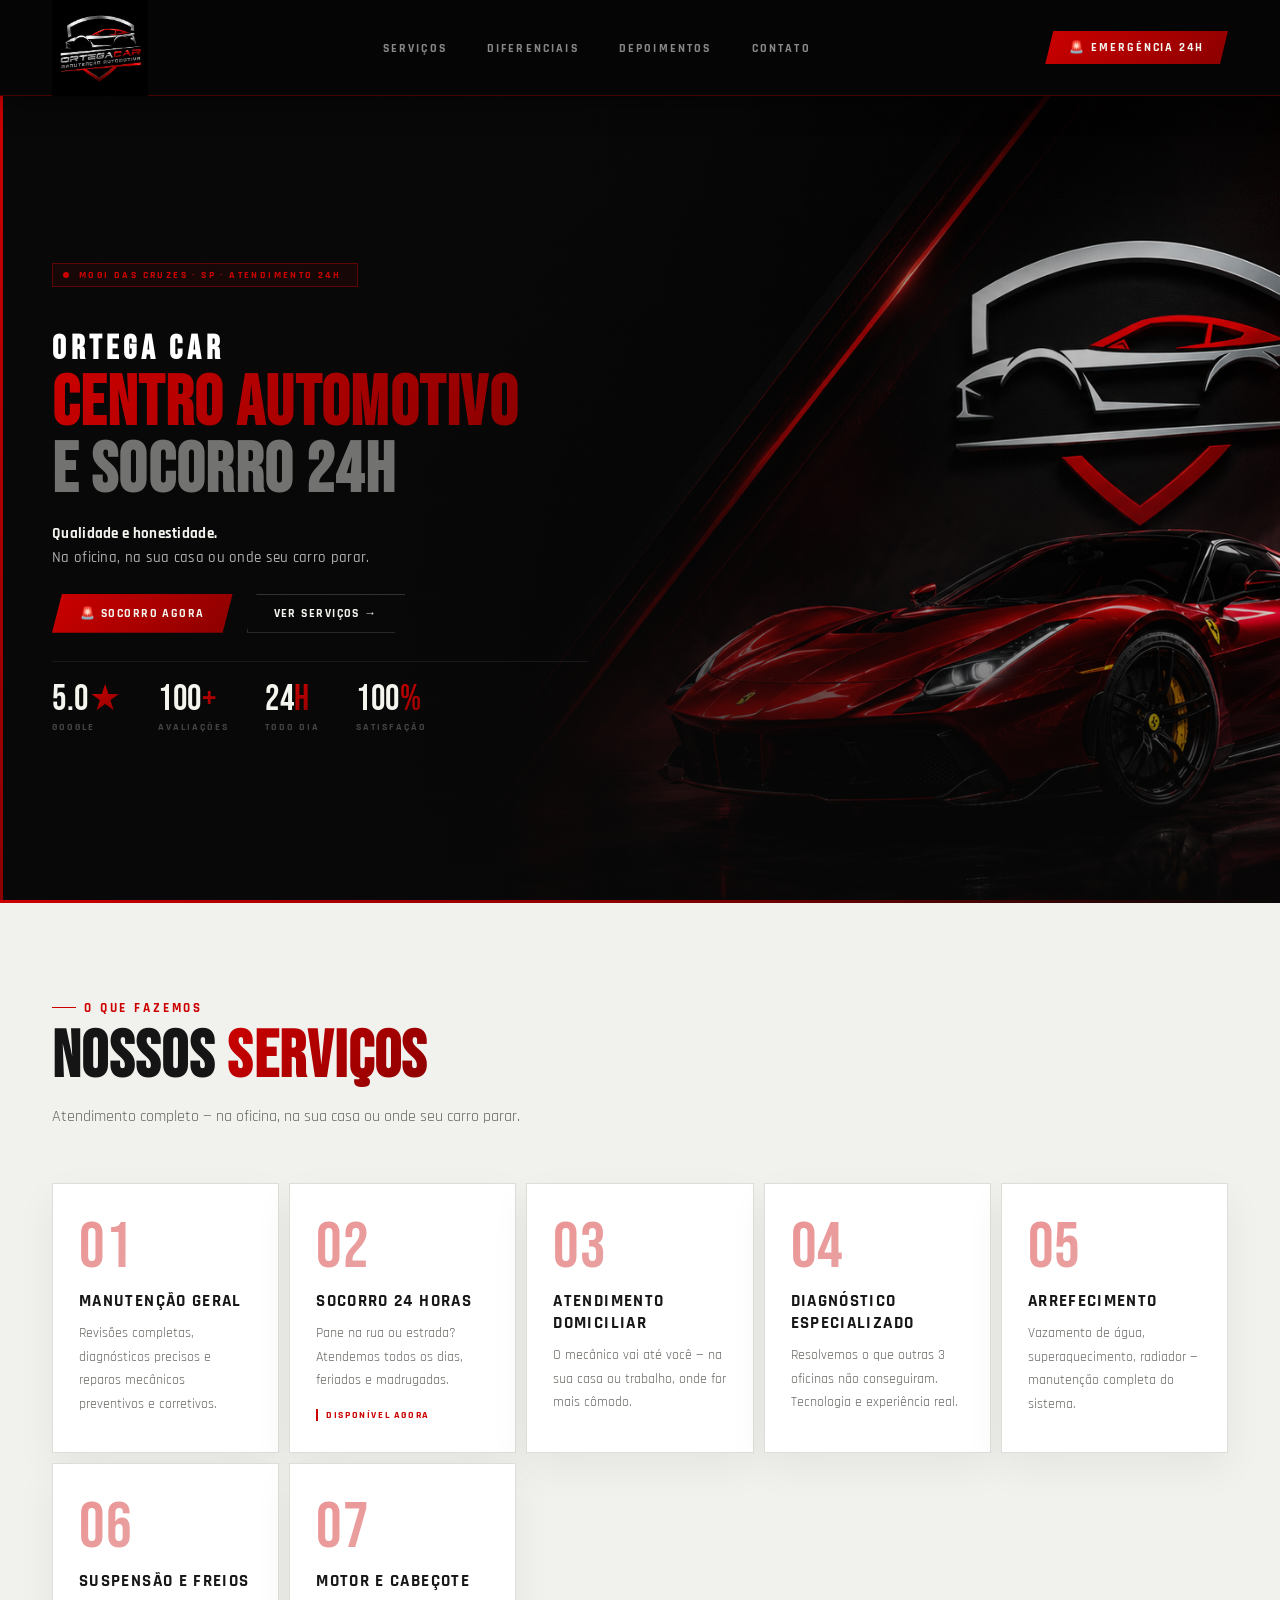
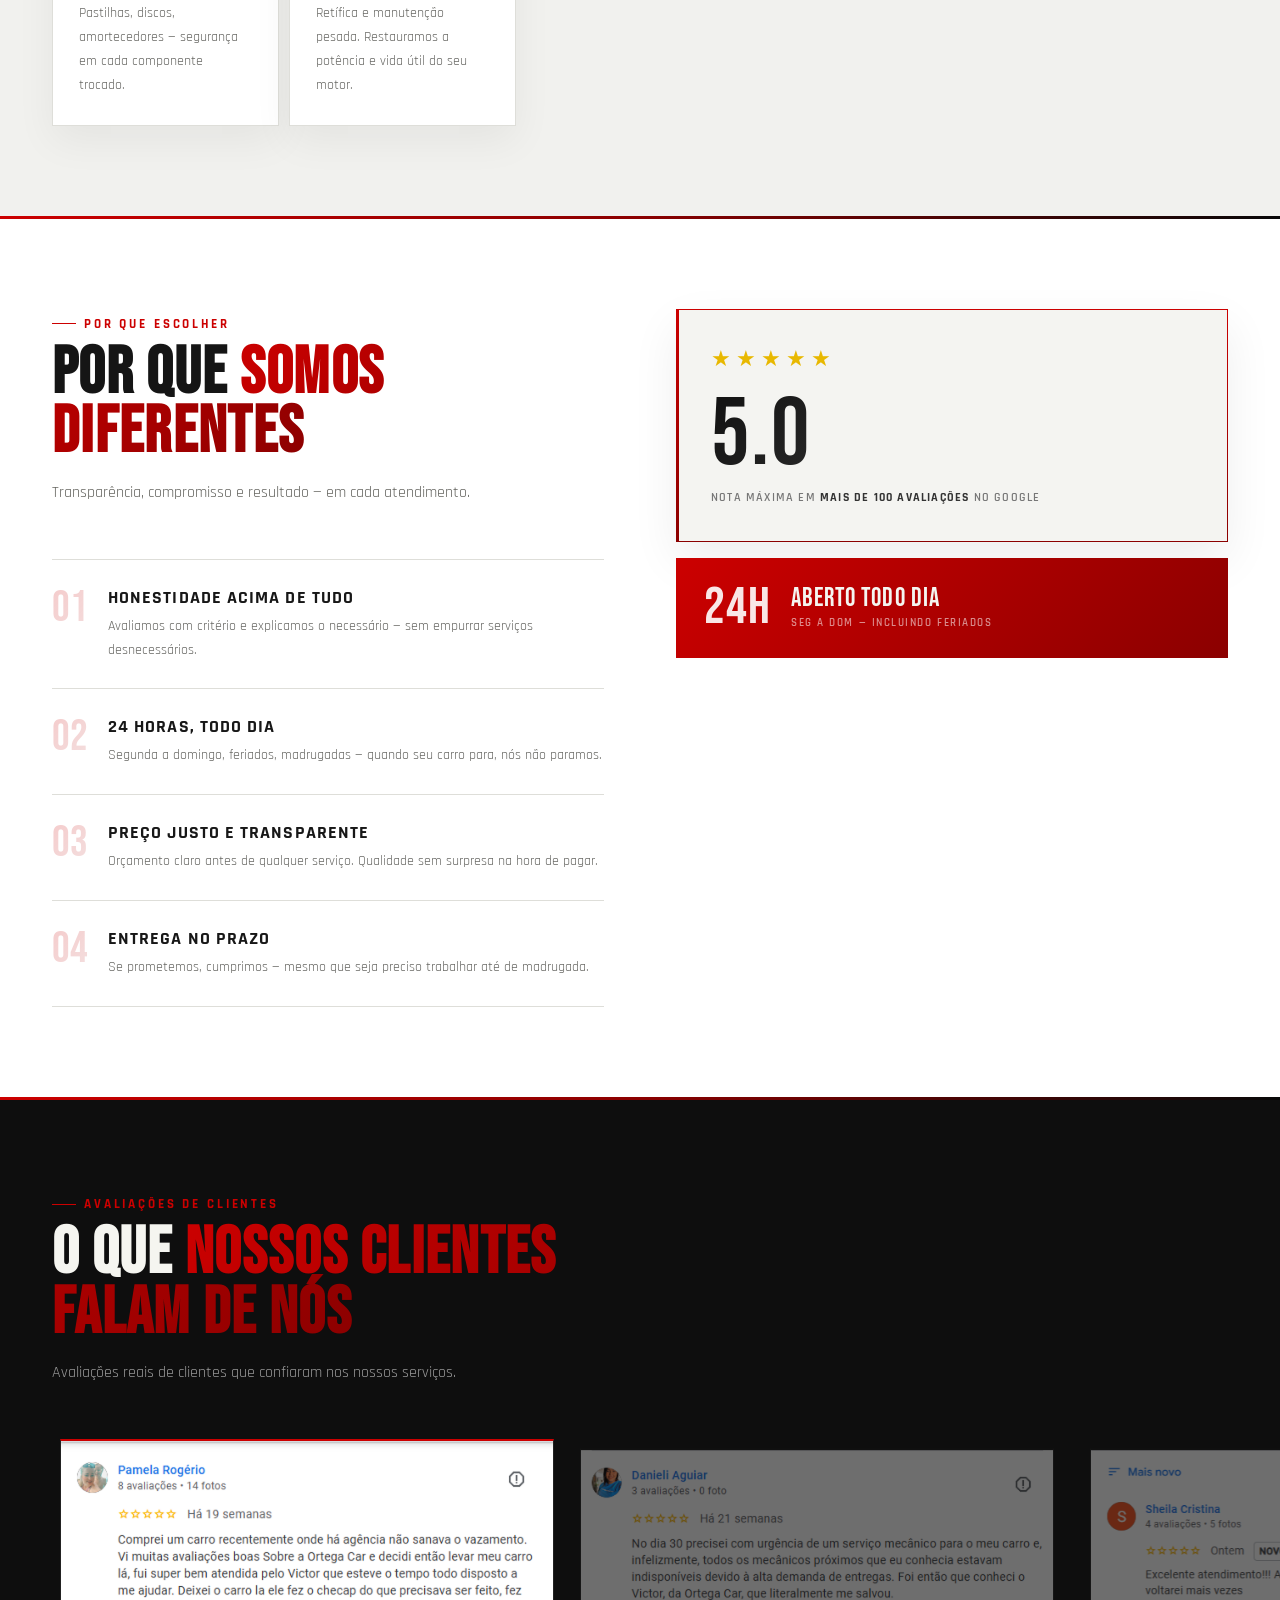
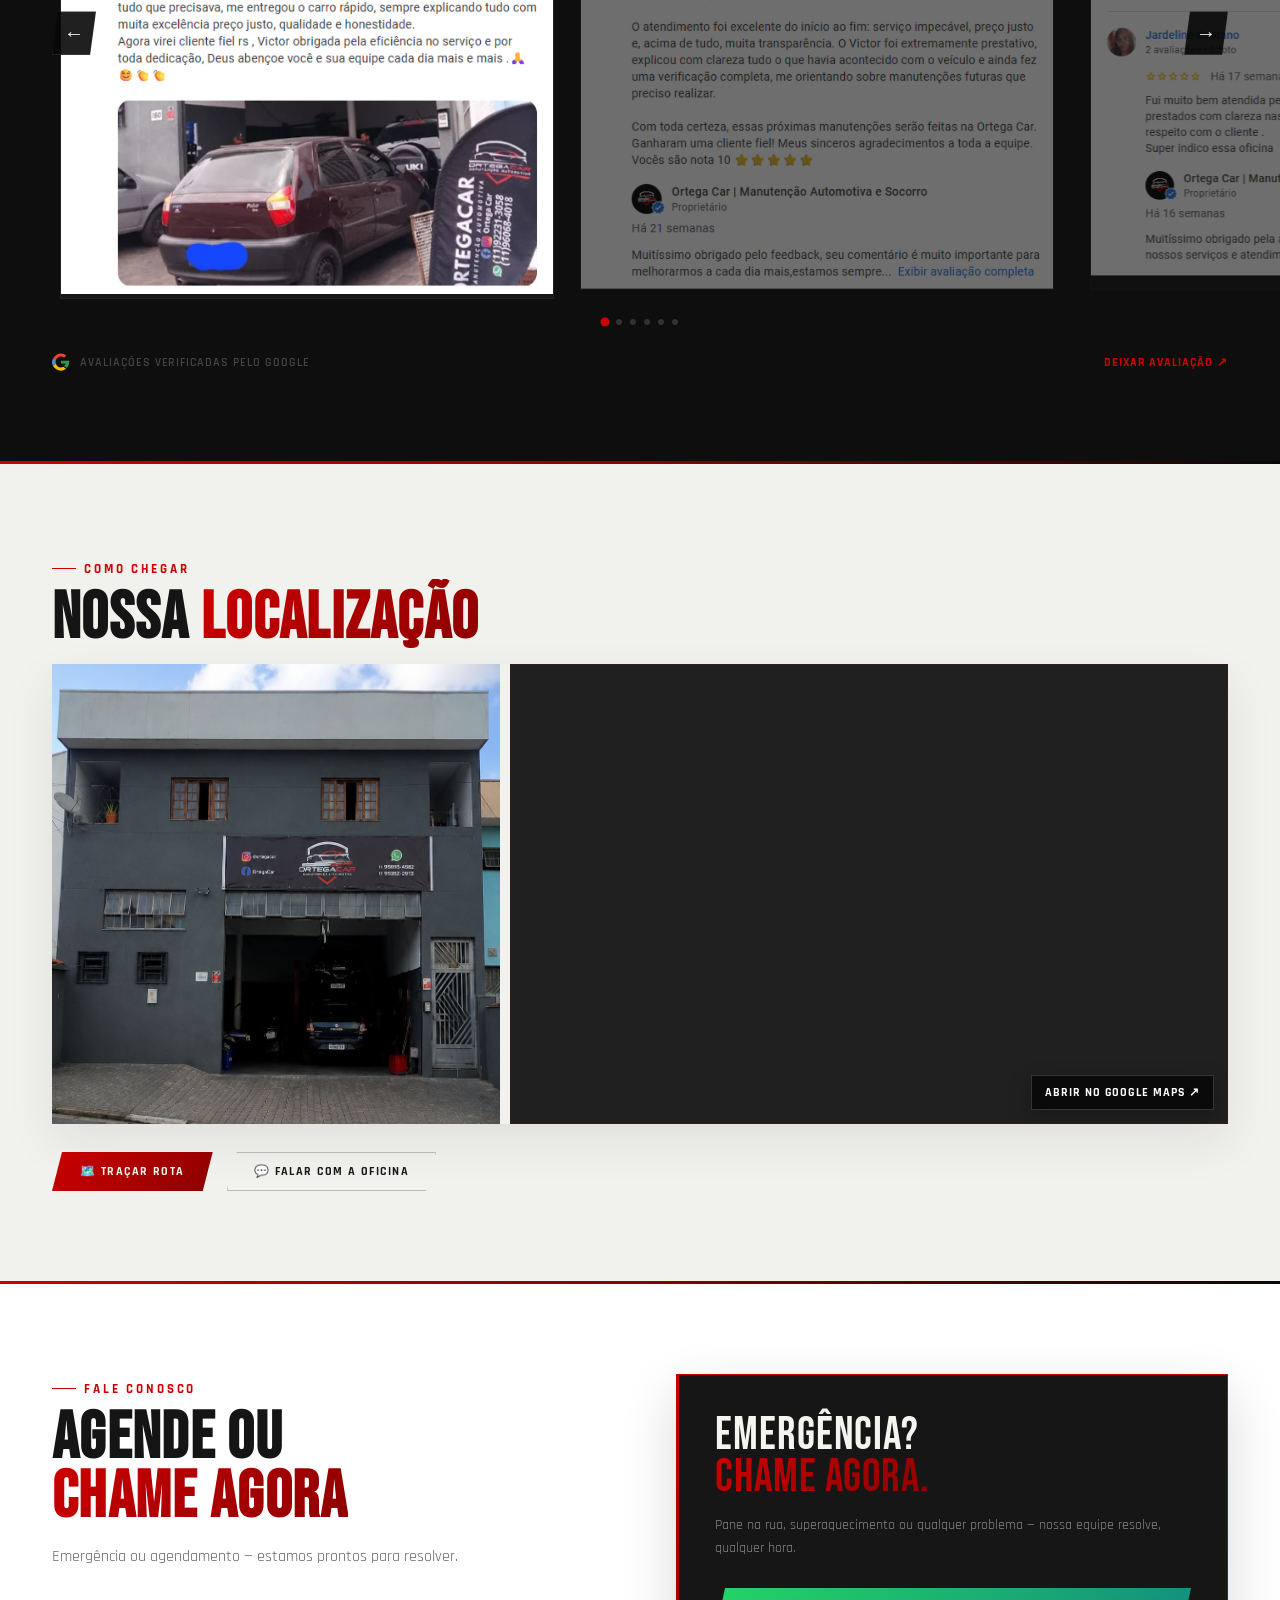
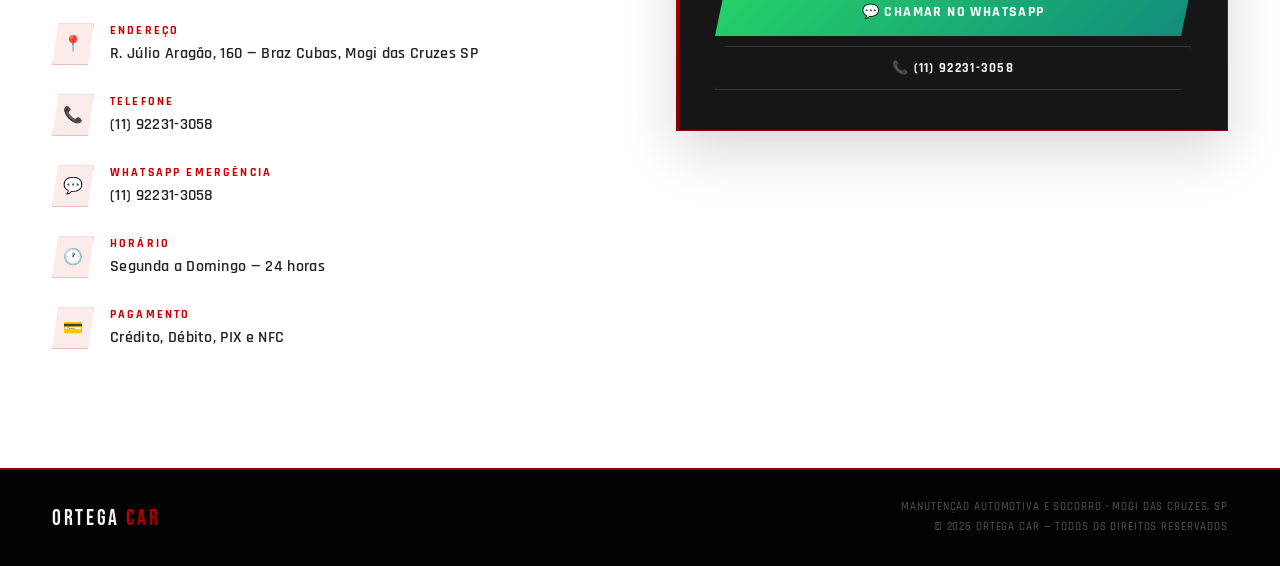
==== index.html @ ff67d8da "Cria landing de socorro e renova visual do site" ====
<!DOCTYPE html>
<html lang="pt-BR">
<head>
  <meta charset="UTF-8">
  <meta name="viewport" content="width=device-width, initial-scale=1.0">
  <meta name="description" content="Ortega Car — Manutenção Automotiva e Socorro 24h em Mogi das Cruzes SP. Atendimento na oficina, domicílio e emergência.">
  <title>Ortega Car | Manutenção Automotiva e Socorro 24h</title>

  <!-- Favicon -->
  <link rel="icon" type="image/x-icon" href="/site/img/favicon.ico">
  <link rel="icon" type="image/png" sizes="32x32" href="/site/img/favicon-32x32.png">
  <link rel="icon" type="image/png" sizes="16x16" href="/site/img/favicon-16x16.png">
  <link rel="apple-touch-icon" sizes="180x180" href="/site/img/apple-touch-icon.png">
  <link rel="manifest" href="/site/img/site.webmanifest">
</head>
<body>

<style>
@import url('https://fonts.googleapis.com/css2?family=Bebas+Neue&family=Rajdhani:wght@400;500;600;700&display=swap');

*, *::before, *::after { margin: 0; padding: 0; box-sizing: border-box; }

:root {
  --ferrari:     #CC0000;
  --ferrari-mid: #AA0000;
  --ferrari-deep:#8B0000;
  --ferrari-grd: linear-gradient(135deg, #CC0000 0%, #8B0000 100%);
  --carbon:      #080808;
  --carbon2:     #0e0e0e;
  --carbon3:     #161616;
  --carbon4:     #202020;
  --carbon5:     #2a2a2a;
  --silver:      #c8c8c8;
  --silver2:     #888;
  --white:       #f5f5f0;
  --head:        'Bebas Neue', sans-serif;
  --body:        'Rajdhani', sans-serif;
}

html { scroll-behavior: smooth; }
body { font-family: var(--body); background: var(--carbon); color: var(--white); overflow-x: hidden; }

/* ─── NAV ─── */
nav {
  height: 6rem;
  background: #050505;
  display: flex;
  align-items: center;
  justify-content: space-between;
  padding: 0 52px;
  position: sticky;
  top: 0;
  z-index: 200;
  border-bottom: 1px solid rgba(204,0,0,0.3);
  box-shadow: 0 1px 32px rgba(0,0,0,0.6);
}

.logo {
  display: flex;
  align-items: center;
  text-decoration: none;
  flex-shrink: 0;
}

.logo-img {
  height: 6rem;
  width: 6rem;
  object-fit: contain;
  display: block;
}

.nav-links {
  display: flex;
  align-items: center;
  gap: 40px;
  list-style: none;
}

.nav-links a {
  font-family: var(--body);
  font-size: 12px;
  font-weight: 700;
  letter-spacing: 0.18em;
  text-transform: uppercase;
  color: var(--silver2);
  text-decoration: none;
  position: relative;
  transition: color 0.2s;
}

.nav-links a::after {
  content: '';
  position: absolute;
  bottom: -4px;
  left: 0; right: 0;
  height: 1px;
  background: var(--ferrari);
  transform: scaleX(0);
  transition: transform 0.2s;
}

.nav-links a:hover { color: var(--white); }
.nav-links a:hover::after { transform: scaleX(1); }

.nav-cta {
  background: var(--ferrari-grd);
  color: var(--white);
  font-family: var(--body);
  font-size: 12px;
  font-weight: 700;
  letter-spacing: 0.16em;
  text-transform: uppercase;
  padding: 9px 24px;
  text-decoration: none;
  clip-path: polygon(8px 0%, 100% 0%, calc(100% - 8px) 100%, 0% 100%);
  transition: filter 0.2s;
}

.nav-cta:hover { filter: brightness(1.15); }

/* ─── HERO ─── */
.hero {
  position: relative;
  height: calc(100vh - 6rem);
  min-height: 420px;
  display: flex;
  align-items: center;
  overflow: hidden;
  background: var(--carbon);
}

.hero-img {
  position: absolute;
  inset: 0;
  width: 100%;
  height: 100%;
  object-fit: cover;
  object-position: 60% center;
  opacity: 1;
}

.hero-vignette {
  position: absolute;
  inset: 0;
  background:
    linear-gradient(90deg, rgba(8,8,8,0.97) 30%, rgba(8,8,8,0.5) 60%, rgba(8,8,8,0.1) 100%),
    linear-gradient(to top, rgba(8,8,8,0.8) 0%, transparent 40%);
}

.hero-left-bar {
  position: absolute;
  left: 0; top: 0; bottom: 0;
  width: 3px;
  background: var(--ferrari-grd);
  z-index: 3;
}

.hero-grid-overlay {
  position: absolute;
  inset: 0;
  background-image:
    repeating-linear-gradient(90deg, rgba(204,0,0,.03) 0, transparent 1px, transparent 100px),
    repeating-linear-gradient(0deg,  rgba(204,0,0,.025) 0, transparent 1px, transparent 100px);
}

.hero-content {
  position: relative;
  z-index: 4;
  padding: 0 52px;
  width: 50%;
  max-width: 50%;
}

.hero-badge {
  display: inline-flex;
  align-items: center;
  gap: 10px;
  border: 1px solid rgba(204,0,0,0.4);
  background: rgba(204,0,0,0.08);
  padding: 5px 16px 5px 10px;
  margin-bottom: 18px;
}

.hero-badge-dot {
  width: 6px;
  height: 6px;
  background: var(--ferrari);
  border-radius: 50%;
  animation: blink 1.6s ease-in-out infinite;
}

@keyframes blink {
  0%,100% { opacity:1; }
  50%      { opacity:0.25; }
}

.hero-badge span {
  font-size: 10px;
  font-weight: 700;
  letter-spacing: 0.24em;
  text-transform: uppercase;
  color: var(--ferrari);
}

.hero h1 {
  font-family: var(--head);
  font-size: clamp(44px, 5.5vw, 76px);
  line-height: 0.94;
  letter-spacing: 0.02em;
  text-transform: uppercase;
  margin-bottom: 18px;
}

.hero h1 .line-1 {
  font-size: 0.48em;
  letter-spacing: 0.14em;
  color: rgba(255, 255, 255, 0.55);
  -webkit-text-fill-color: rgb(255, 255, 255);
}

.hero h1 .line-2 {
  background: var(--ferrari-grd);
  -webkit-background-clip: text;
  -webkit-text-fill-color: transparent;
  background-clip: text;
}

.hero h1 .line-3 {
  color: rgba(245,245,240,0.45);
  -webkit-text-fill-color: rgba(245,245,240,0.45);
}

.hero-tagline {
  font-size: 15px;
  font-weight: 500;
  color: #aaaaaa;
  line-height: 1.6;
  letter-spacing: 0.02em;
  margin-bottom: 24px;
  max-width: 100%;
}

.hero-tagline strong { color: var(--white); font-weight: 700; }

.hero-btns { display: flex; gap: 14px; flex-wrap: wrap; margin-bottom: 28px; }

.btn-ferrari {
  display: inline-flex;
  align-items: center;
  gap: 8px;
  background: var(--ferrari-grd);
  color: var(--white);
  font-family: var(--body);
  font-size: 12px;
  font-weight: 700;
  letter-spacing: 0.12em;
  text-transform: uppercase;
  padding: 12px 28px;
  text-decoration: none;
  clip-path: polygon(10px 0%, 100% 0%, calc(100% - 10px) 100%, 0% 100%);
  transition: filter 0.18s, transform 0.14s;
}

.btn-ferrari:hover { filter: brightness(1.15); transform: translateY(-2px); }

.btn-ghost {
  display: inline-flex;
  align-items: center;
  gap: 8px;
  background: transparent;
  color: var(--white);
  font-family: var(--body);
  font-size: 12px;
  font-weight: 700;
  letter-spacing: 0.12em;
  text-transform: uppercase;
  padding: 11px 26px;
  text-decoration: none;
  border: 1px solid rgba(245,245,240,0.18);
  clip-path: polygon(10px 0%, 100% 0%, calc(100% - 10px) 100%, 0% 100%);
  transition: border-color 0.18s, transform 0.14s;
}

.btn-ghost:hover { border-color: rgba(245,245,240,0.5); transform: translateY(-2px); }

.hero-stats {
  display: flex;
  gap: 36px;
  flex-wrap: wrap;
  padding-top: 20px;
  border-top: 1px solid rgba(255,255,255,0.07);
}

.hstat-n {
  font-family: var(--head);
  font-size: 36px;
  line-height: 1;
  letter-spacing: 0.02em;
  color: var(--white);
}

.hstat-n em {
  background: var(--ferrari-grd);
  -webkit-background-clip: text;
  -webkit-text-fill-color: transparent;
  background-clip: text;
  font-style: normal;
}

.hstat-l {
  font-size: 10px;
  font-weight: 700;
  letter-spacing: 0.2em;
  text-transform: uppercase;
  color: #444;
  margin-top: 3px;
}

/* ─── SLASH ─── */
.slash {
  height: 3px;
  background: linear-gradient(90deg, var(--ferrari) 0%, var(--ferrari-deep) 50%, transparent 100%);
}

/* ─── SECTIONS ─── */
.sec          { padding: 90px 52px; }
.sec-alt      { background: var(--carbon2); }

.sec-eyebrow {
  display: inline-flex;
  align-items: center;
  gap: 8px;
  font-size: 13px;
  font-weight: 700;
  letter-spacing: 0.22em;
  text-transform: uppercase;
  color: var(--ferrari);
  margin-bottom: 12px;
}

.sec-eyebrow::before {
  content: '';
  width: 24px;
  height: 1px;
  background: var(--ferrari);
}

.sec-title {
  font-family: var(--head);
  font-size: clamp(38px, 5.5vw, 66px);
  line-height: 0.9;
  letter-spacing: 0.02em;
  text-transform: uppercase;
  margin-bottom: 16px;
}

.sec-title .grad {
  background: var(--ferrari-grd);
  -webkit-background-clip: text;
  -webkit-text-fill-color: transparent;
  background-clip: text;
}

.sec-desc {
  font-size: 16px;
  font-weight: 400;
  color: #999;
  line-height: 1.75;
  max-width: 480px;
  margin-bottom: 52px;
}

/* ─── SERVICES GRID ─── */
.svc-grid {
  display: grid;
  grid-template-columns: repeat(auto-fit, minmax(220px, 1fr));
  gap: 2px;
}

.svc-card {
  background: var(--carbon3);
  padding: 32px 26px 28px;
  position: relative;
  overflow: hidden;
  cursor: default;
  transition: background 0.22s;
}

.svc-card::before {
  content: '';
  position: absolute;
  top: 0; left: 0; right: 0;
  height: 2px;
  background: var(--ferrari-grd);
  transform: scaleX(0);
  transform-origin: left;
  transition: transform 0.3s ease;
}

.svc-card:hover { background: var(--carbon4); }
.svc-card:hover::before { transform: scaleX(1); }

.svc-number {
  font-family: var(--head);
  font-size: 64px;
  line-height: 1;
  letter-spacing: 0.01em;
  background: linear-gradient(135deg, rgba(220,60,60,.55) 0%, rgba(180,30,30,.35) 100%);
  -webkit-background-clip: text;
  -webkit-text-fill-color: transparent;
  background-clip: text;
  margin-bottom: 10px;
  transition: all 0.25s;
}

.svc-card:hover .svc-number {
  background: var(--ferrari-grd);
  -webkit-background-clip: text;
  -webkit-text-fill-color: transparent;
  background-clip: text;
}

.svc-name {
  font-family: var(--body);
  font-size: 17px;
  font-weight: 700;
  letter-spacing: 0.08em;
  text-transform: uppercase;
  color: var(--white);
  margin-bottom: 10px;
}

.svc-desc {
  font-size: 14px;
  font-weight: 400;
  color: #999;
  line-height: 1.7;
}

.svc-pill {
  display: inline-block;
  margin-top: 16px;
  font-size: 10px;
  font-weight: 700;
  letter-spacing: 0.16em;
  text-transform: uppercase;
  color: var(--ferrari);
  border-left: 2px solid var(--ferrari);
  padding-left: 8px;
}

/* ─── WHY ─── */
.why-layout {
  display: grid;
  grid-template-columns: 1fr 1fr;
  gap: 72px;
  align-items: start;
}

.why-items { margin-top: 8px; }

.why-item {
  display: grid;
  grid-template-columns: 56px 1fr;
  gap: 0;
  padding: 26px 0;
  border-bottom: 1px solid rgba(255,255,255,0.05);
  transition: background 0.18s;
}

.why-item:first-child { border-top: 1px solid rgba(255,255,255,0.05); }
.why-item:hover { background: rgba(204,0,0,.035); }

.why-num {
  font-family: var(--head);
  font-size: 44px;
  line-height: 1;
  background: linear-gradient(135deg, rgba(204,0,0,.2) 0%, rgba(139,0,0,.1) 100%);
  -webkit-background-clip: text;
  -webkit-text-fill-color: transparent;
  background-clip: text;
  transition: all 0.25s;
}

.why-item:hover .why-num {
  background: var(--ferrari-grd);
  -webkit-background-clip: text;
  -webkit-text-fill-color: transparent;
  background-clip: text;
}

.why-text h3 {
  font-family: var(--body);
  font-size: 18px;
  font-weight: 700;
  letter-spacing: 0.06em;
  text-transform: uppercase;
  color: var(--white);
  margin-bottom: 6px;
}

.why-text p {
  font-size: 14px;
  font-weight: 400;
  color: #999;
  line-height: 1.7;
}

.why-right { display: flex; flex-direction: column; gap: 16px; }

.rating-card {
  background: var(--carbon3);
  border: 1px solid rgba(255,255,255,0.05);
  border-left: 3px solid;
  border-image: linear-gradient(180deg, var(--ferrari) 0%, var(--ferrari-deep) 100%) 1;
  padding: 36px 32px;
}

.rating-stars { display: flex; gap: 5px; margin-bottom: 14px; }
.rating-stars span { color: #e8b800; font-size: 22px; }

.rating-score {
  font-family: var(--head);
  font-size: 96px;
  line-height: 1;
  letter-spacing: 0.02em;
  background: linear-gradient(135deg, var(--white) 0%, var(--silver) 100%);
  -webkit-background-clip: text;
  -webkit-text-fill-color: transparent;
  background-clip: text;
}

.rating-label {
  font-size: 12px;
  font-weight: 600;
  letter-spacing: 0.1em;
  text-transform: uppercase;
  color: #444;
  margin-top: 6px;
}

.rating-label strong { color: #888; }

.hours-card {
  background: var(--ferrari-grd);
  padding: 24px 28px;
  display: flex;
  align-items: center;
  gap: 20px;
}

.hours-num {
  font-family: var(--head);
  font-size: 52px;
  line-height: 1;
  letter-spacing: 0.02em;
  color: rgba(255,255,255,0.9);
}

.hours-title {
  font-family: var(--head);
  font-size: 26px;
  letter-spacing: 0.04em;
  color: var(--white);
  line-height: 1;
}

.hours-sub {
  font-size: 11px;
  font-weight: 600;
  letter-spacing: 0.14em;
  text-transform: uppercase;
  color: rgba(255,255,255,0.55);
  margin-top: 4px;
}

/* ─── TESTIMONIALS ─── */
.testi-grid {
  display: grid;
  grid-template-columns: repeat(auto-fit, minmax(280px, 1fr));
  gap: 2px;
}

.testi-card {
  background: var(--carbon3);
  padding: 32px 28px;
  border-top: 2px solid transparent;
  transition: border-color 0.25s, background 0.22s;
  position: relative;
}

.testi-card:hover {
  border-top-color: var(--ferrari);
  background: var(--carbon4);
}

.testi-tag {
  font-size: 10px;
  font-weight: 700;
  letter-spacing: 0.2em;
  text-transform: uppercase;
  color: var(--ferrari);
  margin-bottom: 18px;
  display: block;
}

.testi-quote {
  font-family: var(--head);
  font-size: 72px;
  background: var(--ferrari-grd);
  -webkit-background-clip: text;
  -webkit-text-fill-color: transparent;
  background-clip: text;
  opacity: 0.2;
  line-height: 0.6;
  margin-bottom: 14px;
  display: block;
}

.testi-text {
  font-size: 15px;
  font-weight: 400;
  color: rgba(245,245,240,0.78);
  line-height: 1.75;
  font-style: italic;
  margin-bottom: 24px;
}

.testi-foot {
  display: flex;
  justify-content: space-between;
  align-items: center;
  padding-top: 16px;
  border-top: 1px solid rgba(255,255,255,0.05);
}

.testi-author {
  font-size: 11px;
  font-weight: 700;
  letter-spacing: 0.12em;
  text-transform: uppercase;
  color: #555;
}

.testi-stars { display: flex; gap: 3px; }
.testi-stars span { color: #e8b800; font-size: 13px; }

/* ─── CONTACT ─── */
.contact-layout {
  display: grid;
  grid-template-columns: 1fr 1fr;
  gap: 72px;
  align-items: start;
}

.contact-item {
  display: flex;
  gap: 16px;
  align-items: flex-start;
  margin-bottom: 28px;
}

.contact-icon {
  width: 42px;
  height: 42px;
  background: rgba(204,0,0,0.08);
  border: 1px solid rgba(204,0,0,0.2);
  display: flex;
  align-items: center;
  justify-content: center;
  font-size: 16px;
  flex-shrink: 0;
  clip-path: polygon(6px 0%, 100% 0%, calc(100% - 6px) 100%, 0% 100%);
}

.contact-label {
  font-size: 12px;
  font-weight: 700;
  letter-spacing: 0.18em;
  text-transform: uppercase;
  color: var(--ferrari);
  margin-bottom: 4px;
}

.contact-value {
  font-size: 16px;
  font-weight: 600;
  color: var(--white);
  text-decoration: none;
  letter-spacing: 0.02em;
  line-height: 1.5;
}

.contact-value:hover { color: var(--ferrari); }

.cta-box {
  background: var(--carbon3);
  border: 1px solid rgba(255,255,255,0.04);
  border-left: 3px solid;
  border-image: linear-gradient(180deg, var(--ferrari) 0%, var(--ferrari-deep) 100%) 1;
  padding: 40px 36px;
}

.cta-title {
  font-family: var(--head);
  font-size: 46px;
  letter-spacing: 0.02em;
  text-transform: uppercase;
  color: var(--white);
  line-height: 0.92;
  margin-bottom: 14px;
}

.cta-title .grad {
  background: var(--ferrari-grd);
  -webkit-background-clip: text;
  -webkit-text-fill-color: transparent;
  background-clip: text;
}

.cta-desc {
  font-size: 14px;
  font-weight: 400;
  color: var(--silver2);
  line-height: 1.65;
  margin-bottom: 28px;
}

.wpp-btn {
  display: flex;
  align-items: center;
  justify-content: center;
  gap: 10px;
  background: linear-gradient(135deg, #25D366 0%, #128C7E 100%);
  color: #fff;
  font-family: var(--body);
  font-size: 14px;
  font-weight: 700;
  letter-spacing: 0.1em;
  text-transform: uppercase;
  padding: 15px 28px;
  text-decoration: none;
  clip-path: polygon(10px 0%, 100% 0%, calc(100% - 10px) 100%, 0% 100%);
  margin-bottom: 10px;
  transition: filter 0.18s, transform 0.14s;
}

.wpp-btn:hover { filter: brightness(1.1); transform: translateY(-2px); }

.tel-btn {
  display: flex;
  align-items: center;
  justify-content: center;
  gap: 8px;
  background: transparent;
  color: var(--white);
  font-family: var(--body);
  font-size: 13px;
  font-weight: 700;
  letter-spacing: 0.1em;
  text-transform: uppercase;
  padding: 13px 24px;
  text-decoration: none;
  border: 1px solid rgba(255,255,255,0.12);
  clip-path: polygon(10px 0%, 100% 0%, calc(100% - 10px) 100%, 0% 100%);
  transition: border-color 0.18s, transform 0.14s;
}

.tel-btn:hover { border-color: rgba(255,255,255,0.4); transform: translateY(-2px); }

/* ─── FOOTER ─── */
footer {
  background: #030303;
  border-top: 2px solid var(--ferrari-deep);
  padding: 28px 52px;
  display: flex;
  justify-content: space-between;
  align-items: center;
  flex-wrap: wrap;
  gap: 14px;
}

.foot-logo {
  font-family: var(--head);
  font-size: 22px;
  letter-spacing: 0.12em;
  color: var(--white);
}

.foot-logo em {
  background: var(--ferrari-grd);
  -webkit-background-clip: text;
  -webkit-text-fill-color: transparent;
  background-clip: text;
  font-style: normal;
}

.foot-info {
  font-size: 11px;
  font-weight: 600;
  letter-spacing: 0.08em;
  text-transform: uppercase;
  color: #444;
  text-align: right;
  line-height: 1.8;
}

/* ─── LOCALIZAÇÃO ─── */
.loc-grid {
  display: grid;
  grid-template-columns: 1fr 1.6fr;
  gap: 2px;
  height: 460px;
  margin-bottom: 0;
}

.loc-fachada {
  display: flex;
  flex-direction: column;
  background: var(--carbon3);
  overflow: hidden;
}

.fachada-img {
  flex: 1;
  width: 100%;
  height: 100%;
  object-fit: cover;
  object-position: center;
  display: block;
}

.loc-address {
  display: flex;
  gap: 12px;
  align-items: flex-start;
  padding: 16px 20px;
  border-top: 1px solid rgba(255,255,255,0.05);
  background: var(--carbon3);
  flex-shrink: 0;
}

.loc-address-icon { font-size: 16px; flex-shrink: 0; margin-top: 2px; }

.loc-address-label {
  font-size: 9px;
  font-weight: 700;
  letter-spacing: 0.2em;
  text-transform: uppercase;
  color: var(--ferrari);
  margin-bottom: 4px;
}

.loc-address-val {
  font-size: 13px;
  font-weight: 500;
  color: #aaa;
  line-height: 1.5;
}

.loc-map {
  background: var(--carbon4);
  overflow: hidden;
  position: relative;
}

.loc-map::after {
  content: '';
  position: absolute;
  inset: 0;
  pointer-events: none;
  border: 1px solid rgba(204,0,0,0.15);
}

.map-open {
  position: absolute;
  right: 14px;
  bottom: 14px;
  z-index: 3;
  padding: 9px 13px;
  background: rgba(8,8,8,.9);
  color: #fff;
  border: 1px solid rgba(255,255,255,.18);
  box-shadow: 0 8px 24px rgba(0,0,0,.24);
  font-size: 12px;
  font-weight: 700;
  letter-spacing: .08em;
  text-decoration: none;
  text-transform: uppercase;
}

.map-open:hover { background: var(--ferrari-deep); }

.loc-actions {
  display: flex;
  gap: 14px;
  flex-wrap: wrap;
  padding: 28px 0 0;
}

@media (max-width: 900px) {
  .loc-grid { grid-template-columns: 1fr; height: auto; }
  .loc-fachada { height: 280px; }
  .loc-map  { height: 300px; }
}

/* ─── CARROSSEL DE REVIEWS ─── */
.rev-carousel {
  position: relative;
  margin-bottom: 28px;
  user-select: none;
}

/* viewport com overflow visível para mostrar previews */
.rev-viewport {
  overflow: hidden;
  /* recua nas laterais para o preview aparecer */
  margin: 0 -52px;
  padding: 0 52px;
}

.rev-slider {
  display: flex;
  align-items: stretch;
  transition: transform 0.45s cubic-bezier(0.25, 0.46, 0.45, 0.94);
  will-change: transform;
}

.rev-slide {
  flex: 0 0 42%;
  min-width: 0;
  margin: 0 8px;
  background: var(--carbon3);
  border: 1px solid rgba(255,255,255,0.05);
  border-top: 2px solid transparent;
  overflow: hidden;
  transition: border-color 0.25s, opacity 0.35s, transform 0.35s;
  opacity: 0.4;
  transform: scale(0.96);
}

.rev-slide.active {
  border-top-color: var(--ferrari);
  opacity: 1;
  transform: scale(1);
}

.rev-slide img {
  width: 100%;
  display: block;
  object-fit: contain;
  object-position: top;
  background: var(--carbon3);
}

/* Setas — fora do viewport, nas laterais da section */
.rev-arr {
  position: absolute;
  top: 40%;
  transform: translateY(-50%);
  background: rgba(8,8,8,0.9);
  border: 1px solid rgba(255,255,255,0.1);
  color: var(--white);
  width: 44px;
  height: 44px;
  display: flex;
  align-items: center;
  justify-content: center;
  font-size: 20px;
  cursor: pointer;
  clip-path: polygon(6px 0%,100% 0%,calc(100% - 6px) 100%,0% 100%);
  transition: background 0.18s, border-color 0.18s;
  z-index: 10;
}

.rev-arr:hover  { background: var(--ferrari); border-color: var(--ferrari); }
.rev-arr-prev   { left: 0; }
.rev-arr-next   { right: 0; }

/* Dots */
.rev-dots {
  display: flex;
  justify-content: center;
  align-items: center;
  gap: 8px;
  margin-top: 20px;
}

.rev-dot {
  width: 6px;
  height: 6px;
  border-radius: 50%;
  background: #333;
  cursor: pointer;
  transition: background 0.2s, transform 0.2s;
  border: none;
}

.rev-dot.active {
  background: var(--ferrari);
  transform: scale(1.5);
}

/* Google badge */
.google-badge {
  display: flex;
  align-items: center;
  gap: 10px;
  flex-wrap: wrap;
  margin-top: 4px;
}

.google-badge span {
  font-size: 12px;
  font-weight: 600;
  letter-spacing: 0.08em;
  text-transform: uppercase;
  color: #444;
}

.google-badge-link {
  font-size: 12px;
  font-weight: 700;
  letter-spacing: 0.08em;
  text-transform: uppercase;
  color: var(--ferrari);
  text-decoration: none;
  margin-left: auto;
  transition: color 0.18s;
}

.google-badge-link:hover { color: var(--ferrari-mid); }

/* Responsivo */
@media (max-width: 900px) {
  .rev-slide { flex: 0 0 75%; }
  .rev-viewport { margin: 0 -20px; padding: 0 20px; }
}

@media (max-width: 620px) {
  .rev-slide { flex: 0 0 82%; margin: 0 6px; }
  .rev-viewport { margin: 0 -20px; padding: 0 20px; }
  .rev-arr { width: 36px; height: 36px; font-size: 16px; }
}

/* ─── LIGHTBOX ─── */
.lb-overlay {
  position: fixed;
  inset: 0;
  background: rgba(0,0,0,0.96);
  z-index: 999;
  display: flex;
  align-items: center;
  justify-content: center;
  opacity: 0;
  pointer-events: none;
  transition: opacity 0.25s ease;
}

.lb-overlay.active {
  opacity: 1;
  pointer-events: all;
}

.lb-content {
  display: flex;
  align-items: center;
  justify-content: center;
  max-width: 90vw;
  max-height: 88vh;
  padding: 0 60px;
}

#lbImg {
  max-width: 100%;
  max-height: 88vh;
  object-fit: contain;
  display: block;
  border: 1px solid rgba(255,255,255,0.08);
  opacity: 1;
  transition: opacity 0.18s ease;
  user-select: none;
  -webkit-user-drag: none;
}

.lb-close {
  position: absolute;
  top: 20px;
  right: 24px;
  background: rgba(255,255,255,0.08);
  border: 1px solid rgba(255,255,255,0.15);
  color: var(--white);
  width: 40px;
  height: 40px;
  font-size: 16px;
  display: flex;
  align-items: center;
  justify-content: center;
  cursor: pointer;
  border-radius: 50%;
  transition: background 0.18s;
}

.lb-close:hover { background: var(--ferrari); border-color: var(--ferrari); }

.lb-nav {
  position: absolute;
  top: 50%;
  transform: translateY(-50%);
  background: rgba(255,255,255,0.07);
  border: 1px solid rgba(255,255,255,0.12);
  color: var(--white);
  width: 48px;
  height: 48px;
  font-size: 22px;
  display: flex;
  align-items: center;
  justify-content: center;
  cursor: pointer;
  clip-path: polygon(8px 0%,100% 0%,calc(100% - 8px) 100%,0% 100%);
  transition: background 0.18s;
  z-index: 2;
}

.lb-nav:hover { background: var(--ferrari); border-color: var(--ferrari); }
.lb-prev { left: 16px; }
.lb-next { right: 16px; }

.lb-counter {
  position: absolute;
  bottom: 20px;
  left: 50%;
  transform: translateX(-50%);
  font-size: 12px;
  font-weight: 700;
  letter-spacing: 0.14em;
  text-transform: uppercase;
  color: rgba(255,255,255,0.4);
}

@media (max-width: 620px) {
  .lb-content { padding: 0 52px; max-width: 100vw; }
  .lb-nav {
    width: 44px;
    height: 44px;
    font-size: 20px;
    /* aumenta área de toque */
    padding: 12px;
  }
  .lb-prev { left: 4px; }
  .lb-next { right: 4px; }
  .lb-close {
    top: 14px;
    right: 14px;
    width: 44px;
    height: 44px;
    font-size: 18px;
  }
}

/* ─── ANIMAÇÕES ─── */
.fade { opacity: 0; transform: translateY(18px); transition: opacity 0.55s ease, transform 0.55s ease; }
.fade.on { opacity: 1; transform: translateY(0); }

/* ══════════════════════════════════════
   RESPONSIVIDADE
══════════════════════════════════════ */

/* ── TABLET 900px ── */
@media (max-width: 900px) {

  .why-layout,
  .contact-layout {
    grid-template-columns: 1fr;
    gap: 44px;
  }

  .loc-grid {
    grid-template-columns: 1fr;
    height: auto;
  }

  .loc-fachada { height: 260px; }
  .loc-map     { height: 320px; }

  .hero-content {
    width: 70%;
    max-width: 70%;
  }

  .svc-grid {
    grid-template-columns: repeat(auto-fit, minmax(200px, 1fr));
  }
}

/* ── MOBILE 620px ── */
@media (max-width: 620px) {

  /* NAV */
  nav {
    padding: 0 20px;
    height: 60px;
  }

  nav {
    height: 5.5rem;
  }

  .nav-links { display: none; }

  .logo-img { height: 5rem; width: 5rem; }

  .nav-cta {
    font-size: 11px;
    padding: 7px 14px;
  }

  /* HERO */
  .hero {
    height: calc(100svh - 5.5rem);
    min-height: 0;
    align-items: center;
    padding-top: 0;
    padding-bottom: 0;
  }

  .hero-img {
    content: url('/site/img/bannerMob.png');
    object-position: center bottom;
  }

  .hero-vignette {
    background:
      linear-gradient(0deg, rgba(8,8,8,0.85) 0%, rgba(8,8,8,0.65) 50%, rgba(8,8,8,0.4) 100%);
  }

  .hero-content {
    width: 100%;
    max-width: 100%;
    padding: 0 20px;
  }

  .hero-badge {
    margin-bottom: 16px;
  }

  .hero-badge span {
    font-size: 9px;
    letter-spacing: 0.16em;
  }

  .hero h1 {
    font-size: clamp(52px, 14vw, 72px);
    margin-bottom: 16px;
  }

  .hero-tagline {
    font-size: 15px;
    margin-bottom: 28px;
  }

  .hero-btns {
    flex-direction: column;
    gap: 10px;
    margin-bottom: 36px;
  }

  .btn-ferrari,
  .btn-ghost {
    width: 100%;
    justify-content: center;
    font-size: 13px;
    padding: 14px 20px;
  }

  .hero-stats {
    gap: 24px;
    flex-wrap: wrap;
    padding-top: 20px;
  }

  .hstat-n { font-size: 36px; }
  .hstat-l { font-size: 9px; }

  /* SECTIONS */
  .sec {
    padding: 56px 20px;
  }

  .sec-title {
    font-size: clamp(32px, 9vw, 48px);
  }

  .sec-desc {
    font-size: 15px;
    margin-bottom: 36px;
  }

  /* SERVICES */
  .svc-grid {
    grid-template-columns: 1fr;
    gap: 2px;
  }

  .svc-card {
    padding: 24px 20px;
  }

  .svc-number { font-size: 48px; }
  .svc-name   { font-size: 16px; }

  /* WHY */
  .why-layout { gap: 32px; }

  .why-item {
    grid-template-columns: 48px 1fr;
    padding: 20px 0;
  }

  .why-num  { font-size: 36px; }
  .why-text h3 { font-size: 16px; }
  .why-text p  { font-size: 13px; }

  .rating-card { padding: 24px 20px; }
  .rating-score { font-size: 72px; }

  .hours-card { padding: 18px 20px; gap: 14px; }
  .hours-num  { font-size: 40px; }
  .hours-title { font-size: 22px; }

  /* TESTIMONIALS */
  .testi-grid {
    grid-template-columns: 1fr;
    gap: 2px;
  }

  .testi-card { padding: 24px 20px; }
  .testi-text { font-size: 14px; }

  /* LOCALIZAÇÃO */
  .loc-grid {
    gap: 2px;
  }

  .loc-fachada { height: 220px; }
  .loc-map     { height: 260px; }

  .loc-address { padding: 14px 16px; }
  .loc-address-val { font-size: 12px; }

  .loc-actions {
    flex-direction: column;
    gap: 10px;
  }

  .loc-actions .btn-ferrari,
  .loc-actions .btn-ghost {
    width: 100%;
    justify-content: center;
  }

  /* CONTACT */
  .contact-layout { gap: 36px; }

  .contact-item { margin-bottom: 18px; }

  .cta-box { padding: 28px 20px; }
  .cta-title { font-size: 36px; }

  .wpp-btn,
  .tel-btn {
    font-size: 13px;
    padding: 13px 20px;
  }

  /* FOOTER */
  footer {
    flex-direction: column;
    text-align: center;
    padding: 20px;
    gap: 10px;
  }

  .foot-info { text-align: center; }
  .foot-logo { font-size: 20px; }
}

/* ── MOBILE PEQUENO 380px ── */
@media (max-width: 380px) {

  .hero h1 {
    font-size: clamp(44px, 13vw, 58px);
  }

  .hero-stats {
    gap: 16px;
  }

  .hstat-n { font-size: 30px; }

  .sec-title {
    font-size: clamp(28px, 9vw, 40px);
  }

  nav { height: 56px; }

  .hero {
    height: calc(100svh - 56px);
  }

  .logo-img { height: 4rem; width: 4rem; }

  .nav-cta {
    font-size: 10px;
    padding: 6px 12px;
  }
}

/* ─── RITMO VISUAL CLARO / ESCURO ─── */
#svc {
  color: #151515;
  background: #f1f1ee;
}

#svc .sec-desc,
#why .sec-desc,
#loc .sec-desc,
#ctt .sec-desc { color: #656560; }

#svc .svc-grid { gap: 10px; }

#svc .svc-card {
  background: #fff;
  border: 1px solid #deded9;
  box-shadow: 0 15px 38px rgba(20,20,20,.055);
}

#svc .svc-card:hover {
  background: #fff;
  box-shadow: 0 20px 46px rgba(20,20,20,.1);
}

#svc .svc-name { color: #171717; }
#svc .svc-desc { color: #686864; }

#why {
  color: #151515;
  background: #fff;
}

#why .why-item { border-bottom-color: #deded9; }
#why .why-item:first-child { border-top-color: #deded9; }
#why .why-text h3 { color: #171717; }
#why .why-text p { color: #686864; }

#why .rating-card {
  background: #f4f4f1;
  border-color: #deded9;
  box-shadow: 0 18px 45px rgba(20,20,20,.07);
}

#why .rating-score {
  background: linear-gradient(135deg, #111 0%, #555 100%);
  -webkit-background-clip: text;
  -webkit-text-fill-color: transparent;
  background-clip: text;
}

#why .rating-label { color: #777; }
#why .rating-label strong { color: #333; }

#loc {
  color: #151515;
  background: #f1f1ee;
}

#loc .loc-grid {
  gap: 10px;
  box-shadow: 0 18px 45px rgba(20,20,20,.08);
}

#loc .loc-fachada,
#loc .loc-address { background: #fff; }

#loc .loc-address { border-top-color: #deded9; }
#loc .loc-address-val { color: #5f5f5b; }

#loc .btn-ghost {
  color: #171717;
  border-color: rgba(20,20,20,.24);
}

#loc .btn-ghost:hover { border-color: rgba(20,20,20,.55); }

#ctt {
  color: #151515;
  background: #fff;
}

#ctt .contact-value { color: #252525; }
#ctt .contact-value:hover { color: var(--ferrari); }

#ctt .cta-box {
  box-shadow: 0 20px 52px rgba(20,20,20,.16);
}

@media (max-width: 620px) {
  #svc .svc-grid { gap: 8px; }
  #loc .loc-grid { gap: 8px; }
}
</style>

<!-- NAV -->
<nav>
  <a href="#top" class="logo">
    <img src="/site/img/logo.png" alt="Ortega Car" class="logo-img">
  </a>
  <ul class="nav-links">
    <li><a href="#svc">Serviços</a></li>
    <li><a href="#why">Diferenciais</a></li>
    <li><a href="#dep">Depoimentos</a></li>
    <li><a href="#ctt">Contato</a></li>
  </ul>
  <a href="https://api.whatsapp.com/send?phone=5511922313058" class="nav-cta" target="_blank">🚨 Emergência 24H</a>
</nav>

<!-- HERO -->
<section class="hero" id="top">
  <img class="hero-img" src="/site/img/banner.png" alt="Carro esportivo">
  <div class="hero-vignette"></div>
  <div class="hero-left-bar"></div>
  <div class="hero-grid-overlay"></div>

  <div class="hero-content">
    <div class="hero-badge">
      <div class="hero-badge-dot"></div>
      <span>Mogi das Cruzes · SP · Atendimento 24h</span>
    </div>

    <h1>
      <span class="line-1">ORTEGA CAR</span><br>
      <span class="line-2">CENTRO AUTOMOTIVO</span><br>
      <span class="line-3">E SOCORRO 24H</span>
    </h1>

    <p class="hero-tagline">
      <strong>Qualidade e honestidade.</strong><br>
      Na oficina, na sua casa ou onde seu carro parar.
    </p>

    <div class="hero-btns">
      <a href="https://api.whatsapp.com/send?phone=5511922313058" class="btn-ferrari" target="_blank">🚨 SOCORRO AGORA</a>
      <a href="#svc" class="btn-ghost">VER SERVIÇOS →</a>
    </div>

    <div class="hero-stats">
      <div>
        <div class="hstat-n">5.0<em>★</em></div>
        <div class="hstat-l">Google</div>
      </div>
      <div>
        <div class="hstat-n">100<em>+</em></div>
        <div class="hstat-l">Avaliações</div>
      </div>
      <div>
        <div class="hstat-n">24<em>H</em></div>
        <div class="hstat-l">Todo dia</div>
      </div>
      <div>
        <div class="hstat-n">100<em>%</em></div>
        <div class="hstat-l">Satisfação</div>
      </div>
    </div>
  </div>
</section>

<div class="slash"></div>

<!-- SERVICES -->
<section class="sec sec-alt" id="svc">
  <div class="sec-eyebrow fade">O que fazemos</div>
  <h2 class="sec-title fade">NOSSOS <span class="grad">SERVIÇOS</span></h2>
  <p class="sec-desc fade">Atendimento completo — na oficina, na sua casa ou onde seu carro parar.</p>

  <div class="svc-grid">
    <div class="svc-card fade">
      <div class="svc-number">01</div>
      <div class="svc-name">Manutenção Geral</div>
      <p class="svc-desc">Revisões completas, diagnósticos precisos e reparos mecânicos preventivos e corretivos.</p>
    </div>
    <div class="svc-card fade">
      <div class="svc-number">02</div>
      <div class="svc-name">Socorro 24 Horas</div>
      <p class="svc-desc">Pane na rua ou estrada? Atendemos todos os dias, feriados e madrugadas.</p>
      <span class="svc-pill">DISPONÍVEL AGORA</span>
    </div>
    <div class="svc-card fade">
      <div class="svc-number">03</div>
      <div class="svc-name">Atendimento Domiciliar</div>
      <p class="svc-desc">O mecânico vai até você — na sua casa ou trabalho, onde for mais cômodo.</p>
    </div>
    <div class="svc-card fade">
      <div class="svc-number">04</div>
      <div class="svc-name">Diagnóstico Especializado</div>
      <p class="svc-desc">Resolvemos o que outras 3 oficinas não conseguiram. Tecnologia e experiência real.</p>
    </div>
    <div class="svc-card fade">
      <div class="svc-number">05</div>
      <div class="svc-name">Arrefecimento</div>
      <p class="svc-desc">Vazamento de água, superaquecimento, radiador — manutenção completa do sistema.</p>
    </div>
    <div class="svc-card fade">
      <div class="svc-number">06</div>
      <div class="svc-name">Suspensão e Freios</div>
      <p class="svc-desc">Pastilhas, discos, amortecedores — segurança em cada componente trocado.</p>
    </div>
    <div class="svc-card fade">
      <div class="svc-number">07</div>
      <div class="svc-name">Motor e Cabeçote</div>
      <p class="svc-desc">Retífica e manutenção pesada. Restauramos a potência e vida útil do seu motor.</p>
    </div>
  </div>
</section>

<div class="slash"></div>

<!-- WHY -->
<section class="sec" id="why">
  <div class="why-layout">
    <div>
      <div class="sec-eyebrow fade">Por que escolher</div>
      <h2 class="sec-title fade">POR QUE <span class="grad">SOMOS<br>DIFERENTES</span></h2>
      <p class="sec-desc fade">Transparência, compromisso e resultado — em cada atendimento.</p>
      <div class="why-items">
        <div class="why-item fade">
          <div class="why-num">01</div>
          <div class="why-text">
            <h3>Honestidade Acima de Tudo</h3>
            <p>Avaliamos com critério e explicamos o necessário — sem empurrar serviços desnecessários.</p>
          </div>
        </div>
        <div class="why-item fade">
          <div class="why-num">02</div>
          <div class="why-text">
            <h3>24 Horas, Todo Dia</h3>
            <p>Segunda a domingo, feriados, madrugadas — quando seu carro para, nós não paramos.</p>
          </div>
        </div>
        <div class="why-item fade">
          <div class="why-num">03</div>
          <div class="why-text">
            <h3>Preço Justo e Transparente</h3>
            <p>Orçamento claro antes de qualquer serviço. Qualidade sem surpresa na hora de pagar.</p>
          </div>
        </div>
        <div class="why-item fade">
          <div class="why-num">04</div>
          <div class="why-text">
            <h3>Entrega no Prazo</h3>
            <p>Se prometemos, cumprimos — mesmo que seja preciso trabalhar até de madrugada.</p>
          </div>
        </div>
      </div>
    </div>
    <div class="why-right">
      <div class="rating-card fade">
        <div class="rating-stars">
          <span>★</span><span>★</span><span>★</span><span>★</span><span>★</span>
        </div>
        <div class="rating-score">5.0</div>
        <div class="rating-label">Nota máxima em <strong>mais de 100 avaliações</strong> no Google</div>
      </div>
      <div class="hours-card fade">
        <div class="hours-num">24H</div>
        <div>
          <div class="hours-title">Aberto Todo Dia</div>
          <div class="hours-sub">Seg a Dom — incluindo feriados</div>
        </div>
      </div>
    </div>
  </div>
</section>

<div class="slash"></div>

<!-- TESTIMONIALS -->
<section class="sec sec-alt" id="dep">
  <div class="sec-eyebrow fade">Avaliações de clientes</div>
  <h2 class="sec-title fade">O QUE <span class="grad">NOSSOS CLIENTES<br>FALAM DE NÓS</span></h2>
  <p class="sec-desc fade">Avaliações reais de clientes que confiaram nos nossos serviços.</p>

  <div class="rev-carousel fade">
    <button class="rev-arr rev-arr-prev" id="revPrev" aria-label="Anterior">&#8592;</button>
    <button class="rev-arr rev-arr-next" id="revNext" aria-label="Próximo">&#8594;</button>

    <div class="rev-viewport">
      <div class="rev-slider" id="revSlider">
        <div class="rev-slide"><img src="/site/img/reviews/review1.png" alt="Avaliação 1" loading="lazy"></div>
        <div class="rev-slide"><img src="/site/img/reviews/review2.png" alt="Avaliação 2" loading="lazy"></div>
        <div class="rev-slide"><img src="/site/img/reviews/review3.png" alt="Avaliação 3" loading="lazy"></div>
        <div class="rev-slide"><img src="/site/img/reviews/review4.png" alt="Avaliação 4" loading="lazy"></div>
        <div class="rev-slide"><img src="/site/img/reviews/review5.png" alt="Avaliação 5" loading="lazy"></div>
        <div class="rev-slide"><img src="/site/img/reviews/review6.png" alt="Avaliação 6" loading="lazy"></div>
      </div>
    </div>

    <div class="rev-dots" id="revDots"></div>
  </div>

  <div class="google-badge fade">
    <svg width="18" height="18" viewBox="0 0 48 48">
      <path fill="#EA4335" d="M24 9.5c3.2 0 5.9 1.1 8.1 3.1l6-6C34.3 3.2 29.5 1 24 1 14.8 1 6.9 6.6 3.4 14.7l7 5.4C12.2 13.7 17.6 9.5 24 9.5z"/>
      <path fill="#34A853" d="M46.1 24.6c0-1.6-.1-2.7-.4-3.9H24v7.3h12.5c-.5 2.8-2.1 5.1-4.5 6.7l7 5.4c4.1-3.8 6.5-9.4 6.5-15.5z" opacity=".9"/>
      <path fill="#4A90D9" d="M10.5 28.6A14.8 14.8 0 0 1 9.5 24c0-1.6.3-3.1.7-4.6l-7-5.4A23.9 23.9 0 0 0 0 24c0 3.9.9 7.5 2.6 10.7l7.9-6.1z"/>
      <path fill="#FBBC05" d="M24 47c5.4 0 10-1.8 13.3-4.8l-7-5.4c-1.8 1.2-4.1 1.9-6.3 1.9-6.3 0-11.7-4.2-13.6-10l-7.9 6.1C6.9 41.4 14.8 47 24 47z"/>
    </svg>
    <span>Avaliações verificadas pelo Google</span>
    <a href="https://maps.app.goo.gl/S8zGbCjphXVTzLj78" target="_blank" class="google-badge-link">Deixar avaliação ↗</a>
  </div>
</section>

<div class="slash"></div>

<!-- LOCALIZAÇÃO -->
<section class="sec sec-alt" id="loc">
  <div class="sec-eyebrow fade">Como chegar</div>
  <h2 class="sec-title fade">NOSSA <span class="grad">LOCALIZAÇÃO</span></h2>

  <div class="loc-grid fade">

    <!-- FOTO DA FACHADA -->
    <div class="loc-fachada">
      <img src="/site/img/fachada.png" alt="Fachada Ortega Car" class="fachada-img">
      <div class="loc-address">
        <div class="loc-address-icon">📍</div>
        <div>
          <div class="loc-address-label">Endereço</div>
          <div class="loc-address-val">R. Júlio Aragão, 160 — Braz Cubas</div>
          <div class="loc-address-val">Mogi das Cruzes — SP, 08740-030</div>
        </div>
      </div>
    </div>

    <!-- MAPA -->
    <div class="loc-map">
      <iframe
        src="https://www.google.com/maps/embed?pb=!1m18!1m12!1m3!1d3657.8086739297873!2d-46.22783282467052!3d-23.53938287881496!2m3!1f0!2f0!3f0!3m2!1i1024!2i768!4f13.1!3m3!1m2!1s0x94cdd95c3cded34b%3A0x9875f7214b7a0f85!2sOrtega%20Car%20%7C%20Manuten%C3%A7%C3%A3o%20Automotiva%20e%20Socorro!5e0!3m2!1spt-BR!2sbr!4v1781398063873!5m2!1spt-BR!2sbr"
        width="100%"
        height="100%"
        style="border:0; display:block;"
        allowfullscreen=""
        loading="eager"
        referrerpolicy="no-referrer-when-downgrade"
        title="Localização Ortega Car">
      </iframe>
      <a href="https://maps.app.goo.gl/S8zGbCjphXVTzLj78" target="_blank" rel="noopener" class="map-open">Abrir no Google Maps ↗</a>
    </div>

  </div>

  <div class="loc-actions fade">
    <a href="https://maps.app.goo.gl/S8zGbCjphXVTzLj78" target="_blank" class="btn-ferrari" style="display:inline-flex;align-items:center;gap:8px;text-decoration:none;">
      🗺️ TRAÇAR ROTA
    </a>
    <a href="https://api.whatsapp.com/send?phone=5511922313058" target="_blank" class="btn-ghost" style="display:inline-flex;align-items:center;gap:8px;text-decoration:none;">
      💬 FALAR COM A OFICINA
    </a>
  </div>
</section>

<div class="slash"></div>

<!-- CONTACT -->
<section class="sec" id="ctt">
  <div class="contact-layout">
    <div>
      <div class="sec-eyebrow fade">Fale conosco</div>
      <h2 class="sec-title fade">AGENDE OU<br><span class="grad">CHAME AGORA</span></h2>
      <p class="sec-desc fade">Emergência ou agendamento — estamos prontos para resolver.</p>

      <div class="contact-item fade">
        <div class="contact-icon">📍</div>
        <div>
          <div class="contact-label">Endereço</div>
          <span class="contact-value">R. Júlio Aragão, 160 — Braz Cubas, Mogi das Cruzes SP</span>
        </div>
      </div>
      <div class="contact-item fade">
        <div class="contact-icon">📞</div>
        <div>
          <div class="contact-label">Telefone</div>
          <a href="tel:+5511922313058" class="contact-value">(11) 92231-3058</a>
        </div>
      </div>
      <div class="contact-item fade">
        <div class="contact-icon">💬</div>
        <div>
          <div class="contact-label">WhatsApp Emergência</div>
          <a href="https://api.whatsapp.com/send?phone=5511922313058" class="contact-value" target="_blank">(11) 92231-3058</a>
        </div>
      </div>
      <div class="contact-item fade">
        <div class="contact-icon">🕐</div>
        <div>
          <div class="contact-label">Horário</div>
          <span class="contact-value">Segunda a Domingo — 24 horas</span>
        </div>
      </div>
      <div class="contact-item fade">
        <div class="contact-icon">💳</div>
        <div>
          <div class="contact-label">Pagamento</div>
          <span class="contact-value">Crédito, Débito, PIX e NFC</span>
        </div>
      </div>
    </div>

    <div>
      <div class="cta-box fade">
        <div class="cta-title">EMERGÊNCIA?<br><span class="grad">CHAME AGORA.</span></div>
        <p class="cta-desc">Pane na rua, superaquecimento ou qualquer problema — nossa equipe resolve, qualquer hora.</p>
        <a href="https://api.whatsapp.com/send?phone=5511922313058" class="wpp-btn" target="_blank">💬 CHAMAR NO WHATSAPP</a>
        <a href="tel:+5511922313058" class="tel-btn">📞 (11) 92231-3058</a>
      </div>
    </div>
  </div>
</section>

<footer>
  <div class="foot-logo">ORTEGA <em>CAR</em></div>
  <div class="foot-info">
    Manutenção Automotiva e Socorro · Mogi das Cruzes, SP<br>
    © 2026 Ortega Car — Todos os direitos reservados
  </div>
</footer>

<!-- LIGHTBOX -->
<div id="lightbox" class="lb-overlay" role="dialog" aria-modal="true" aria-label="Visualizar avaliação">
  <button class="lb-close" id="lbClose" aria-label="Fechar">✕</button>
  <button class="lb-nav lb-prev" id="lbPrev" aria-label="Anterior">&#8592;</button>
  <div class="lb-content">
    <img id="lbImg" src="" alt="" draggable="false">
  </div>
  <button class="lb-nav lb-next" id="lbNext" aria-label="Próximo">&#8594;</button>
  <div class="lb-counter" id="lbCounter">1 / 6</div>
</div>

<script>
/* ═══════════════════════════════════════════
   CARROSSEL DE REVIEWS + LIGHTBOX
═══════════════════════════════════════════ */
(function () {
  const slider   = document.getElementById('revSlider');
  const viewport = slider.parentElement;
  const dotsWrap = document.getElementById('revDots');
  const btnPrev  = document.getElementById('revPrev');
  const btnNext  = document.getElementById('revNext');
  const slides   = Array.from(slider.querySelectorAll('.rev-slide'));
  const total    = slides.length;

  let current  = 0;
  let autoTimer;
  let slideW   = 0; // largura de um slide + gap, calculada no init

  /* ── Calcular largura do slide ── */
  function calcSlideW() {
    /* slide ocupa 42% do viewport; gap = 16px (8px cada lado) */
    slideW = slides[0].offsetWidth + 16;
  }

  /* ── Offset para centralizar o slide ativo ──
     Cada slide tem índice fixo; o offset é sempre idx * slideW
     menos o espaço para centralizar no viewport               */
  function getOffset(idx) {
    const vpW    = viewport.offsetWidth;
    const sw     = slides[0].offsetWidth;
    /* center = idx * (sw + 16) - (vpW/2 - sw/2) */
    return idx * (sw + 16) - (vpW / 2 - sw / 2);
  }

  /* ── Ir para índice ── */
  function goTo(idx) {
    current = ((idx % total) + total) % total;

    const offset = getOffset(current);
    slider.style.transform = `translateX(-${Math.max(0, offset)}px)`;

    slides.forEach((s, i) => s.classList.toggle('active', i === current));
    dotsWrap.querySelectorAll('.rev-dot').forEach((d, i) =>
      d.classList.toggle('active', i === current)
    );
  }

  /* ── Dots ── */
  function buildDots() {
    dotsWrap.innerHTML = '';
    slides.forEach((_, i) => {
      const d = document.createElement('button');
      d.className = 'rev-dot' + (i === 0 ? ' active' : '');
      d.setAttribute('aria-label', 'Avaliação ' + (i + 1));
      d.addEventListener('click', () => { stopAuto(); goTo(i); startAuto(); });
      dotsWrap.appendChild(d);
    });
  }

  /* ── Auto-play ── */
  function startAuto() { autoTimer = setInterval(() => goTo(current + 1), 5000); }
  function stopAuto()  { clearInterval(autoTimer); }

  /* ── Swipe ── */
  let startX = 0, dragging = false;

  viewport.addEventListener('touchstart',  e => { startX = e.touches[0].clientX; dragging = true; stopAuto(); }, { passive: true });
  viewport.addEventListener('touchend',    e => {
    if (!dragging) return; dragging = false;
    const dx = startX - e.changedTouches[0].clientX;
    if (Math.abs(dx) > 40) goTo(dx > 0 ? current + 1 : current - 1);
    startAuto();
  });
  viewport.addEventListener('mousedown',  e => { startX = e.clientX; dragging = true; stopAuto(); });
  viewport.addEventListener('mouseup',    e => {
    if (!dragging) return; dragging = false;
    const dx = startX - e.clientX;
    if (Math.abs(dx) > 40) goTo(dx > 0 ? current + 1 : current - 1);
    startAuto();
  });
  viewport.addEventListener('mouseleave', () => { dragging = false; });

  /* ── Botões ── */
  btnPrev.addEventListener('click', () => { stopAuto(); goTo(current - 1); startAuto(); });
  btnNext.addEventListener('click', () => { stopAuto(); goTo(current + 1); startAuto(); });

  /* ── Resize ── */
  window.addEventListener('resize', () => { calcSlideW(); goTo(current); });

  /* ── Init ── */
  buildDots();
  requestAnimationFrame(() => {
    calcSlideW();
    slider.style.transition = 'none';
    goTo(0);
    requestAnimationFrame(() => {
      slider.style.transition = '';
      startAuto();
    });
  });

  /* ════════════════════════════════════════
     LIGHTBOX
  ════════════════════════════════════════ */
  const lb        = document.getElementById('lightbox');
  const lbImg     = document.getElementById('lbImg');
  const lbClose   = document.getElementById('lbClose');
  const lbPrev    = document.getElementById('lbPrev');
  const lbNext    = document.getElementById('lbNext');
  const lbCounter = document.getElementById('lbCounter');
  let lbCurrent   = 0;
  const imgs      = slides.map(s => s.querySelector('img'));

  function lbOpen(idx) {
    lbCurrent = ((idx % total) + total) % total;
    lbImg.src = imgs[lbCurrent].src;
    lbImg.alt = imgs[lbCurrent].alt;
    lbCounter.textContent = (lbCurrent + 1) + ' / ' + total;
    lb.classList.add('active');
    document.body.style.overflow = 'hidden';
  }

  function lbClose_fn() {
    lb.classList.remove('active');
    document.body.style.overflow = '';
  }

  function lbGoTo(idx) {
    lbCurrent = ((idx % total) + total) % total;
    lbImg.style.opacity = '0';
    setTimeout(() => {
      lbImg.src = imgs[lbCurrent].src;
      lbImg.alt = imgs[lbCurrent].alt;
      lbCounter.textContent = (lbCurrent + 1) + ' / ' + total;
      lbImg.style.opacity = '1';
    }, 180);
  }

  /* Abrir ao clicar/tocar no slide */
  slides.forEach((s, i) => {
    s.style.cursor = 'zoom-in';

    /* Desktop — click */
    s.addEventListener('click', (e) => {
      if (Math.abs(startX - e.clientX) < 8) lbOpen(i);
    });

    /* Mobile — touchend sem swipe */
    let tStartX = 0, tStartY = 0;
    s.addEventListener('touchstart', e => {
      tStartX = e.touches[0].clientX;
      tStartY = e.touches[0].clientY;
    }, { passive: true });
    s.addEventListener('touchend', e => {
      const dx = Math.abs(tStartX - e.changedTouches[0].clientX);
      const dy = Math.abs(tStartY - e.changedTouches[0].clientY);
      if (dx < 10 && dy < 10) {
        e.preventDefault();
        lbOpen(i);
      }
    });
  });

  lbClose.addEventListener('click', lbClose_fn);
  lb.addEventListener('click', e => { if (e.target === lb) lbClose_fn(); });
  lbPrev.addEventListener('click', e => { e.stopPropagation(); lbGoTo(lbCurrent - 1); });
  lbNext.addEventListener('click', e => { e.stopPropagation(); lbGoTo(lbCurrent + 1); });

  /* Teclado */
  document.addEventListener('keydown', e => {
    if (!lb.classList.contains('active')) return;
    if (e.key === 'Escape')      lbClose_fn();
    if (e.key === 'ArrowLeft')   lbGoTo(lbCurrent - 1);
    if (e.key === 'ArrowRight')  lbGoTo(lbCurrent + 1);
  });

  /* Swipe no lightbox */
  let lbStartX = 0;
  lbImg.addEventListener('touchstart', e => { lbStartX = e.touches[0].clientX; }, { passive: true });
  lbImg.addEventListener('touchend',   e => {
    const dx = lbStartX - e.changedTouches[0].clientX;
    if (Math.abs(dx) > 40) lbGoTo(dx > 0 ? lbCurrent + 1 : lbCurrent - 1);
  });
})();
</script>

<script>
const obs = new IntersectionObserver(entries => {
  entries.forEach(e => {
    if (e.isIntersecting) { e.target.classList.add('on'); obs.unobserve(e.target); }
  });
}, { threshold: 0.1 });
document.querySelectorAll('.fade').forEach(el => obs.observe(el));
</script>

</body>
</html>
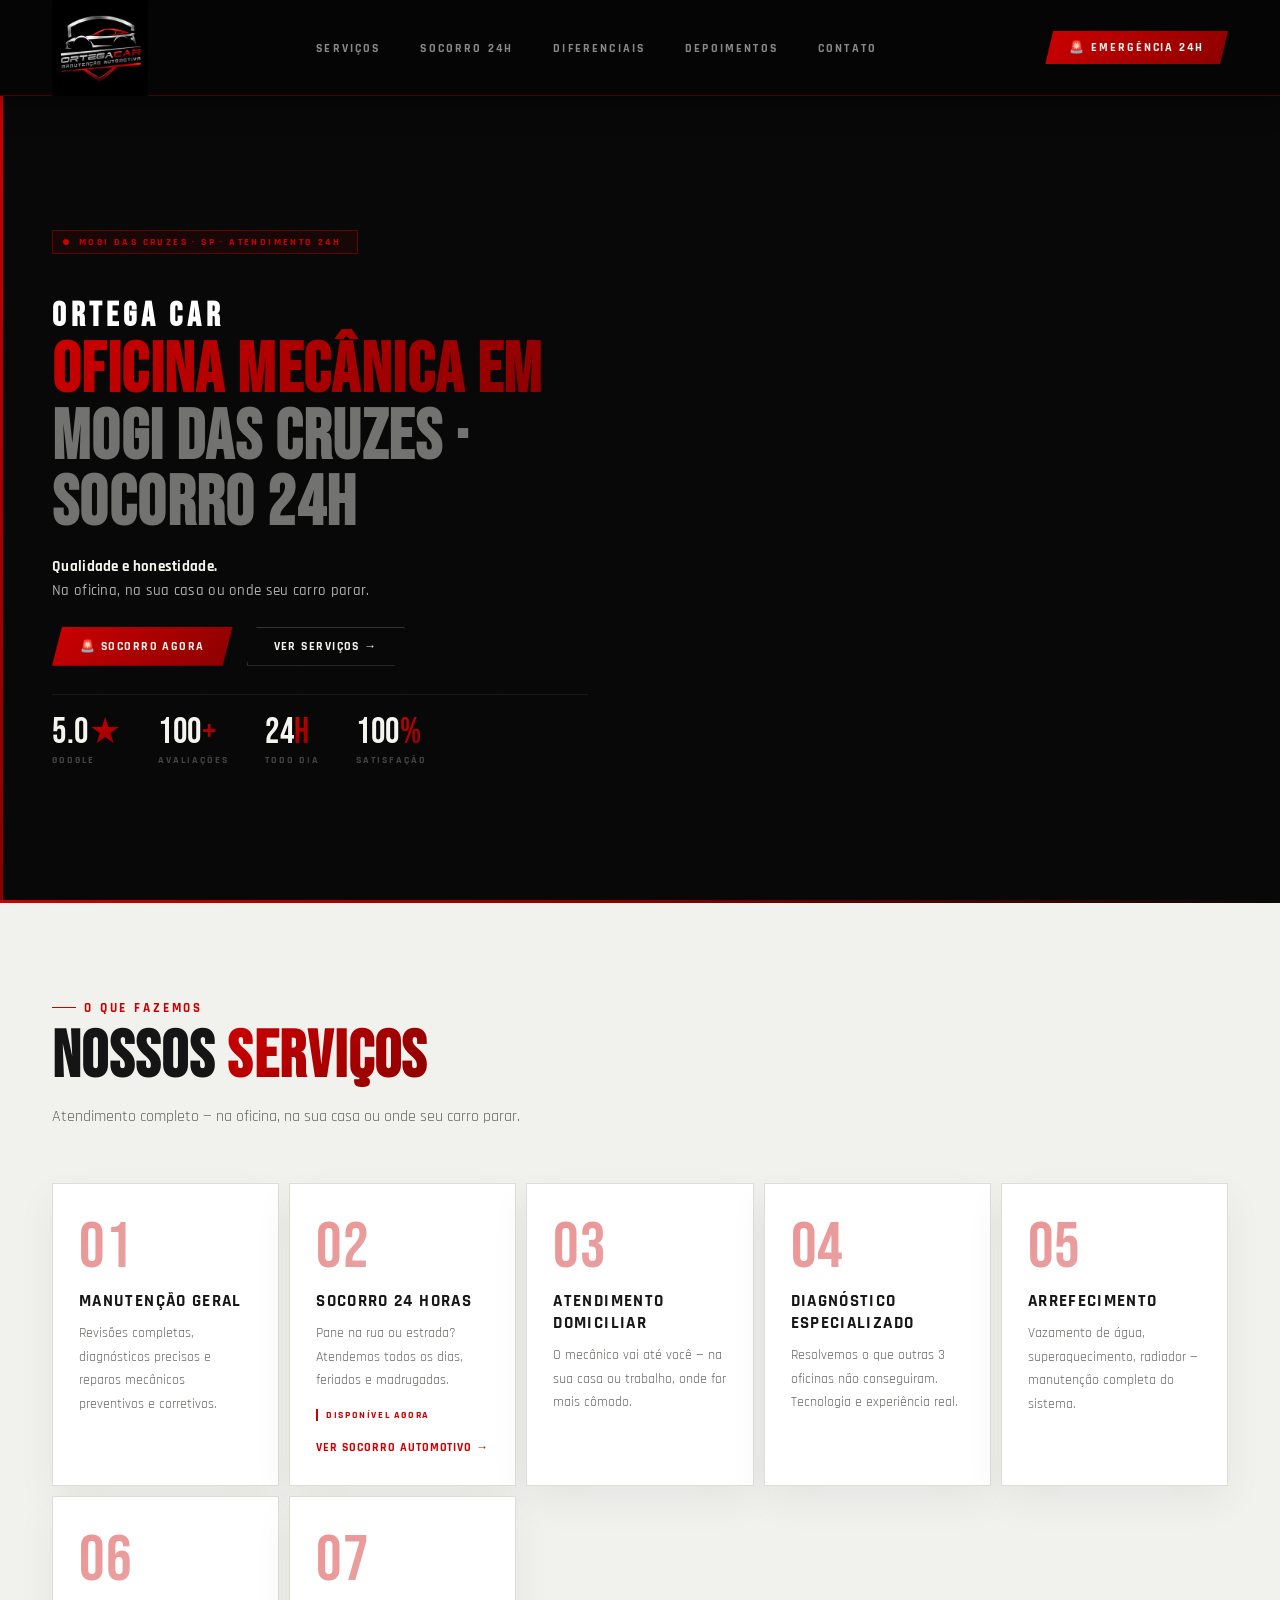
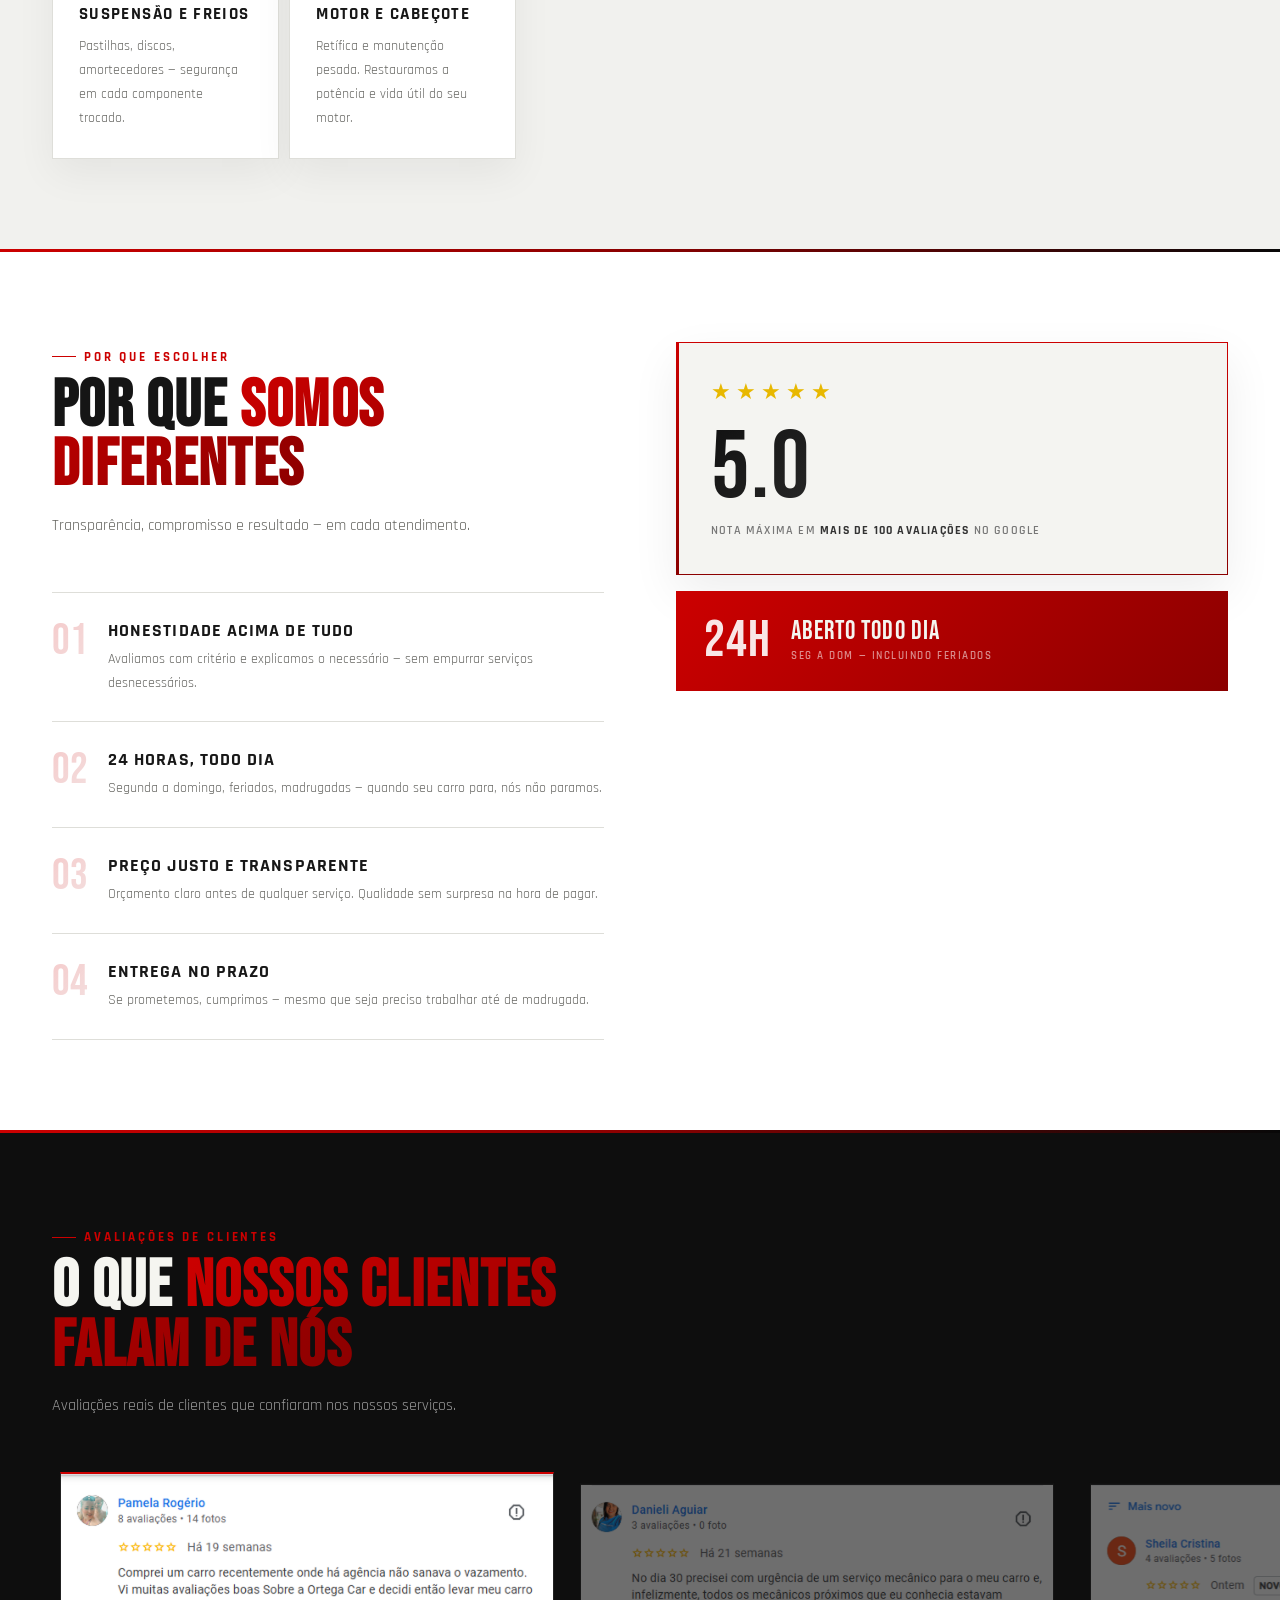
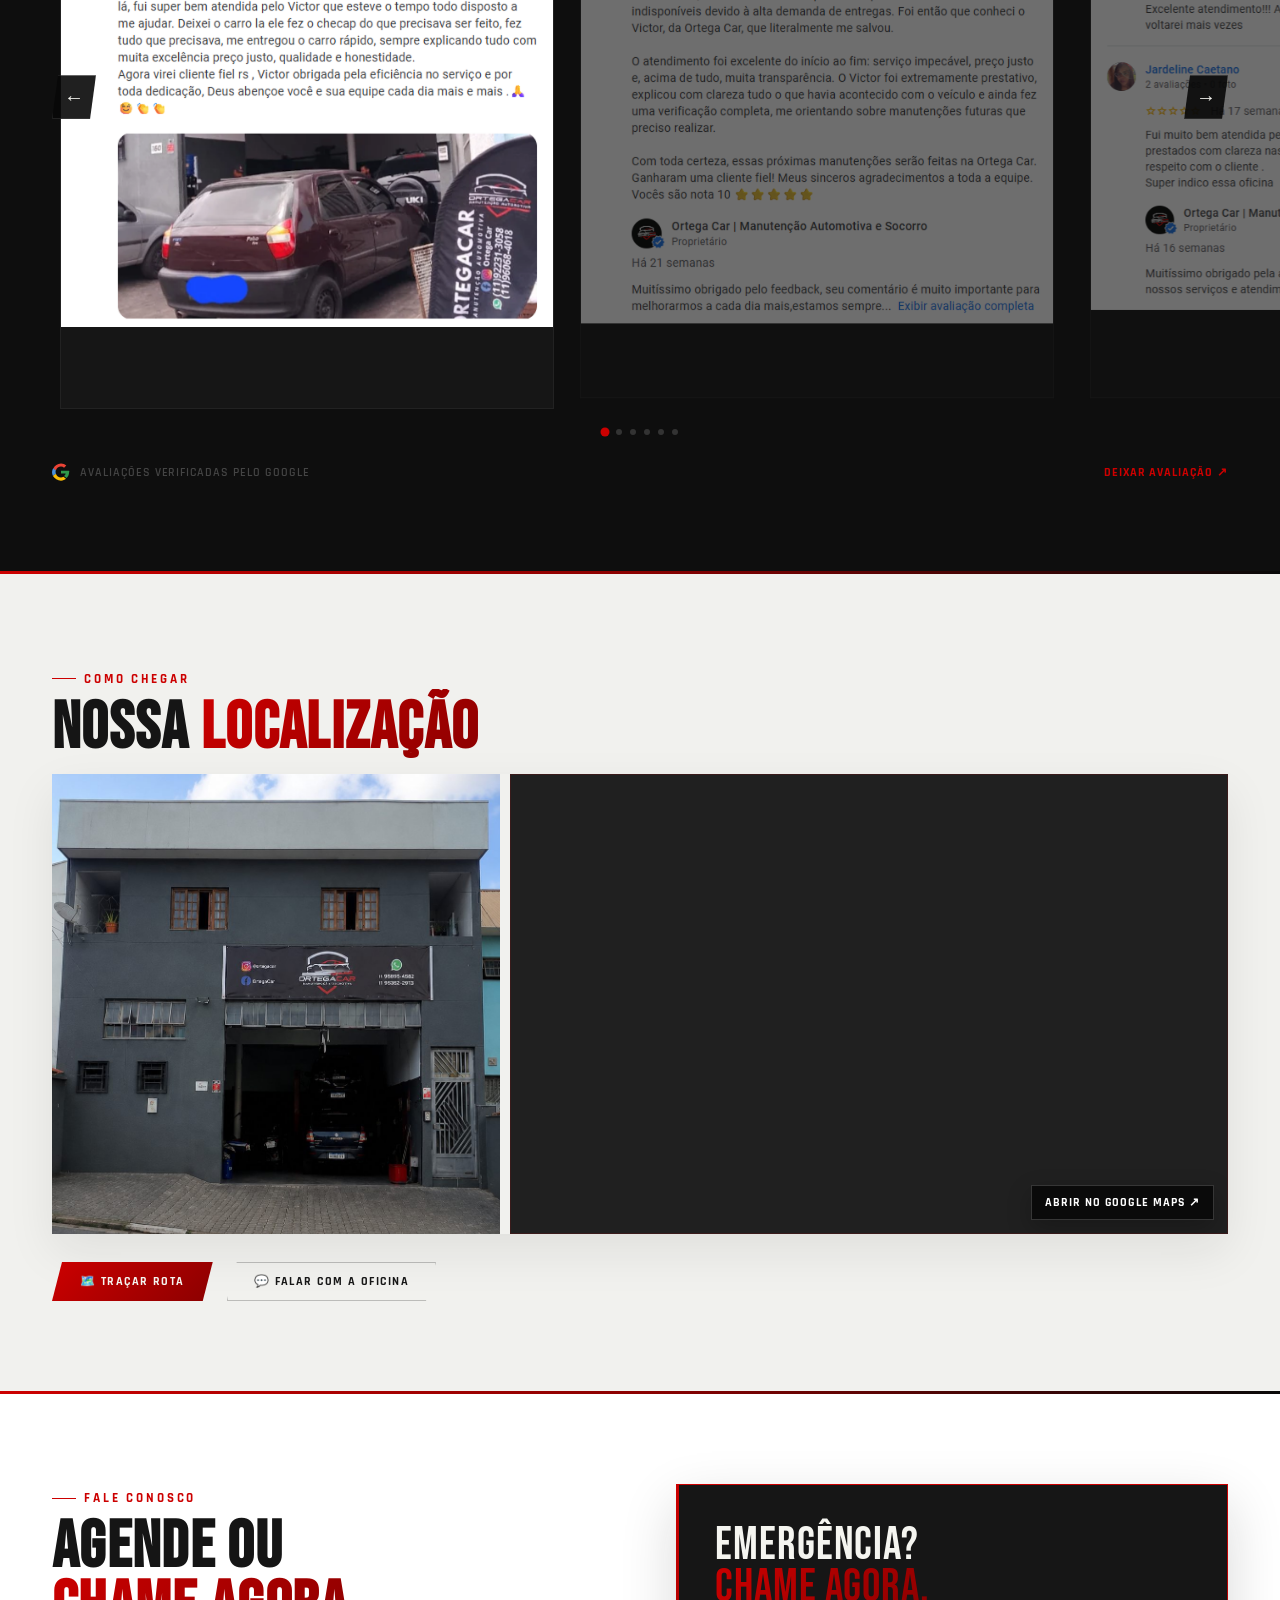
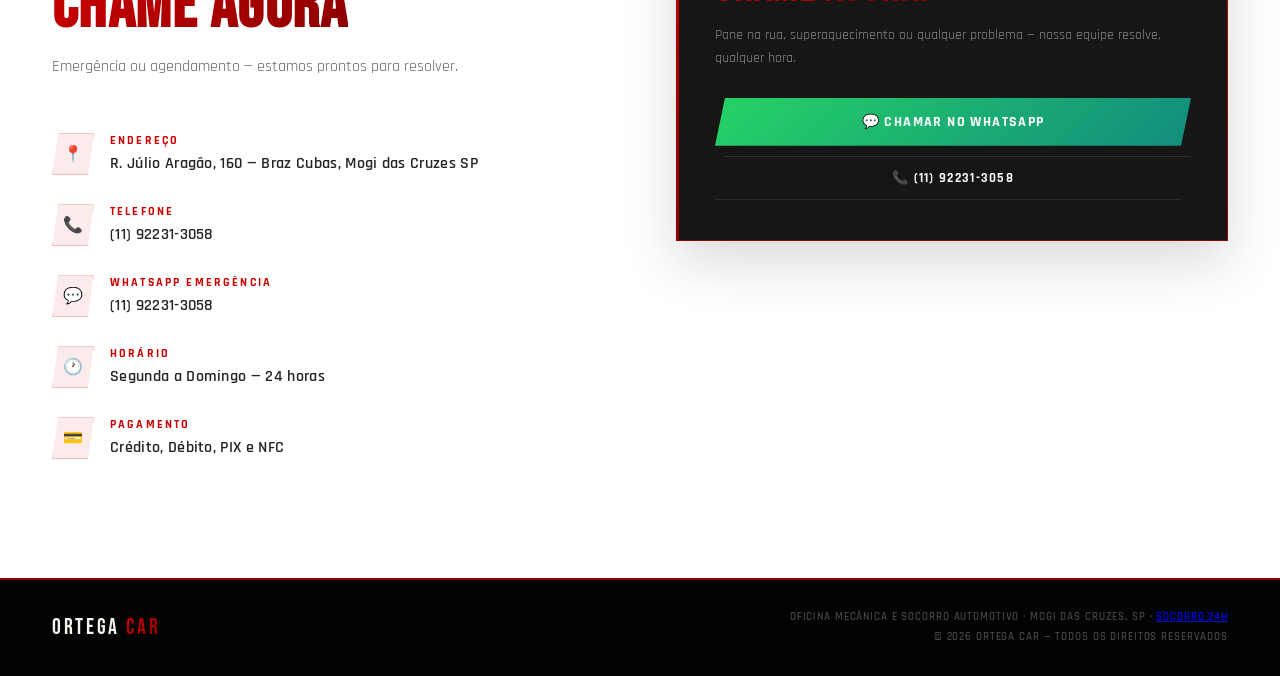
==== commit 616abf09: "otimização de SEO" ====
--- a/index.html
+++ b/index.html
@@ -3,8 +3,29 @@
 <head>
   <meta charset="UTF-8">
   <meta name="viewport" content="width=device-width, initial-scale=1.0">
-  <meta name="description" content="Ortega Car — Manutenção Automotiva e Socorro 24h em Mogi das Cruzes SP. Atendimento na oficina, domicílio e emergência.">
-  <title>Ortega Car | Manutenção Automotiva e Socorro 24h</title>
+  <meta name="description" content="Oficina mecânica em Mogi das Cruzes com manutenção automotiva, diagnóstico, freios, suspensão, arrefecimento e socorro 24h. Fale com a Ortega Car.">
+  <meta name="robots" content="index,follow,max-image-preview:large">
+  <meta name="theme-color" content="#080808">
+  <link rel="canonical" href="https://ortegacar.com.br/">
+  <meta property="og:type" content="website">
+  <meta property="og:locale" content="pt_BR">
+  <meta property="og:site_name" content="Ortega Car">
+  <meta property="og:title" content="Oficina Mecânica em Mogi das Cruzes | Ortega Car">
+  <meta property="og:description" content="Manutenção automotiva, diagnóstico e socorro 24h em Mogi das Cruzes. Atendimento na oficina, em domicílio e em emergências.">
+  <meta property="og:url" content="https://ortegacar.com.br/">
+  <meta property="og:image" content="https://ortegacar.com.br/site/img/banner.jpg">
+  <meta property="og:image:alt" content="Ortega Car, oficina mecânica em Mogi das Cruzes">
+  <meta name="twitter:card" content="summary_large_image">
+  <meta name="twitter:title" content="Oficina Mecânica em Mogi das Cruzes | Ortega Car">
+  <meta name="twitter:description" content="Manutenção automotiva e socorro 24h em Mogi das Cruzes.">
+  <meta name="twitter:image" content="https://ortegacar.com.br/site/img/banner.jpg">
+  <title>Oficina Mecânica em Mogi das Cruzes | Ortega Car</title>
+
+  <link rel="preconnect" href="https://fonts.googleapis.com">
+  <link rel="preconnect" href="https://fonts.gstatic.com" crossorigin>
+  <link href="https://fonts.googleapis.com/css2?family=Bebas+Neue&family=Rajdhani:wght@400;500;600;700&display=swap" rel="stylesheet">
+  <link rel="preload" as="image" href="/site/img/banner.jpg" media="(min-width: 621px)" fetchpriority="high">
+  <link rel="preload" as="image" href="/site/img/bannerMob.jpg" media="(max-width: 620px)" fetchpriority="high">
 
   <!-- Favicon -->
   <link rel="icon" type="image/x-icon" href="/site/img/favicon.ico">
@@ -12,12 +33,65 @@
   <link rel="icon" type="image/png" sizes="16x16" href="/site/img/favicon-16x16.png">
   <link rel="apple-touch-icon" sizes="180x180" href="/site/img/apple-touch-icon.png">
   <link rel="manifest" href="/site/img/site.webmanifest">
+
+  <script type="application/ld+json">
+  {
+    "@context": "https://schema.org",
+    "@type": "AutoRepair",
+    "@id": "https://ortegacar.com.br/#oficina",
+    "name": "Ortega Car",
+    "url": "https://ortegacar.com.br/",
+    "logo": "https://ortegacar.com.br/site/img/logo-256.png",
+    "image": [
+      "https://ortegacar.com.br/site/img/fachada.jpg",
+      "https://ortegacar.com.br/site/img/banner.jpg"
+    ],
+    "description": "Oficina mecânica e socorro automotivo 24 horas em Mogi das Cruzes.",
+    "telephone": "+5511922313058",
+    "priceRange": "$$",
+    "paymentAccepted": "Dinheiro, PIX, cartão de crédito e cartão de débito",
+    "currenciesAccepted": "BRL",
+    "address": {
+      "@type": "PostalAddress",
+      "streetAddress": "Rua Júlio Aragão, 160 - Braz Cubas",
+      "addressLocality": "Mogi das Cruzes",
+      "addressRegion": "SP",
+      "postalCode": "08740-030",
+      "addressCountry": "BR"
+    },
+    "geo": {
+      "@type": "GeoCoordinates",
+      "latitude": -23.5393829,
+      "longitude": -46.2278328
+    },
+    "openingHoursSpecification": [{
+      "@type": "OpeningHoursSpecification",
+      "dayOfWeek": ["Monday", "Tuesday", "Wednesday", "Thursday", "Friday", "Saturday", "Sunday"],
+      "opens": "00:00",
+      "closes": "23:59"
+    }],
+    "areaServed": {
+      "@type": "City",
+      "name": "Mogi das Cruzes"
+    },
+    "sameAs": ["https://maps.app.goo.gl/S8zGbCjphXVTzLj78"],
+    "hasOfferCatalog": {
+      "@type": "OfferCatalog",
+      "name": "Serviços automotivos",
+      "itemListElement": [
+        {"@type": "Offer", "itemOffered": {"@type": "Service", "name": "Manutenção automotiva"}},
+        {"@type": "Offer", "itemOffered": {"@type": "Service", "name": "Socorro automotivo 24 horas", "url": "https://ortegacar.com.br/socorro/"}},
+        {"@type": "Offer", "itemOffered": {"@type": "Service", "name": "Diagnóstico automotivo"}},
+        {"@type": "Offer", "itemOffered": {"@type": "Service", "name": "Manutenção de freios e suspensão"}},
+        {"@type": "Offer", "itemOffered": {"@type": "Service", "name": "Manutenção do sistema de arrefecimento"}}
+      ]
+    }
+  }
+  </script>
 </head>
 <body>
 
 <style>
-@import url('https://fonts.googleapis.com/css2?family=Bebas+Neue&family=Rajdhani:wght@400;500;600;700&display=swap');
-
 *, *::before, *::after { margin: 0; padding: 0; box-sizing: border-box; }
 
 :root {
@@ -449,6 +523,19 @@
   padding-left: 8px;
 }
 
+.svc-link {
+  display: inline-flex;
+  margin-top: 16px;
+  color: var(--ferrari);
+  font-size: 12px;
+  font-weight: 700;
+  letter-spacing: .08em;
+  text-decoration: none;
+  text-transform: uppercase;
+}
+
+.svc-link:hover { text-decoration: underline; }
+
 /* ─── WHY ─── */
 .why-layout {
   display: grid;
@@ -1225,7 +1312,6 @@
   }
 
   .hero-img {
-    content: url('/site/img/bannerMob.png');
     object-position: center bottom;
   }
 
@@ -1512,21 +1598,25 @@
 
 <!-- NAV -->
 <nav>
-  <a href="#top" class="logo">
-    <img src="/site/img/logo.png" alt="Ortega Car" class="logo-img">
+  <a href="/" class="logo" aria-label="Ortega Car - início">
+    <img src="/site/img/logo-256.png" alt="Ortega Car" class="logo-img" width="256" height="256" decoding="async">
   </a>
   <ul class="nav-links">
     <li><a href="#svc">Serviços</a></li>
+    <li><a href="/socorro/">Socorro 24h</a></li>
     <li><a href="#why">Diferenciais</a></li>
     <li><a href="#dep">Depoimentos</a></li>
     <li><a href="#ctt">Contato</a></li>
   </ul>
-  <a href="https://api.whatsapp.com/send?phone=5511922313058" class="nav-cta" target="_blank">🚨 Emergência 24H</a>
+  <a href="https://api.whatsapp.com/send?phone=5511922313058" class="nav-cta" target="_blank" rel="noopener">🚨 Emergência 24H</a>
 </nav>
 
 <!-- HERO -->
 <section class="hero" id="top">
-  <img class="hero-img" src="/site/img/banner.png" alt="Carro esportivo">
+  <picture>
+    <source media="(max-width: 620px)" srcset="/site/img/bannerMob.jpg">
+    <img class="hero-img" src="/site/img/banner.jpg" alt="Ortega Car, oficina mecânica e socorro automotivo em Mogi das Cruzes" width="1717" height="916" fetchpriority="high" decoding="async">
+  </picture>
   <div class="hero-vignette"></div>
   <div class="hero-left-bar"></div>
   <div class="hero-grid-overlay"></div>
@@ -1539,8 +1629,8 @@
 
     <h1>
       <span class="line-1">ORTEGA CAR</span><br>
-      <span class="line-2">CENTRO AUTOMOTIVO</span><br>
-      <span class="line-3">E SOCORRO 24H</span>
+      <span class="line-2">OFICINA MECÂNICA EM</span><br>
+      <span class="line-3">MOGI DAS CRUZES · SOCORRO 24H</span>
     </h1>
 
     <p class="hero-tagline">
@@ -1549,7 +1639,7 @@
     </p>
 
     <div class="hero-btns">
-      <a href="https://api.whatsapp.com/send?phone=5511922313058" class="btn-ferrari" target="_blank">🚨 SOCORRO AGORA</a>
+      <a href="https://api.whatsapp.com/send?phone=5511922313058" class="btn-ferrari" target="_blank" rel="noopener">🚨 SOCORRO AGORA</a>
       <a href="#svc" class="btn-ghost">VER SERVIÇOS →</a>
     </div>
 
@@ -1593,6 +1683,7 @@
       <div class="svc-name">Socorro 24 Horas</div>
       <p class="svc-desc">Pane na rua ou estrada? Atendemos todos os dias, feriados e madrugadas.</p>
       <span class="svc-pill">DISPONÍVEL AGORA</span>
+      <a class="svc-link" href="/socorro/">Ver socorro automotivo →</a>
     </div>
     <div class="svc-card fade">
       <div class="svc-number">03</div>
@@ -1695,12 +1786,12 @@
 
     <div class="rev-viewport">
       <div class="rev-slider" id="revSlider">
-        <div class="rev-slide"><img src="/site/img/reviews/review1.png" alt="Avaliação 1" loading="lazy"></div>
-        <div class="rev-slide"><img src="/site/img/reviews/review2.png" alt="Avaliação 2" loading="lazy"></div>
-        <div class="rev-slide"><img src="/site/img/reviews/review3.png" alt="Avaliação 3" loading="lazy"></div>
-        <div class="rev-slide"><img src="/site/img/reviews/review4.png" alt="Avaliação 4" loading="lazy"></div>
-        <div class="rev-slide"><img src="/site/img/reviews/review5.png" alt="Avaliação 5" loading="lazy"></div>
-        <div class="rev-slide"><img src="/site/img/reviews/review6.png" alt="Avaliação 6" loading="lazy"></div>
+        <div class="rev-slide"><img src="/site/img/reviews/review1.png" alt="Avaliação de cliente da Ortega Car no Google" width="580" height="534" loading="lazy" decoding="async"></div>
+        <div class="rev-slide"><img src="/site/img/reviews/review2.png" alt="Avaliação de cliente da Ortega Car no Google" width="567" height="527" loading="lazy" decoding="async"></div>
+        <div class="rev-slide"><img src="/site/img/reviews/review3.png" alt="Avaliação de cliente da Ortega Car no Google" width="593" height="534" loading="lazy" decoding="async"></div>
+        <div class="rev-slide"><img src="/site/img/reviews/review4.png" alt="Avaliação de cliente da Ortega Car no Google" width="593" height="534" loading="lazy" decoding="async"></div>
+        <div class="rev-slide"><img src="/site/img/reviews/review5.png" alt="Avaliação de cliente da Ortega Car no Google" width="572" height="290" loading="lazy" decoding="async"></div>
+        <div class="rev-slide"><img src="/site/img/reviews/review6.png" alt="Avaliação de cliente da Ortega Car no Google" width="576" height="332" loading="lazy" decoding="async"></div>
       </div>
     </div>
 
@@ -1715,7 +1806,7 @@
       <path fill="#FBBC05" d="M24 47c5.4 0 10-1.8 13.3-4.8l-7-5.4c-1.8 1.2-4.1 1.9-6.3 1.9-6.3 0-11.7-4.2-13.6-10l-7.9 6.1C6.9 41.4 14.8 47 24 47z"/>
     </svg>
     <span>Avaliações verificadas pelo Google</span>
-    <a href="https://maps.app.goo.gl/S8zGbCjphXVTzLj78" target="_blank" class="google-badge-link">Deixar avaliação ↗</a>
+    <a href="https://maps.app.goo.gl/S8zGbCjphXVTzLj78" target="_blank" rel="noopener" class="google-badge-link">Deixar avaliação ↗</a>
   </div>
 </section>
 
@@ -1730,7 +1821,7 @@
 
     <!-- FOTO DA FACHADA -->
     <div class="loc-fachada">
-      <img src="/site/img/fachada.png" alt="Fachada Ortega Car" class="fachada-img">
+      <img src="/site/img/fachada.jpg" alt="Fachada da oficina Ortega Car em Braz Cubas, Mogi das Cruzes" class="fachada-img" width="941" height="1672" loading="lazy" decoding="async">
       <div class="loc-address">
         <div class="loc-address-icon">📍</div>
         <div>
@@ -1749,7 +1840,7 @@
         height="100%"
         style="border:0; display:block;"
         allowfullscreen=""
-        loading="eager"
+        loading="lazy"
         referrerpolicy="no-referrer-when-downgrade"
         title="Localização Ortega Car">
       </iframe>
@@ -1759,10 +1850,10 @@
   </div>
 
   <div class="loc-actions fade">
-    <a href="https://maps.app.goo.gl/S8zGbCjphXVTzLj78" target="_blank" class="btn-ferrari" style="display:inline-flex;align-items:center;gap:8px;text-decoration:none;">
+    <a href="https://maps.app.goo.gl/S8zGbCjphXVTzLj78" target="_blank" rel="noopener" class="btn-ferrari" style="display:inline-flex;align-items:center;gap:8px;text-decoration:none;">
       🗺️ TRAÇAR ROTA
     </a>
-    <a href="https://api.whatsapp.com/send?phone=5511922313058" target="_blank" class="btn-ghost" style="display:inline-flex;align-items:center;gap:8px;text-decoration:none;">
+    <a href="https://api.whatsapp.com/send?phone=5511922313058" target="_blank" rel="noopener" class="btn-ghost" style="display:inline-flex;align-items:center;gap:8px;text-decoration:none;">
       💬 FALAR COM A OFICINA
     </a>
   </div>
@@ -1796,7 +1887,7 @@
         <div class="contact-icon">💬</div>
         <div>
           <div class="contact-label">WhatsApp Emergência</div>
-          <a href="https://api.whatsapp.com/send?phone=5511922313058" class="contact-value" target="_blank">(11) 92231-3058</a>
+          <a href="https://api.whatsapp.com/send?phone=5511922313058" class="contact-value" target="_blank" rel="noopener">(11) 92231-3058</a>
         </div>
       </div>
       <div class="contact-item fade">
@@ -1819,7 +1910,7 @@
       <div class="cta-box fade">
         <div class="cta-title">EMERGÊNCIA?<br><span class="grad">CHAME AGORA.</span></div>
         <p class="cta-desc">Pane na rua, superaquecimento ou qualquer problema — nossa equipe resolve, qualquer hora.</p>
-        <a href="https://api.whatsapp.com/send?phone=5511922313058" class="wpp-btn" target="_blank">💬 CHAMAR NO WHATSAPP</a>
+        <a href="https://api.whatsapp.com/send?phone=5511922313058" class="wpp-btn" target="_blank" rel="noopener">💬 CHAMAR NO WHATSAPP</a>
         <a href="tel:+5511922313058" class="tel-btn">📞 (11) 92231-3058</a>
       </div>
     </div>
@@ -1829,7 +1920,7 @@
 <footer>
   <div class="foot-logo">ORTEGA <em>CAR</em></div>
   <div class="foot-info">
-    Manutenção Automotiva e Socorro · Mogi das Cruzes, SP<br>
+    Oficina mecânica e socorro automotivo · Mogi das Cruzes, SP · <a href="/socorro/">Socorro 24h</a><br>
     © 2026 Ortega Car — Todos os direitos reservados
   </div>
 </footer>
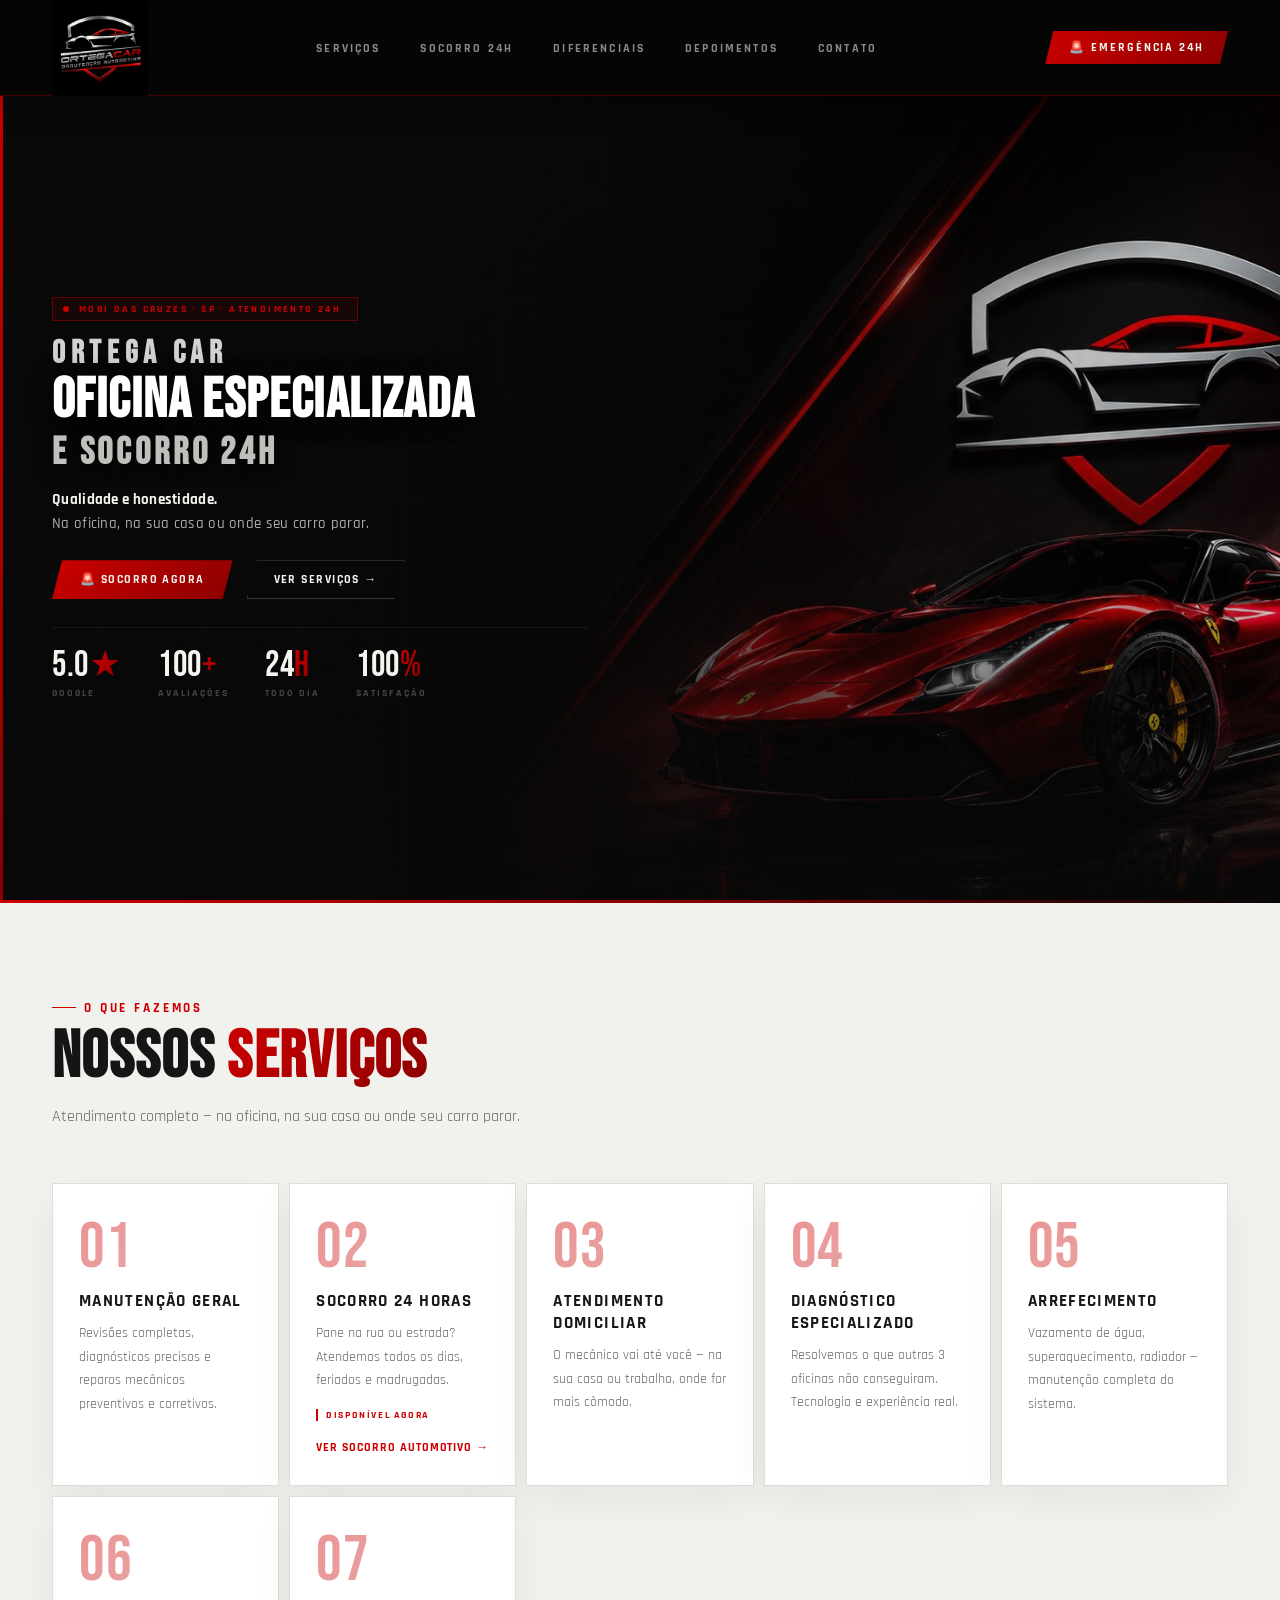
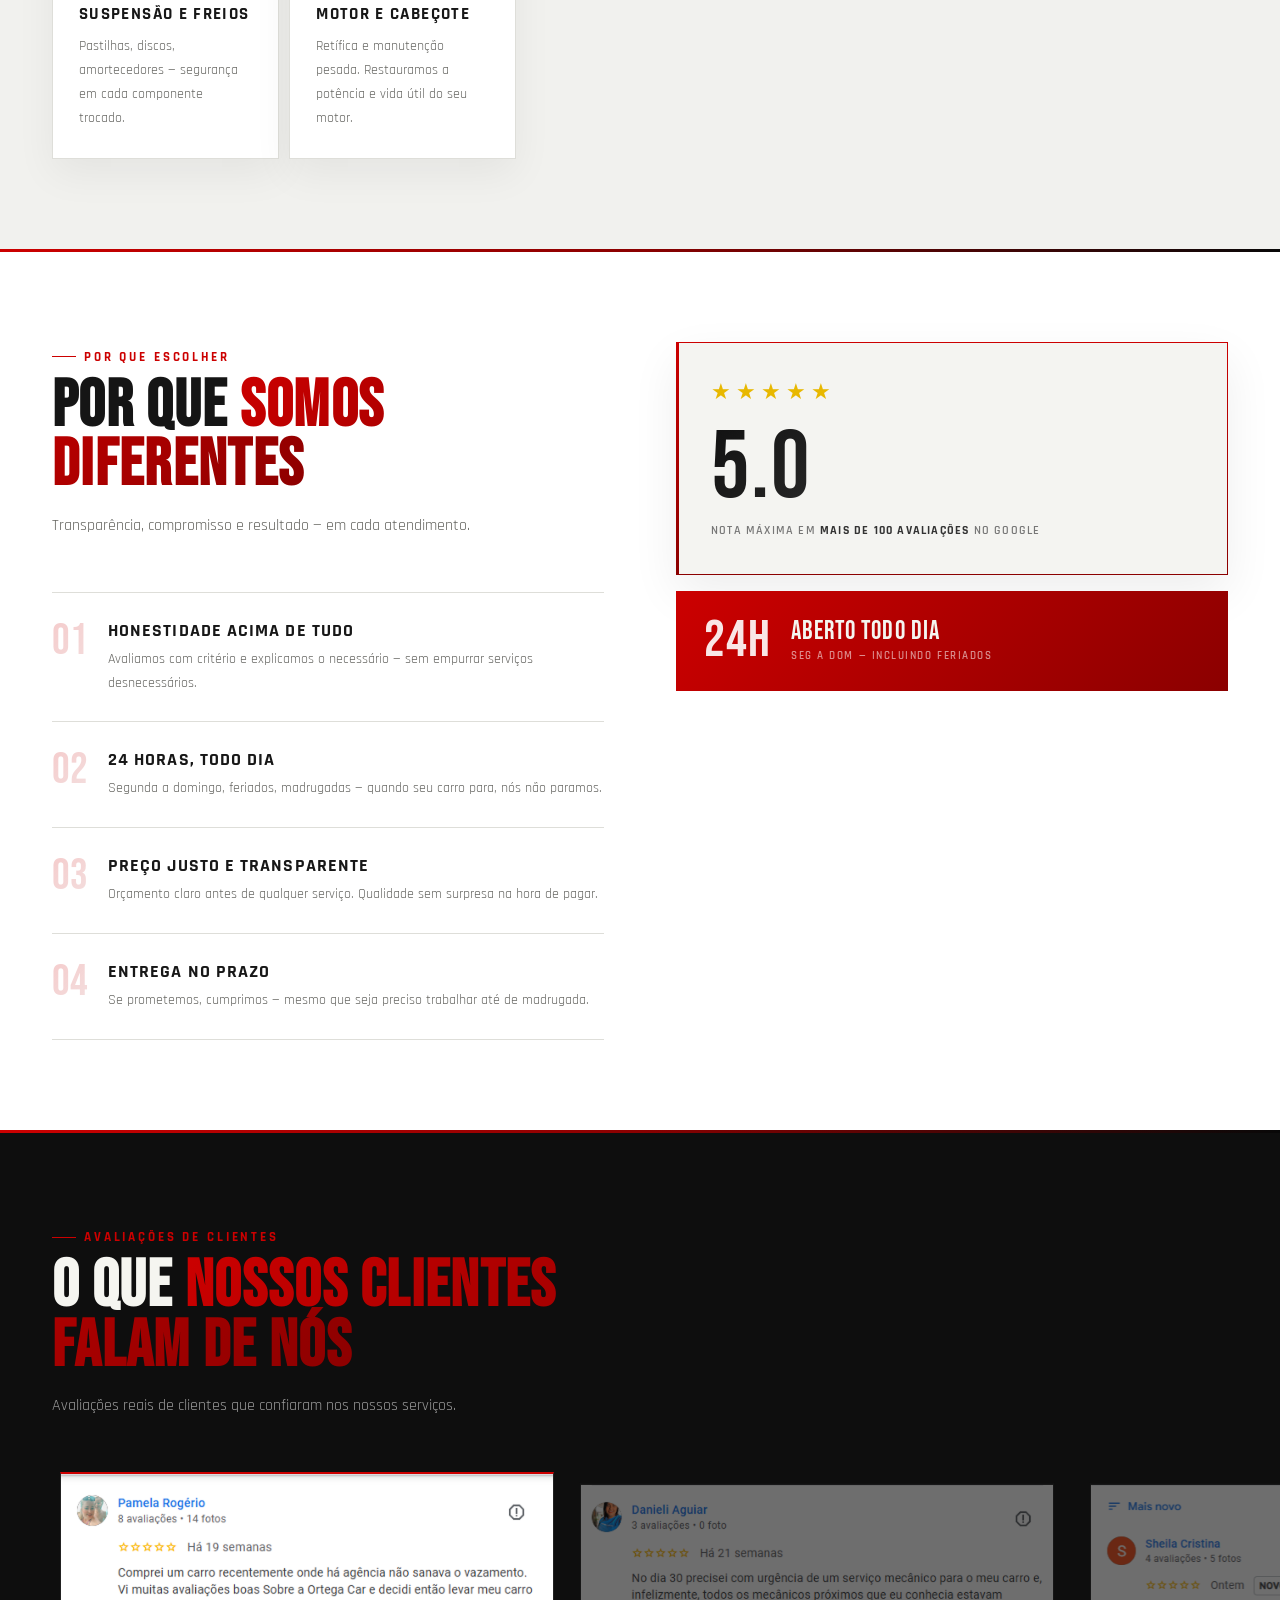
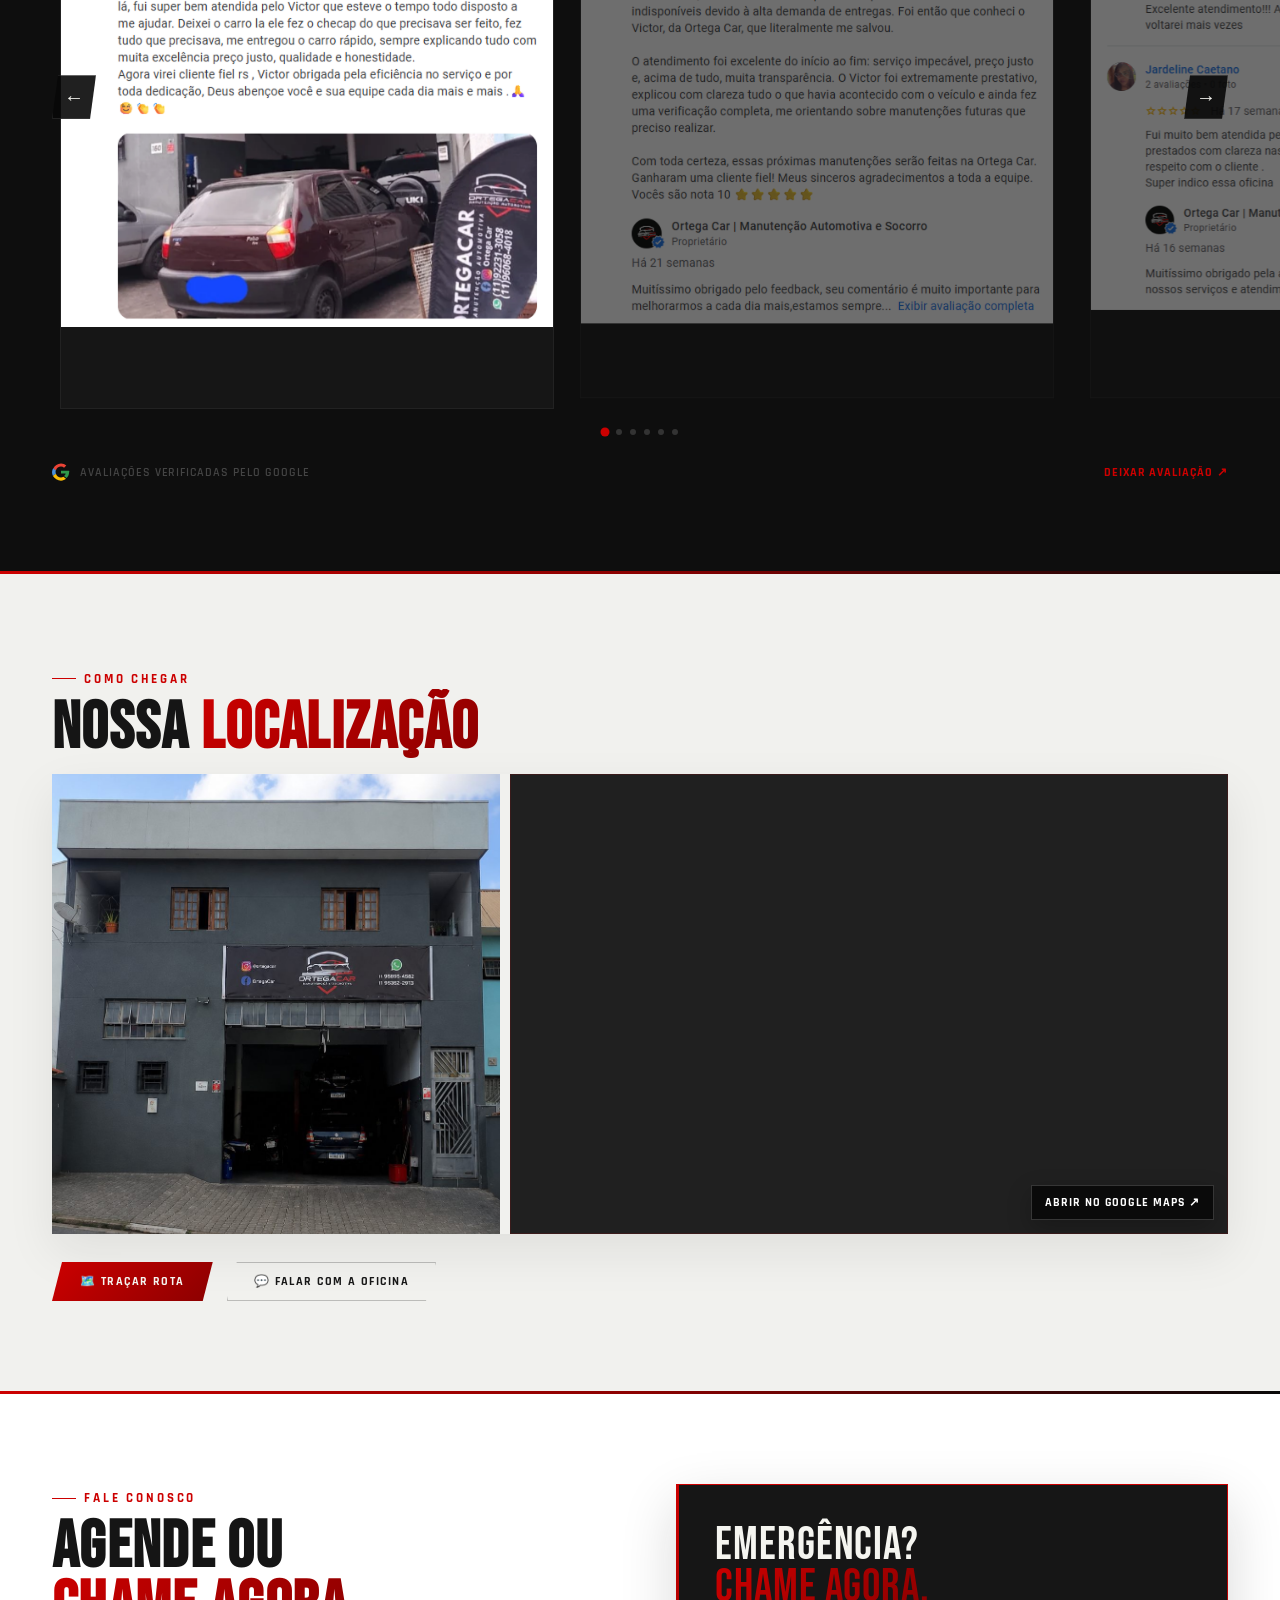
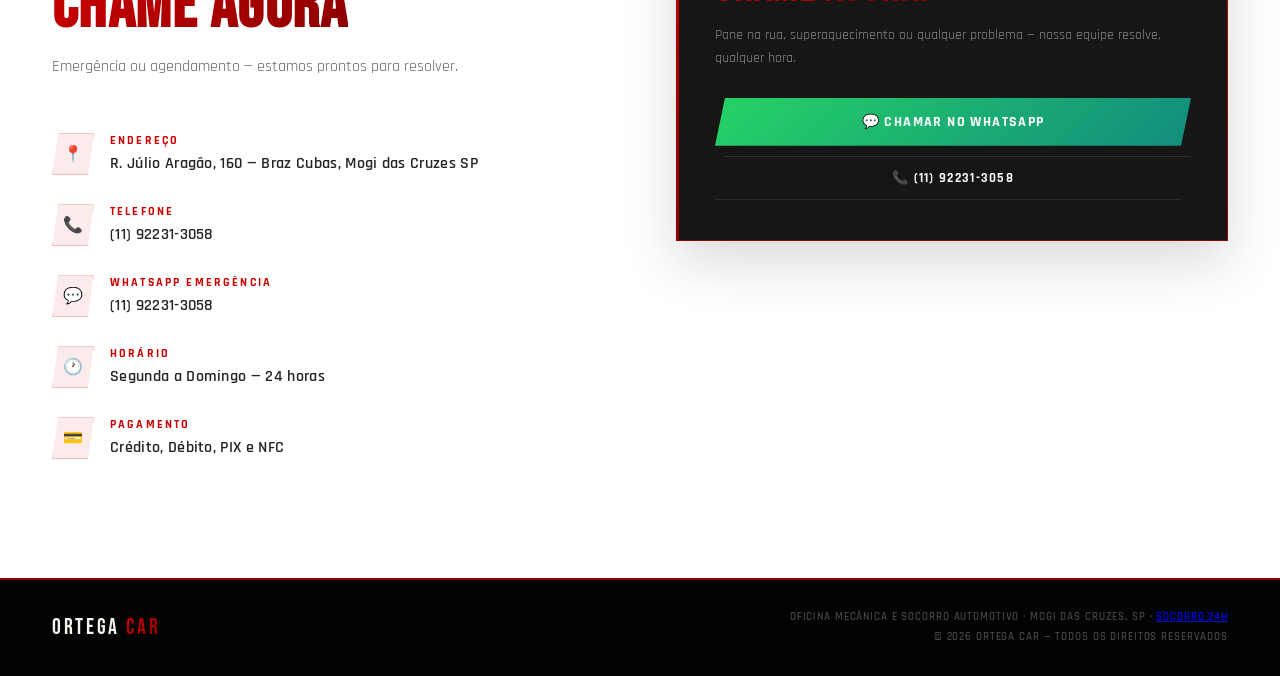
==== commit 65388944: "fix home leadspace" ====
--- a/index.html
+++ b/index.html
@@ -278,30 +278,41 @@
 
 .hero h1 {
   font-family: var(--head);
-  font-size: clamp(44px, 5.5vw, 76px);
-  line-height: 0.94;
-  letter-spacing: 0.02em;
+  font-size: clamp(40px, 4.4vw, 62px);
+  line-height: 0.92;
+  letter-spacing: 0.01em;
   text-transform: uppercase;
   margin-bottom: 18px;
-}
+  text-wrap: balance;
+}
+
+.hero h1 br { display: none; }
+
+.hero h1 span { display: block; }
 
 .hero h1 .line-1 {
-  font-size: 0.48em;
-  letter-spacing: 0.14em;
-  color: rgba(255, 255, 255, 0.55);
-  -webkit-text-fill-color: rgb(255, 255, 255);
+  font-size: 0.56em;
+  letter-spacing: 0.18em;
+  color: rgba(255,255,255,.82);
+  -webkit-text-fill-color: rgba(255,255,255,.82);
+  margin-bottom: .24em;
 }
 
 .hero h1 .line-2 {
-  background: var(--ferrari-grd);
-  -webkit-background-clip: text;
-  -webkit-text-fill-color: transparent;
-  background-clip: text;
+  font-size: 1em;
+  letter-spacing: .025em;
+  color: #fff;
+  -webkit-text-fill-color: #fff;
+  text-shadow: 0 3px 22px rgba(0,0,0,.9);
 }
 
 .hero h1 .line-3 {
-  color: rgba(245,245,240,0.45);
-  -webkit-text-fill-color: rgba(245,245,240,0.45);
+  font-size: .68em;
+  letter-spacing: .1em;
+  color: rgba(245,245,240,.78);
+  -webkit-text-fill-color: rgba(245,245,240,.78);
+  margin-top: .2em;
+  text-shadow: 0 2px 16px rgba(0,0,0,.8);
 }
 
 .hero-tagline {
@@ -1336,7 +1347,8 @@
   }
 
   .hero h1 {
-    font-size: clamp(52px, 14vw, 72px);
+    font-size: clamp(38px, 11vw, 50px);
+    line-height: .94;
     margin-bottom: 16px;
   }
 
@@ -1475,7 +1487,7 @@
 @media (max-width: 380px) {
 
   .hero h1 {
-    font-size: clamp(44px, 13vw, 58px);
+    font-size: clamp(34px, 10.5vw, 42px);
   }
 
   .hero-stats {
@@ -1629,8 +1641,8 @@
 
     <h1>
       <span class="line-1">ORTEGA CAR</span><br>
-      <span class="line-2">OFICINA MECÂNICA EM</span><br>
-      <span class="line-3">MOGI DAS CRUZES · SOCORRO 24H</span>
+      <span class="line-2">OFICINA ESPECIALIZADA</span><br>
+      <span class="line-3">E SOCORRO 24H</span>
     </h1>
 
     <p class="hero-tagline">
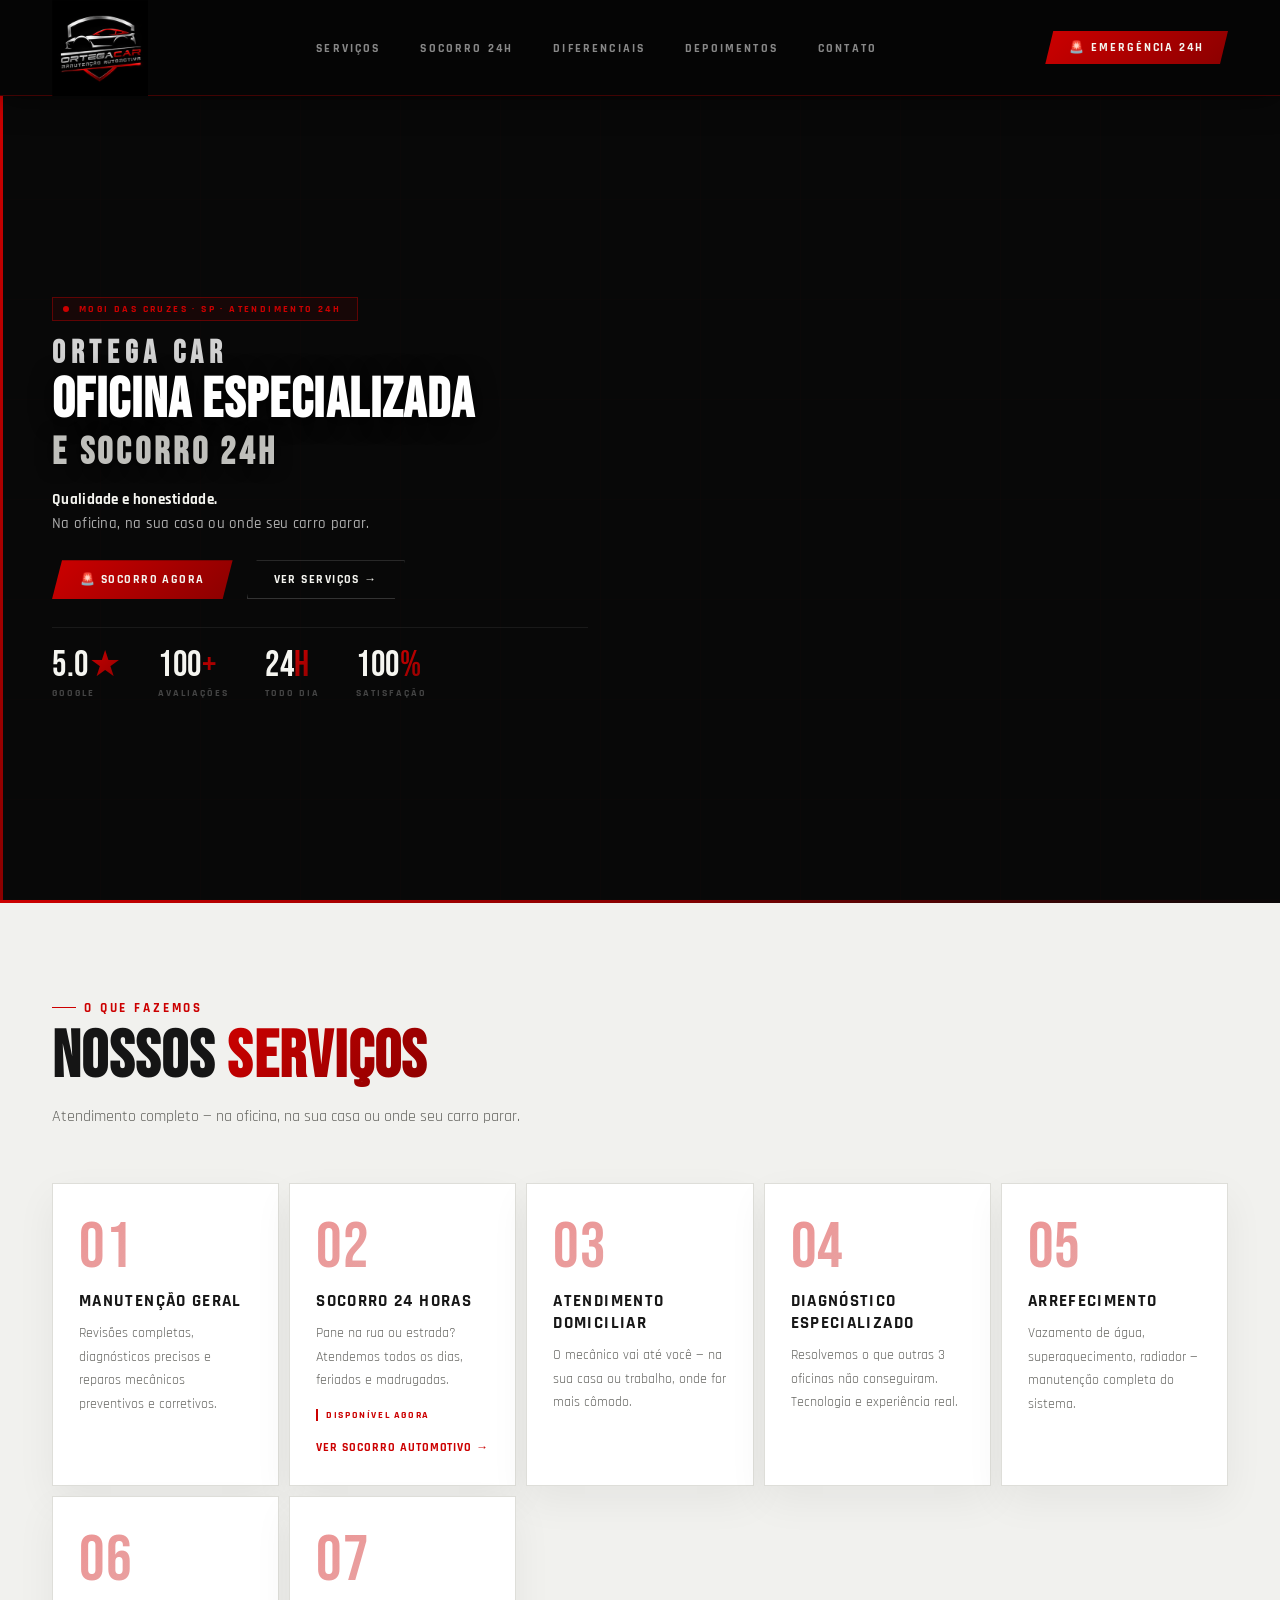
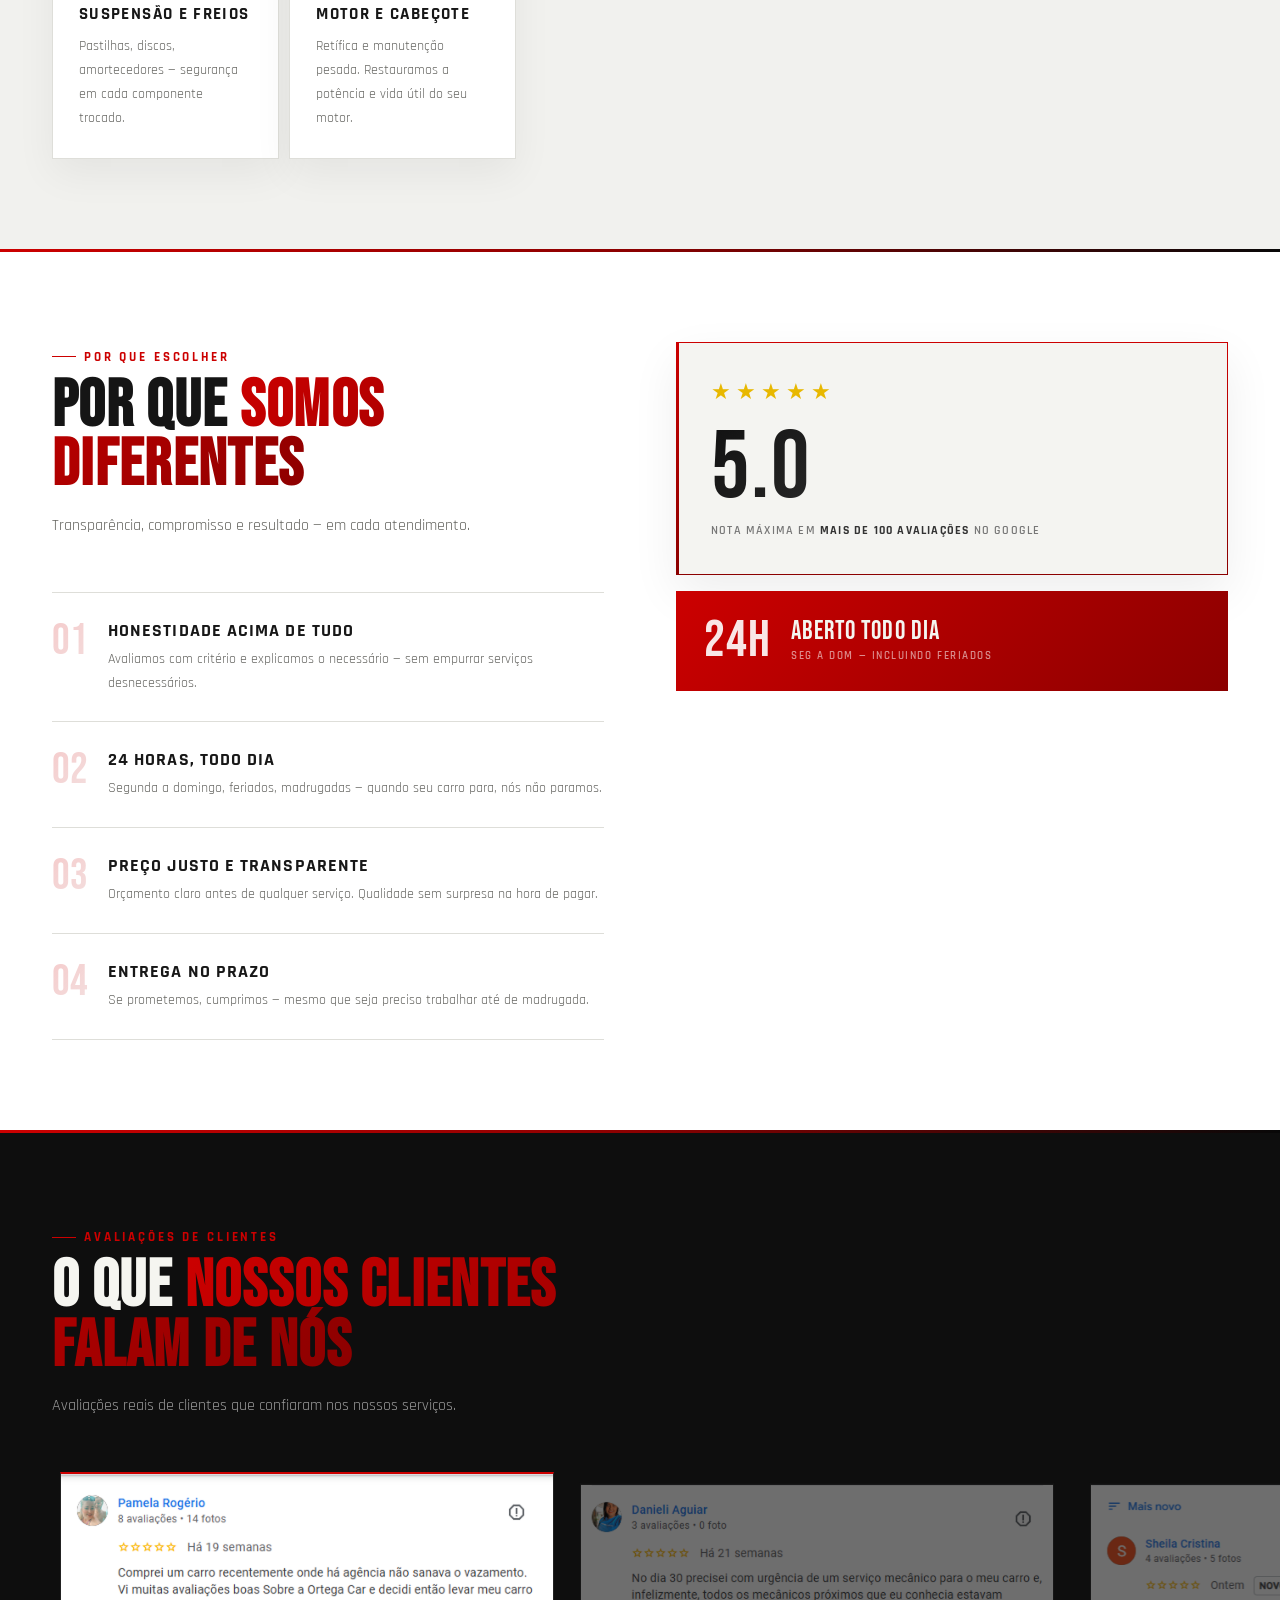
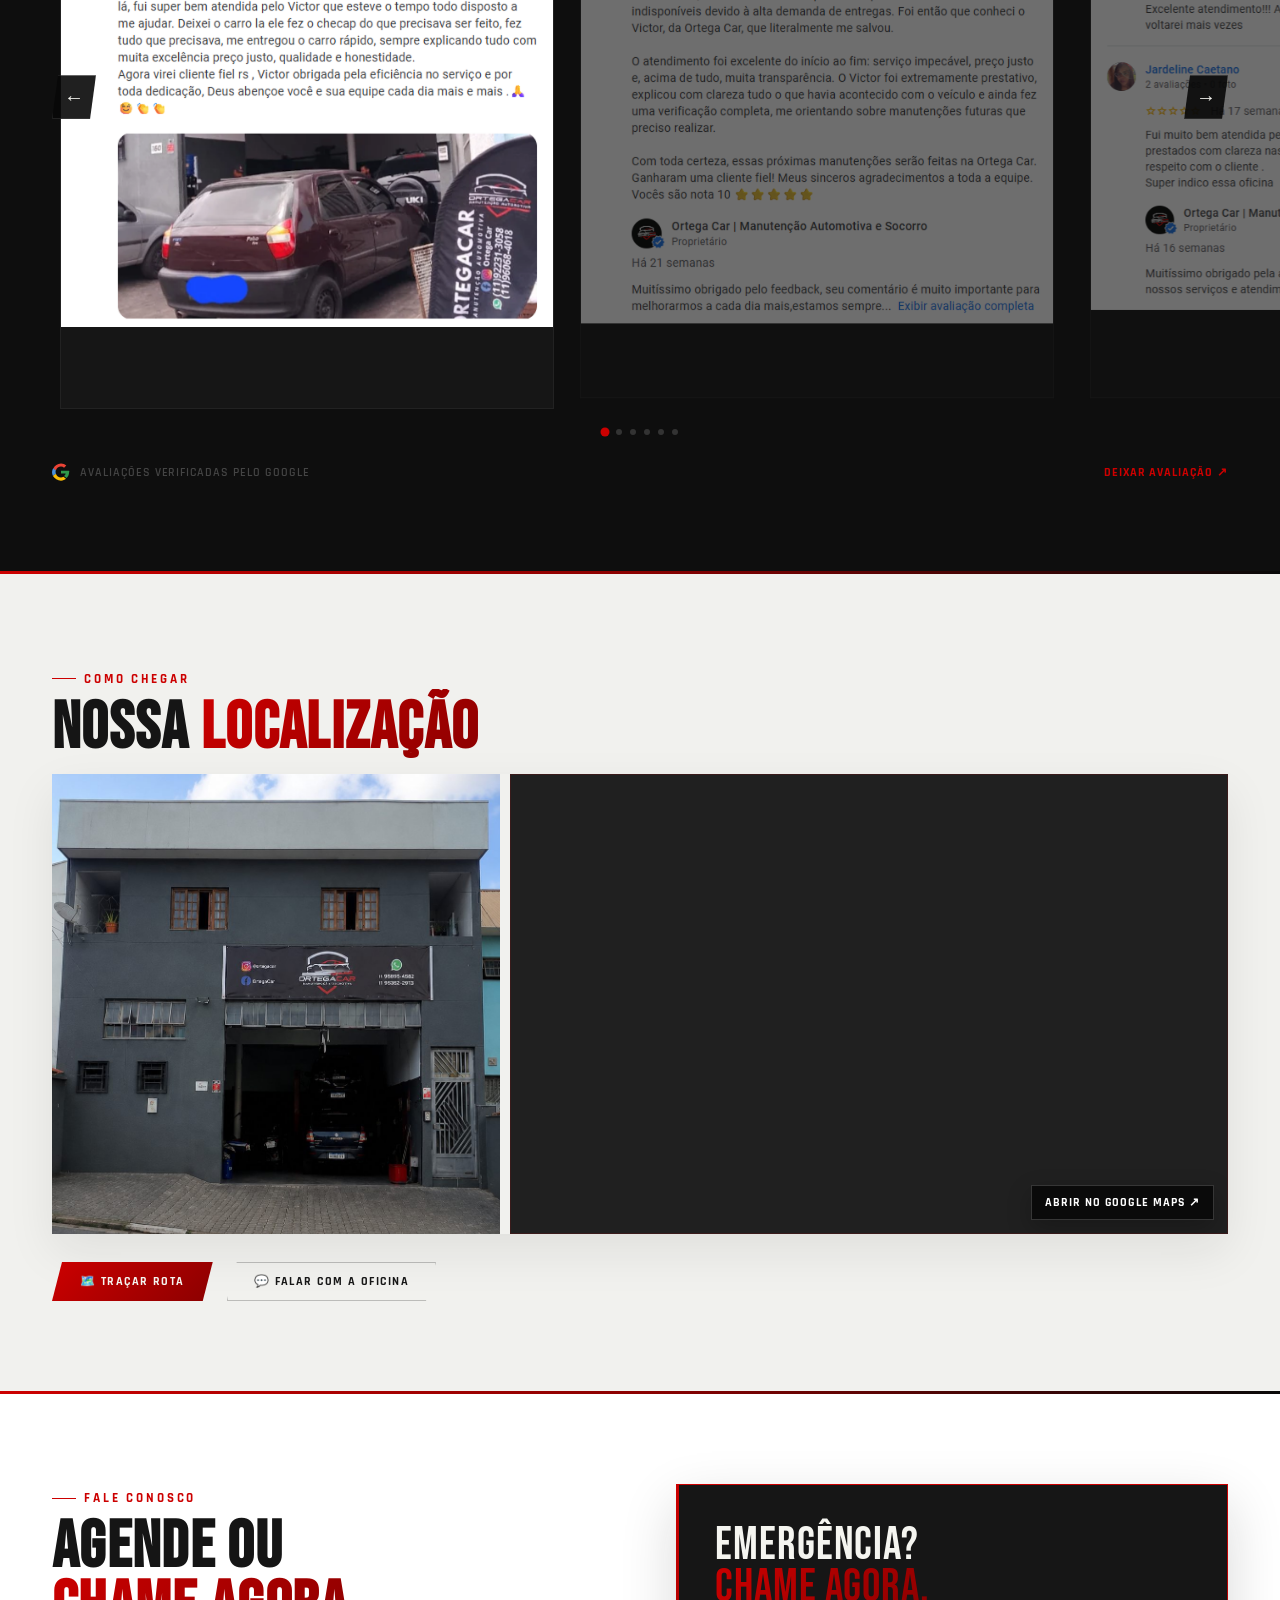
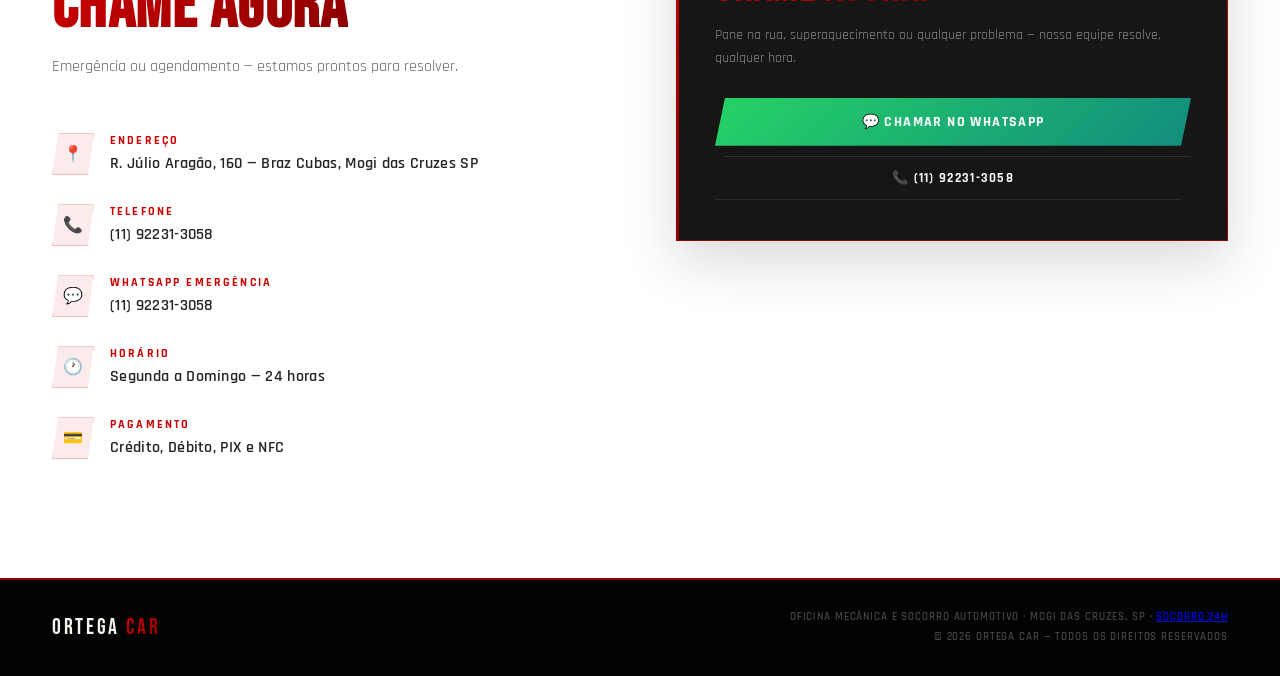
==== commit d6f7e2c4: "Adiciona verificação do Google Search Console" ====
--- a/index.html
+++ b/index.html
@@ -4,6 +4,7 @@
   <meta charset="UTF-8">
   <meta name="viewport" content="width=device-width, initial-scale=1.0">
   <meta name="description" content="Oficina mecânica em Mogi das Cruzes com manutenção automotiva, diagnóstico, freios, suspensão, arrefecimento e socorro 24h. Fale com a Ortega Car.">
+  <meta name="google-site-verification" content="qpf10-9u1HnAlVT1moiCqqk3P52DnGhXXxZUwuFFDsE">
   <meta name="robots" content="index,follow,max-image-preview:large">
   <meta name="theme-color" content="#080808">
   <link rel="canonical" href="https://ortegacar.com.br/">
@@ -33,6 +34,24 @@
   <link rel="icon" type="image/png" sizes="16x16" href="/site/img/favicon-16x16.png">
   <link rel="apple-touch-icon" sizes="180x180" href="/site/img/apple-touch-icon.png">
   <link rel="manifest" href="/site/img/site.webmanifest">
+
+  <!-- Microsoft Clarity: mapas de calor e gravações de sessão. -->
+  <script>
+    (function(c,l,a,r,i,t,y){
+      c[a]=c[a]||function(){(c[a].q=c[a].q||[]).push(arguments)};
+      t=l.createElement(r);t.async=1;t.src="https://www.clarity.ms/tag/"+i;
+      y=l.getElementsByTagName(r)[0];y.parentNode.insertBefore(t,y);
+    })(window, document, "clarity", "script", "ymcsr0ysj9");
+  </script>
+
+  <!-- Google Analytics 4 -->
+  <script async src="https://www.googletagmanager.com/gtag/js?id=G-6C7499P15B"></script>
+  <script>
+    window.dataLayer = window.dataLayer || [];
+    function gtag(){ dataLayer.push(arguments); }
+    gtag('js', new Date());
+    gtag('config', 'G-6C7499P15B');
+  </script>
 
   <script type="application/ld+json">
   {
@@ -2142,5 +2161,21 @@
 document.querySelectorAll('.fade').forEach(el => obs.observe(el));
 </script>
 
+<script>
+document.querySelectorAll('a[href*="api.whatsapp.com"], a[href^="tel:"]').forEach(function (link) {
+  link.addEventListener('click', function () {
+    var method = link.href.indexOf('tel:') === 0 ? 'phone' : 'whatsapp';
+    var eventName = method + '_click';
+
+    window.clarity('event', eventName);
+    window.gtag('event', 'generate_lead', {
+      method: method,
+      page_path: window.location.pathname,
+      link_url: link.href
+    });
+  });
+});
+</script>
+
 </body>
 </html>
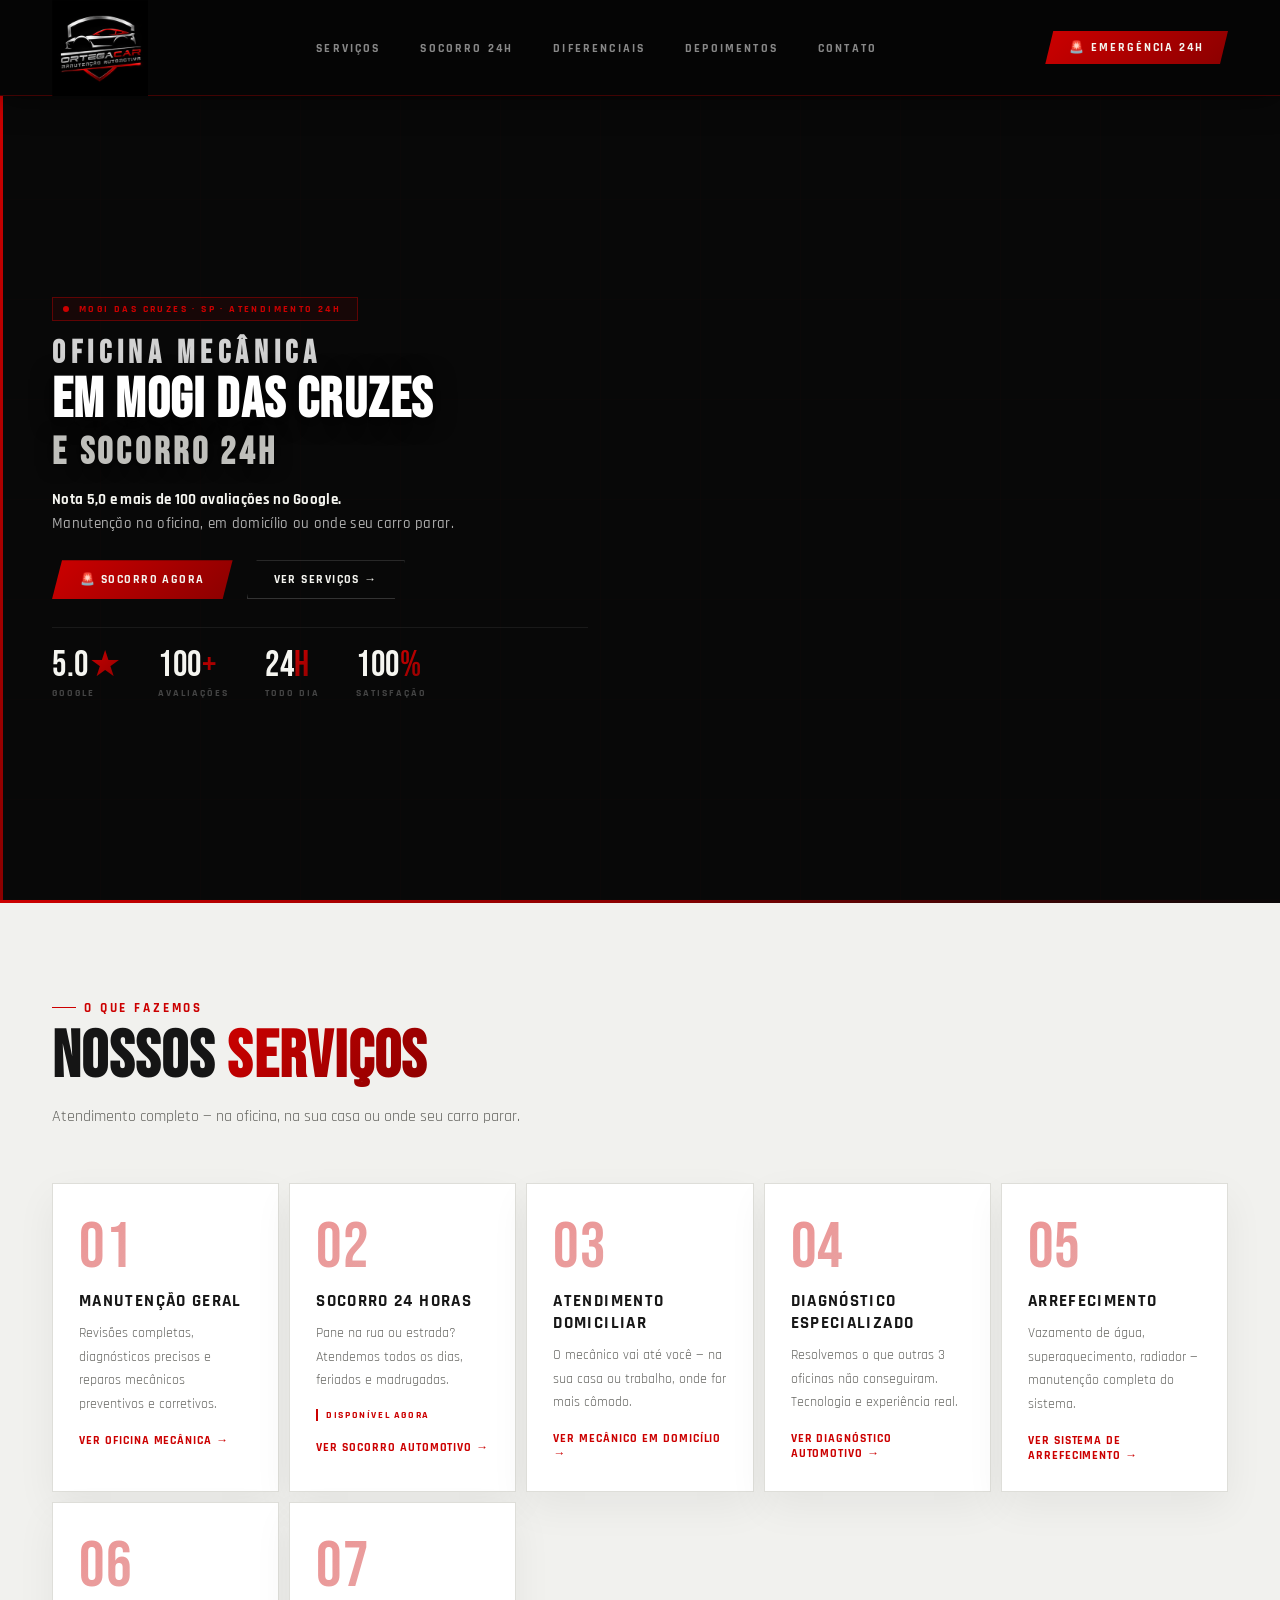
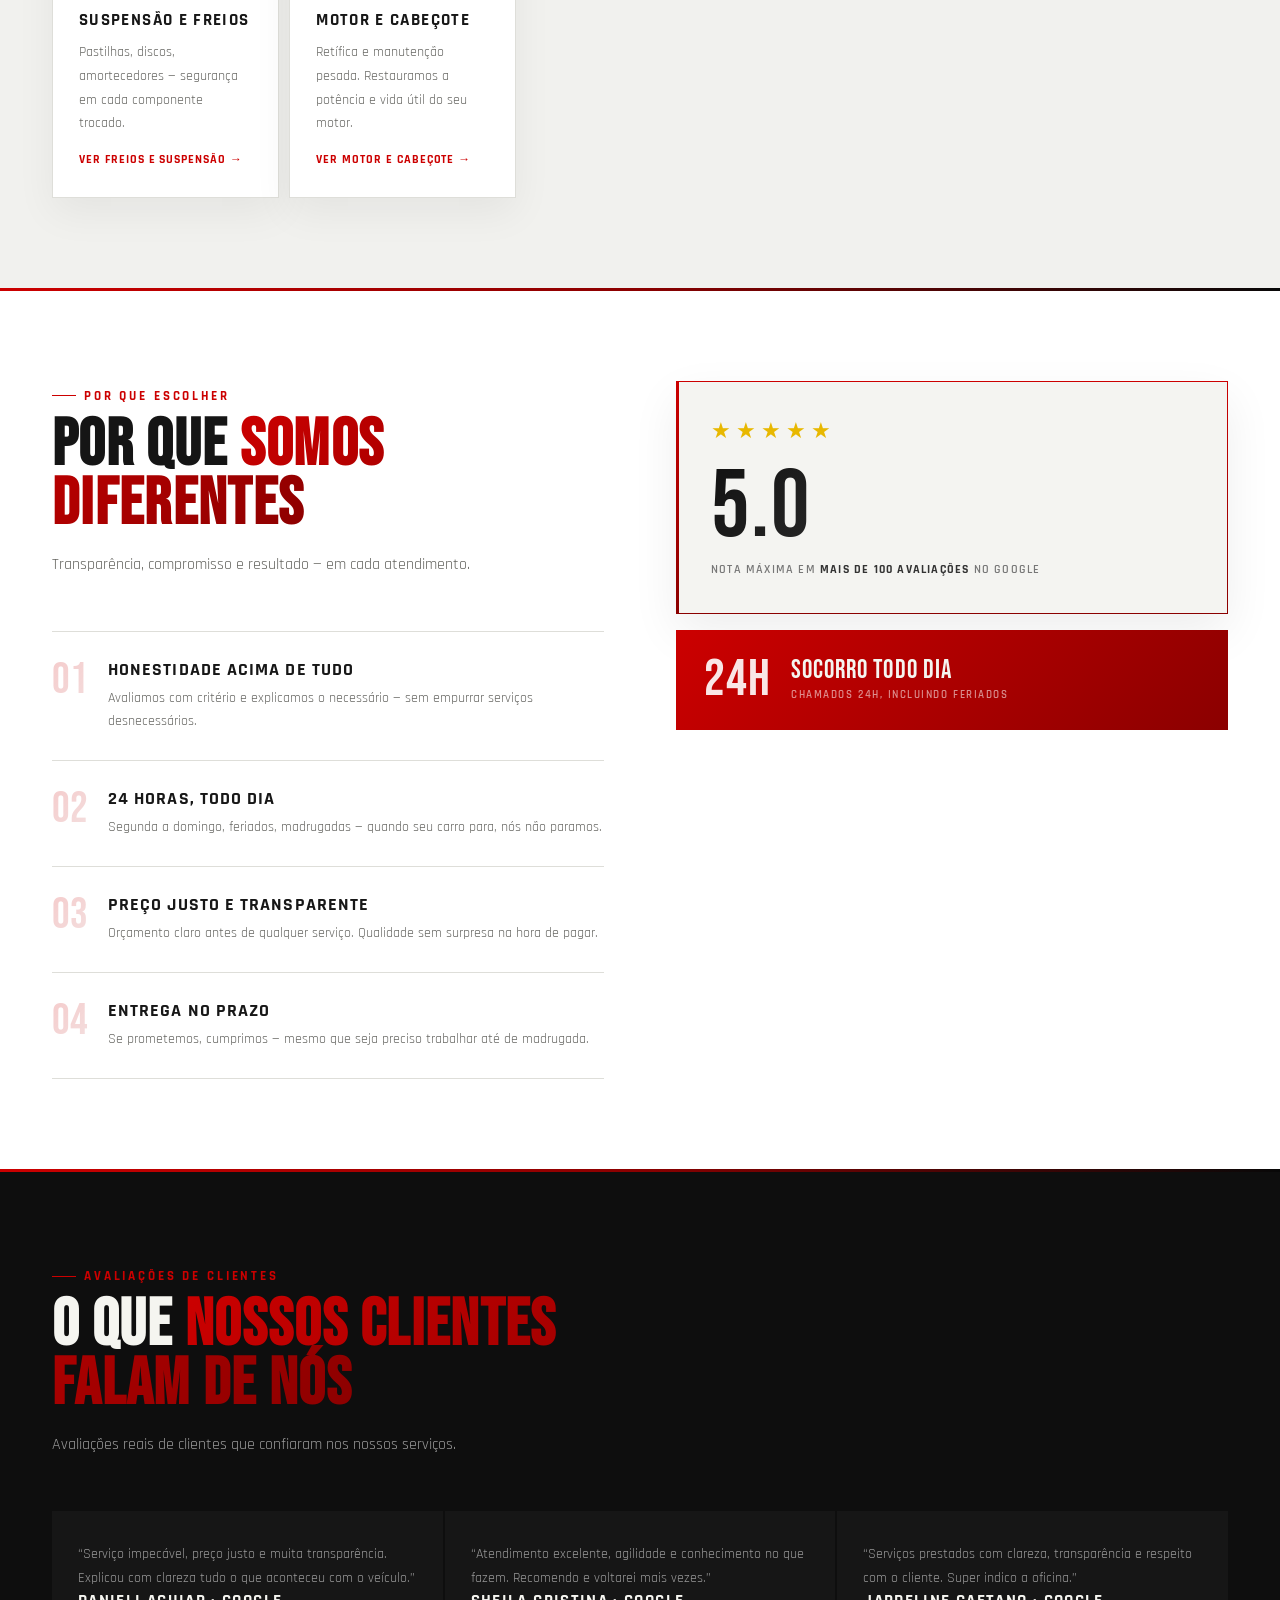
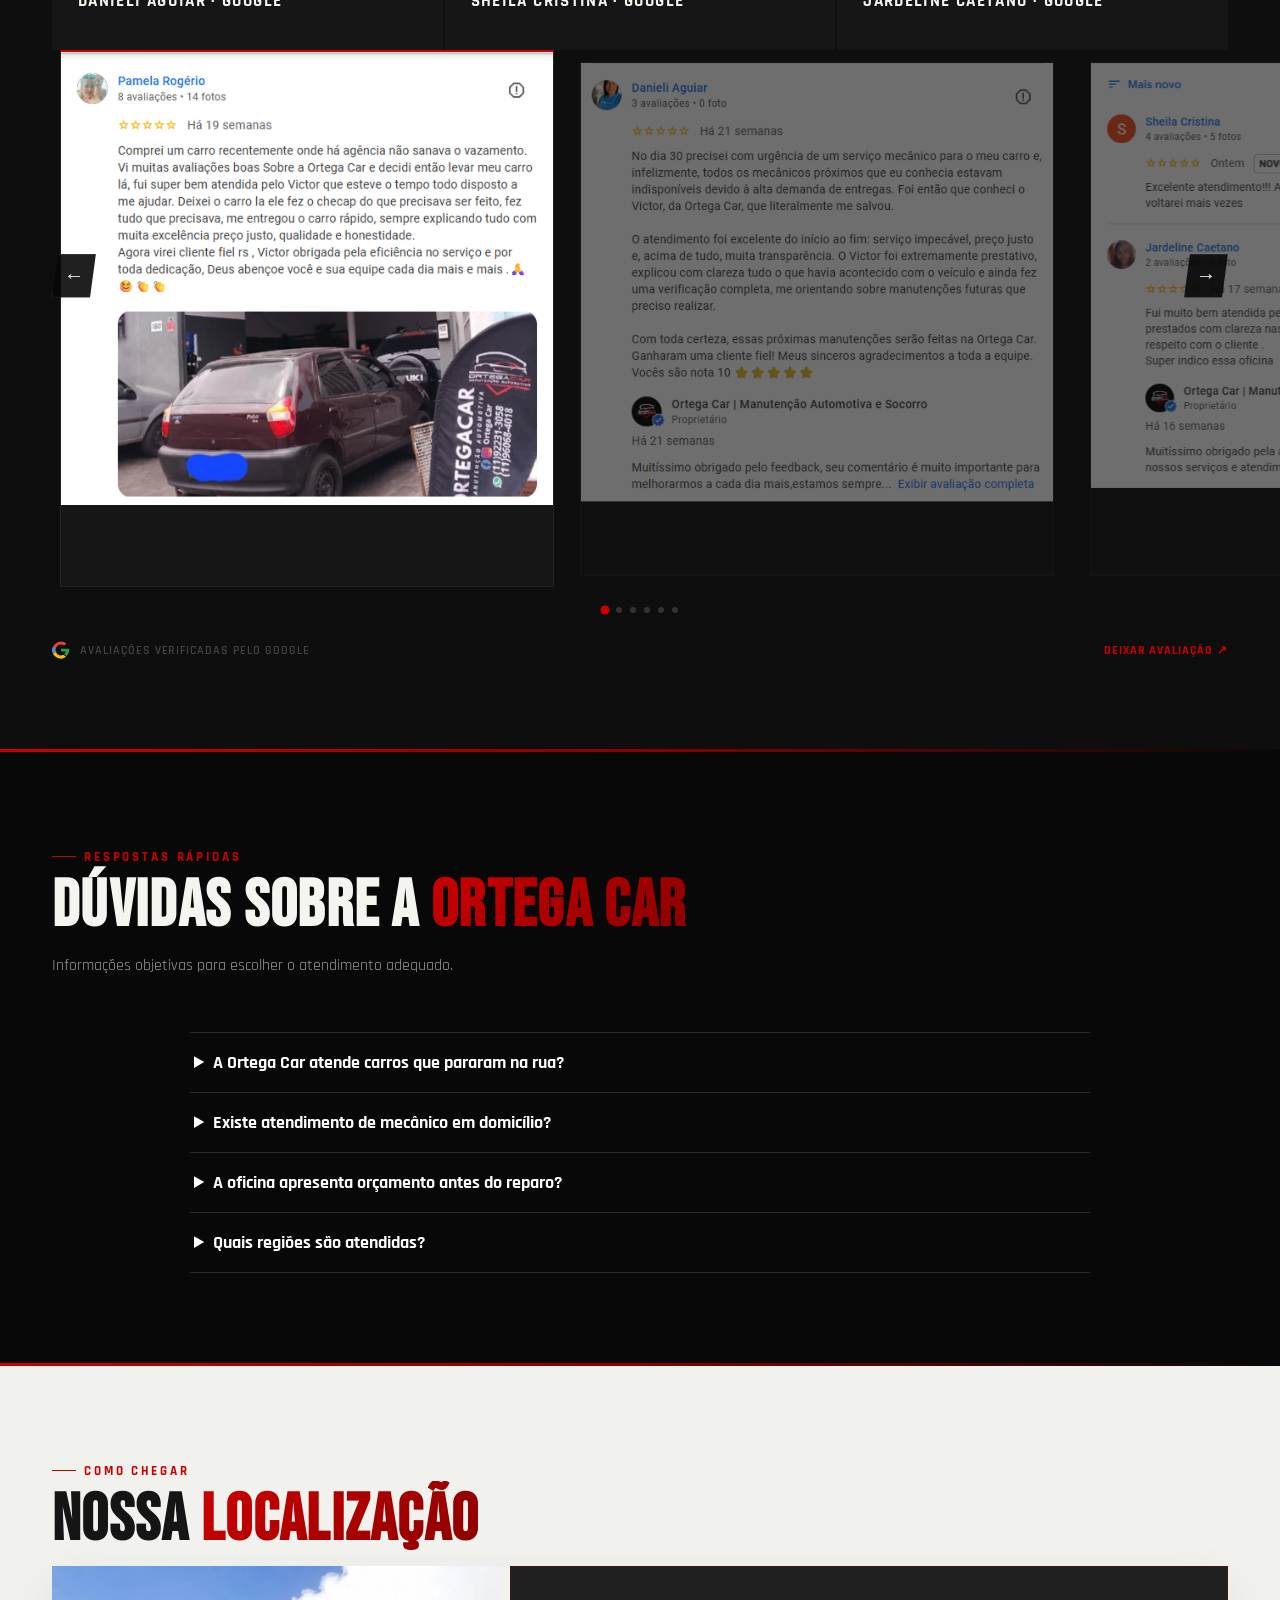
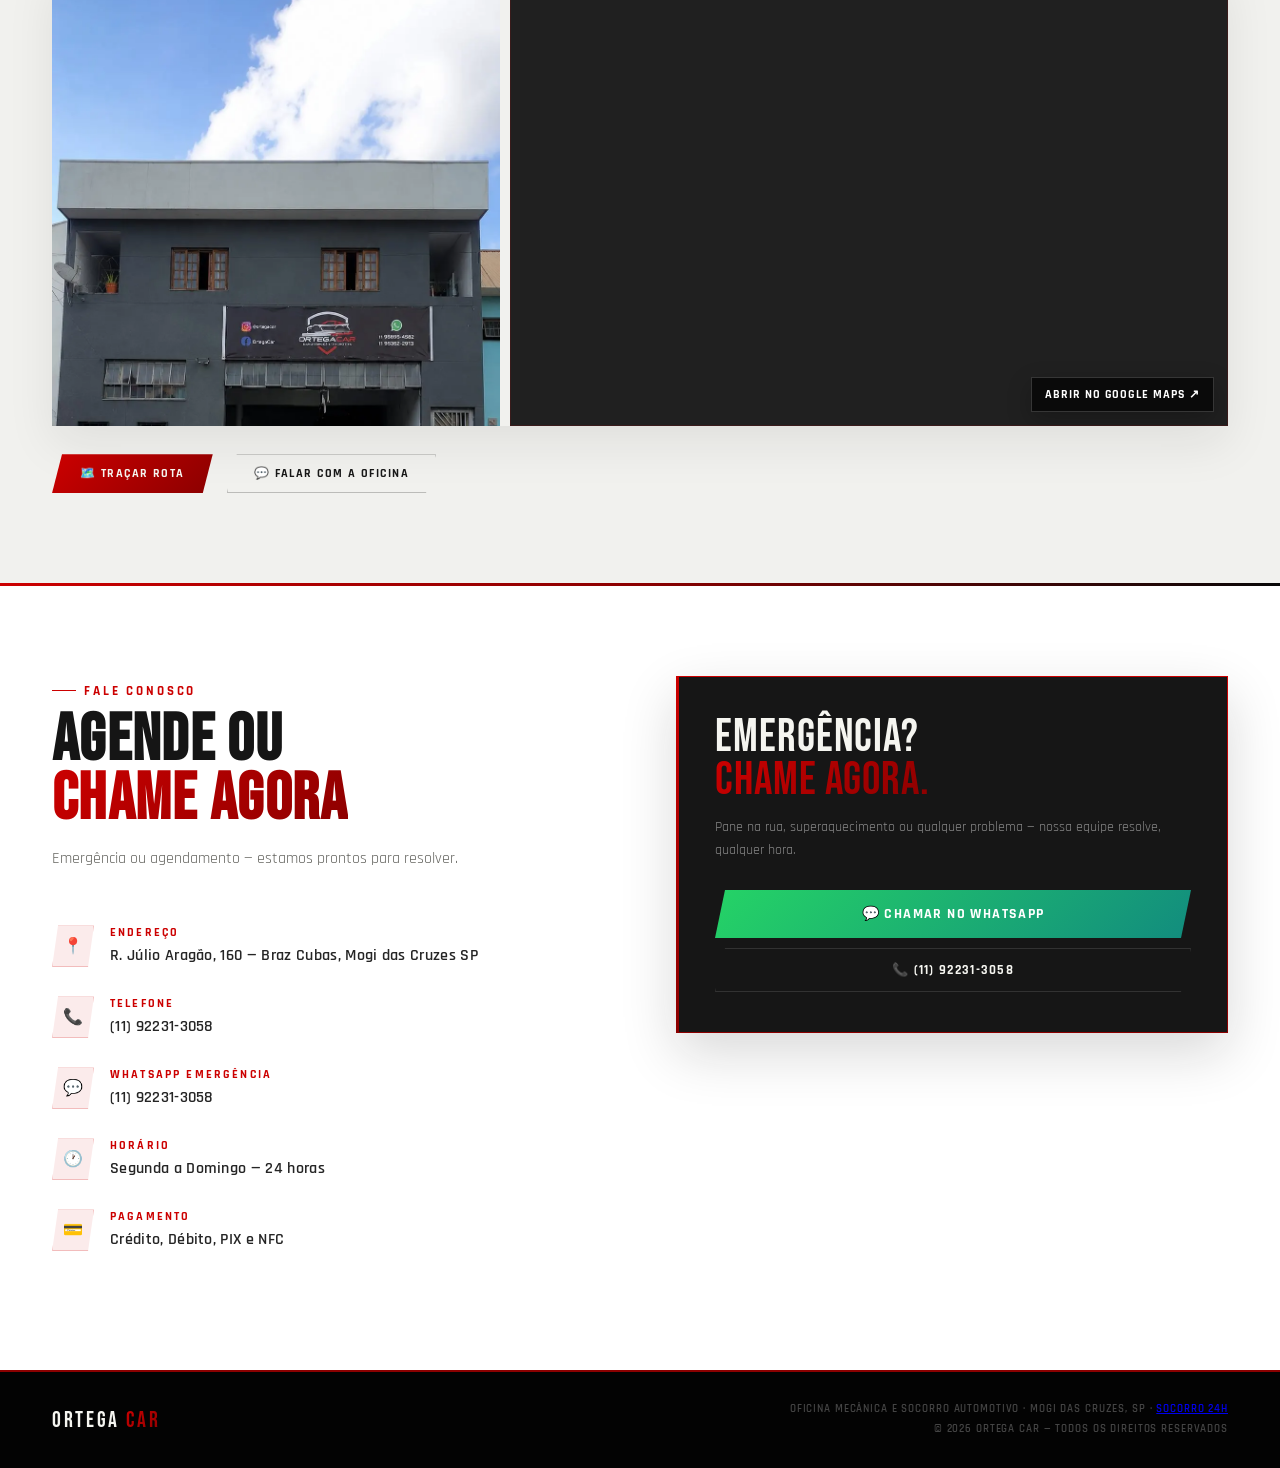
==== commit 32bd1a60: "Expande SEO local e páginas de serviços" ====
--- a/index.html
+++ b/index.html
@@ -11,22 +11,22 @@
   <meta property="og:type" content="website">
   <meta property="og:locale" content="pt_BR">
   <meta property="og:site_name" content="Ortega Car">
-  <meta property="og:title" content="Oficina Mecânica em Mogi das Cruzes | Ortega Car">
+  <meta property="og:title" content="Ortega Car | Oficina Mecânica e Socorro 24h em Mogi">
   <meta property="og:description" content="Manutenção automotiva, diagnóstico e socorro 24h em Mogi das Cruzes. Atendimento na oficina, em domicílio e em emergências.">
   <meta property="og:url" content="https://ortegacar.com.br/">
   <meta property="og:image" content="https://ortegacar.com.br/site/img/banner.jpg">
   <meta property="og:image:alt" content="Ortega Car, oficina mecânica em Mogi das Cruzes">
   <meta name="twitter:card" content="summary_large_image">
-  <meta name="twitter:title" content="Oficina Mecânica em Mogi das Cruzes | Ortega Car">
+  <meta name="twitter:title" content="Ortega Car | Oficina Mecânica e Socorro 24h em Mogi">
   <meta name="twitter:description" content="Manutenção automotiva e socorro 24h em Mogi das Cruzes.">
   <meta name="twitter:image" content="https://ortegacar.com.br/site/img/banner.jpg">
-  <title>Oficina Mecânica em Mogi das Cruzes | Ortega Car</title>
+  <title>Ortega Car | Oficina Mecânica e Socorro 24h em Mogi</title>
 
   <link rel="preconnect" href="https://fonts.googleapis.com">
   <link rel="preconnect" href="https://fonts.gstatic.com" crossorigin>
   <link href="https://fonts.googleapis.com/css2?family=Bebas+Neue&family=Rajdhani:wght@400;500;600;700&display=swap" rel="stylesheet">
-  <link rel="preload" as="image" href="/site/img/banner.jpg" media="(min-width: 621px)" fetchpriority="high">
-  <link rel="preload" as="image" href="/site/img/bannerMob.jpg" media="(max-width: 620px)" fetchpriority="high">
+  <link rel="preload" as="image" href="/site/img/banner.webp" type="image/webp" media="(min-width: 621px)" fetchpriority="high">
+  <link rel="preload" as="image" href="/site/img/bannerMob.webp" type="image/webp" media="(max-width: 620px)" fetchpriority="high">
 
   <!-- Favicon -->
   <link rel="icon" type="image/x-icon" href="/site/img/favicon.ico">
@@ -83,12 +83,6 @@
       "latitude": -23.5393829,
       "longitude": -46.2278328
     },
-    "openingHoursSpecification": [{
-      "@type": "OpeningHoursSpecification",
-      "dayOfWeek": ["Monday", "Tuesday", "Wednesday", "Thursday", "Friday", "Saturday", "Sunday"],
-      "opens": "00:00",
-      "closes": "23:59"
-    }],
     "areaServed": {
       "@type": "City",
       "name": "Mogi das Cruzes"
@@ -98,17 +92,17 @@
       "@type": "OfferCatalog",
       "name": "Serviços automotivos",
       "itemListElement": [
-        {"@type": "Offer", "itemOffered": {"@type": "Service", "name": "Manutenção automotiva"}},
+        {"@type": "Offer", "itemOffered": {"@type": "Service", "name": "Manutenção automotiva", "url": "https://ortegacar.com.br/oficina-mecanica-mogi-das-cruzes/"}},
         {"@type": "Offer", "itemOffered": {"@type": "Service", "name": "Socorro automotivo 24 horas", "url": "https://ortegacar.com.br/socorro/"}},
-        {"@type": "Offer", "itemOffered": {"@type": "Service", "name": "Diagnóstico automotivo"}},
-        {"@type": "Offer", "itemOffered": {"@type": "Service", "name": "Manutenção de freios e suspensão"}},
-        {"@type": "Offer", "itemOffered": {"@type": "Service", "name": "Manutenção do sistema de arrefecimento"}}
+        {"@type": "Offer", "itemOffered": {"@type": "Service", "name": "Mecânico em domicílio", "url": "https://ortegacar.com.br/mecanico-em-domicilio/"}},
+        {"@type": "Offer", "itemOffered": {"@type": "Service", "name": "Diagnóstico automotivo", "url": "https://ortegacar.com.br/diagnostico-automotivo/"}},
+        {"@type": "Offer", "itemOffered": {"@type": "Service", "name": "Manutenção de freios e suspensão", "url": "https://ortegacar.com.br/freios-e-suspensao/"}},
+        {"@type": "Offer", "itemOffered": {"@type": "Service", "name": "Manutenção do sistema de arrefecimento", "url": "https://ortegacar.com.br/arrefecimento/"}},
+        {"@type": "Offer", "itemOffered": {"@type": "Service", "name": "Manutenção de motor e cabeçote", "url": "https://ortegacar.com.br/motor-e-cabecote/"}}
       ]
     }
   }
   </script>
-</head>
-<body>
 
 <style>
 *, *::before, *::after { margin: 0; padding: 0; box-sizing: border-box; }
@@ -1625,7 +1619,15 @@
   #svc .svc-grid { gap: 8px; }
   #loc .loc-grid { gap: 8px; }
 }
+
+.home-faq { max-width: 900px; margin: 38px auto 0; }
+.home-faq details { border-top: 1px solid rgba(255,255,255,.15); padding: 18px 4px; }
+.home-faq details:last-child { border-bottom: 1px solid rgba(255,255,255,.15); }
+.home-faq summary { cursor: pointer; color: #fff; font-weight: 700; font-size: 18px; }
+.home-faq details p { margin: 12px 0 0; color: #bcbcbc; line-height: 1.7; }
 </style>
+</head>
+<body>
 
 <!-- NAV -->
 <nav>
@@ -1645,7 +1647,8 @@
 <!-- HERO -->
 <section class="hero" id="top">
   <picture>
-    <source media="(max-width: 620px)" srcset="/site/img/bannerMob.jpg">
+    <source media="(max-width: 620px)" srcset="/site/img/bannerMob.webp" type="image/webp">
+    <source srcset="/site/img/banner.webp" type="image/webp">
     <img class="hero-img" src="/site/img/banner.jpg" alt="Ortega Car, oficina mecânica e socorro automotivo em Mogi das Cruzes" width="1717" height="916" fetchpriority="high" decoding="async">
   </picture>
   <div class="hero-vignette"></div>
@@ -1659,14 +1662,14 @@
     </div>
 
     <h1>
-      <span class="line-1">ORTEGA CAR</span><br>
-      <span class="line-2">OFICINA ESPECIALIZADA</span><br>
+      <span class="line-1">OFICINA MECÂNICA</span><br>
+      <span class="line-2">EM MOGI DAS CRUZES</span><br>
       <span class="line-3">E SOCORRO 24H</span>
     </h1>
 
     <p class="hero-tagline">
-      <strong>Qualidade e honestidade.</strong><br>
-      Na oficina, na sua casa ou onde seu carro parar.
+      <strong>Nota 5,0 e mais de 100 avaliações no Google.</strong><br>
+      Manutenção na oficina, em domicílio ou onde seu carro parar.
     </p>
 
     <div class="hero-btns">
@@ -1706,40 +1709,46 @@
   <div class="svc-grid">
     <div class="svc-card fade">
       <div class="svc-number">01</div>
-      <div class="svc-name">Manutenção Geral</div>
+      <h3 class="svc-name">Manutenção Geral</h3>
       <p class="svc-desc">Revisões completas, diagnósticos precisos e reparos mecânicos preventivos e corretivos.</p>
+      <a class="svc-link" href="/oficina-mecanica-mogi-das-cruzes/">Ver oficina mecânica →</a>
     </div>
     <div class="svc-card fade">
       <div class="svc-number">02</div>
-      <div class="svc-name">Socorro 24 Horas</div>
+      <h3 class="svc-name">Socorro 24 Horas</h3>
       <p class="svc-desc">Pane na rua ou estrada? Atendemos todos os dias, feriados e madrugadas.</p>
       <span class="svc-pill">DISPONÍVEL AGORA</span>
       <a class="svc-link" href="/socorro/">Ver socorro automotivo →</a>
     </div>
     <div class="svc-card fade">
       <div class="svc-number">03</div>
-      <div class="svc-name">Atendimento Domiciliar</div>
+      <h3 class="svc-name">Atendimento Domiciliar</h3>
       <p class="svc-desc">O mecânico vai até você — na sua casa ou trabalho, onde for mais cômodo.</p>
+      <a class="svc-link" href="/mecanico-em-domicilio/">Ver mecânico em domicílio →</a>
     </div>
     <div class="svc-card fade">
       <div class="svc-number">04</div>
-      <div class="svc-name">Diagnóstico Especializado</div>
+      <h3 class="svc-name">Diagnóstico Especializado</h3>
       <p class="svc-desc">Resolvemos o que outras 3 oficinas não conseguiram. Tecnologia e experiência real.</p>
+      <a class="svc-link" href="/diagnostico-automotivo/">Ver diagnóstico automotivo →</a>
     </div>
     <div class="svc-card fade">
       <div class="svc-number">05</div>
-      <div class="svc-name">Arrefecimento</div>
+      <h3 class="svc-name">Arrefecimento</h3>
       <p class="svc-desc">Vazamento de água, superaquecimento, radiador — manutenção completa do sistema.</p>
+      <a class="svc-link" href="/arrefecimento/">Ver sistema de arrefecimento →</a>
     </div>
     <div class="svc-card fade">
       <div class="svc-number">06</div>
-      <div class="svc-name">Suspensão e Freios</div>
+      <h3 class="svc-name">Suspensão e Freios</h3>
       <p class="svc-desc">Pastilhas, discos, amortecedores — segurança em cada componente trocado.</p>
+      <a class="svc-link" href="/freios-e-suspensao/">Ver freios e suspensão →</a>
     </div>
     <div class="svc-card fade">
       <div class="svc-number">07</div>
-      <div class="svc-name">Motor e Cabeçote</div>
+      <h3 class="svc-name">Motor e Cabeçote</h3>
       <p class="svc-desc">Retífica e manutenção pesada. Restauramos a potência e vida útil do seu motor.</p>
+      <a class="svc-link" href="/motor-e-cabecote/">Ver motor e cabeçote →</a>
     </div>
   </div>
 </section>
@@ -1795,8 +1804,8 @@
       <div class="hours-card fade">
         <div class="hours-num">24H</div>
         <div>
-          <div class="hours-title">Aberto Todo Dia</div>
-          <div class="hours-sub">Seg a Dom — incluindo feriados</div>
+          <div class="hours-title">Socorro Todo Dia</div>
+          <div class="hours-sub">Chamados 24h, incluindo feriados</div>
         </div>
       </div>
     </div>
@@ -1811,9 +1820,24 @@
   <h2 class="sec-title fade">O QUE <span class="grad">NOSSOS CLIENTES<br>FALAM DE NÓS</span></h2>
   <p class="sec-desc fade">Avaliações reais de clientes que confiaram nos nossos serviços.</p>
 
+  <div class="svc-grid">
+    <blockquote class="svc-card fade">
+      <p class="svc-desc">“Serviço impecável, preço justo e muita transparência. Explicou com clareza tudo o que aconteceu com o veículo.”</p>
+      <p class="svc-name">Danieli Aguiar · Google</p>
+    </blockquote>
+    <blockquote class="svc-card fade">
+      <p class="svc-desc">“Atendimento excelente, agilidade e conhecimento no que fazem. Recomendo e voltarei mais vezes.”</p>
+      <p class="svc-name">Sheila Cristina · Google</p>
+    </blockquote>
+    <blockquote class="svc-card fade">
+      <p class="svc-desc">“Serviços prestados com clareza, transparência e respeito com o cliente. Super indico a oficina.”</p>
+      <p class="svc-name">Jardeline Caetano · Google</p>
+    </blockquote>
+  </div>
+
   <div class="rev-carousel fade">
-    <button class="rev-arr rev-arr-prev" id="revPrev" aria-label="Anterior">&#8592;</button>
-    <button class="rev-arr rev-arr-next" id="revNext" aria-label="Próximo">&#8594;</button>
+    <button type="button" class="rev-arr rev-arr-prev" id="revPrev" aria-label="Anterior">&#8592;</button>
+    <button type="button" class="rev-arr rev-arr-next" id="revNext" aria-label="Próximo">&#8594;</button>
 
     <div class="rev-viewport">
       <div class="rev-slider" id="revSlider">
@@ -1843,6 +1867,33 @@
 
 <div class="slash"></div>
 
+<!-- FAQ -->
+<section class="sec" id="faq">
+  <div class="sec-eyebrow fade">Respostas rápidas</div>
+  <h2 class="sec-title fade">DÚVIDAS SOBRE A <span class="grad">ORTEGA CAR</span></h2>
+  <p class="sec-desc fade">Informações objetivas para escolher o atendimento adequado.</p>
+  <div class="home-faq fade">
+    <details>
+      <summary>A Ortega Car atende carros que pararam na rua?</summary>
+      <p>Sim. O socorro automotivo recebe chamados 24 horas em Mogi das Cruzes para pane, falha na partida, superaquecimento e outros imprevistos. A disponibilidade para o local é confirmada no contato.</p>
+    </details>
+    <details>
+      <summary>Existe atendimento de mecânico em domicílio?</summary>
+      <p>Sim. A equipe pode ir até sua casa ou trabalho para avaliar o veículo e realizar serviços compatíveis com o local, mediante confirmação de disponibilidade.</p>
+    </details>
+    <details>
+      <summary>A oficina apresenta orçamento antes do reparo?</summary>
+      <p>Sim. Depois da avaliação, a equipe explica o diagnóstico, os serviços recomendados e o orçamento antes de iniciar o reparo.</p>
+    </details>
+    <details>
+      <summary>Quais regiões são atendidas?</summary>
+      <p>A Ortega Car atende Braz Cubas e outras regiões de Mogi das Cruzes. Consulte a disponibilidade para o endereço exato pelo WhatsApp.</p>
+    </details>
+  </div>
+</section>
+
+<div class="slash"></div>
+
 <!-- LOCALIZAÇÃO -->
 <section class="sec sec-alt" id="loc">
   <div class="sec-eyebrow fade">Como chegar</div>
@@ -1852,7 +1903,7 @@
 
     <!-- FOTO DA FACHADA -->
     <div class="loc-fachada">
-      <img src="/site/img/fachada.jpg" alt="Fachada da oficina Ortega Car em Braz Cubas, Mogi das Cruzes" class="fachada-img" width="941" height="1672" loading="lazy" decoding="async">
+      <picture><source srcset="/site/img/fachada.webp" type="image/webp"><img src="/site/img/fachada.jpg" alt="Fachada da oficina Ortega Car em Braz Cubas, Mogi das Cruzes" class="fachada-img" width="941" height="1672" loading="lazy" decoding="async"></picture>
       <div class="loc-address">
         <div class="loc-address-icon">📍</div>
         <div>
@@ -1867,8 +1918,8 @@
     <div class="loc-map">
       <iframe
         src="https://www.google.com/maps/embed?pb=!1m18!1m12!1m3!1d3657.8086739297873!2d-46.22783282467052!3d-23.53938287881496!2m3!1f0!2f0!3f0!3m2!1i1024!2i768!4f13.1!3m3!1m2!1s0x94cdd95c3cded34b%3A0x9875f7214b7a0f85!2sOrtega%20Car%20%7C%20Manuten%C3%A7%C3%A3o%20Automotiva%20e%20Socorro!5e0!3m2!1spt-BR!2sbr!4v1781398063873!5m2!1spt-BR!2sbr"
-        width="100%"
-        height="100%"
+        width="600"
+        height="450"
         style="border:0; display:block;"
         allowfullscreen=""
         loading="lazy"
@@ -1958,12 +2009,12 @@
 
 <!-- LIGHTBOX -->
 <div id="lightbox" class="lb-overlay" role="dialog" aria-modal="true" aria-label="Visualizar avaliação">
-  <button class="lb-close" id="lbClose" aria-label="Fechar">✕</button>
-  <button class="lb-nav lb-prev" id="lbPrev" aria-label="Anterior">&#8592;</button>
+  <button type="button" class="lb-close" id="lbClose" aria-label="Fechar">✕</button>
+  <button type="button" class="lb-nav lb-prev" id="lbPrev" aria-label="Anterior">&#8592;</button>
   <div class="lb-content">
-    <img id="lbImg" src="" alt="" draggable="false">
+    <img id="lbImg" src="/site/img/reviews/review1.png" alt="" draggable="false">
   </div>
-  <button class="lb-nav lb-next" id="lbNext" aria-label="Próximo">&#8594;</button>
+  <button type="button" class="lb-nav lb-next" id="lbNext" aria-label="Próximo">&#8594;</button>
   <div class="lb-counter" id="lbCounter">1 / 6</div>
 </div>
 
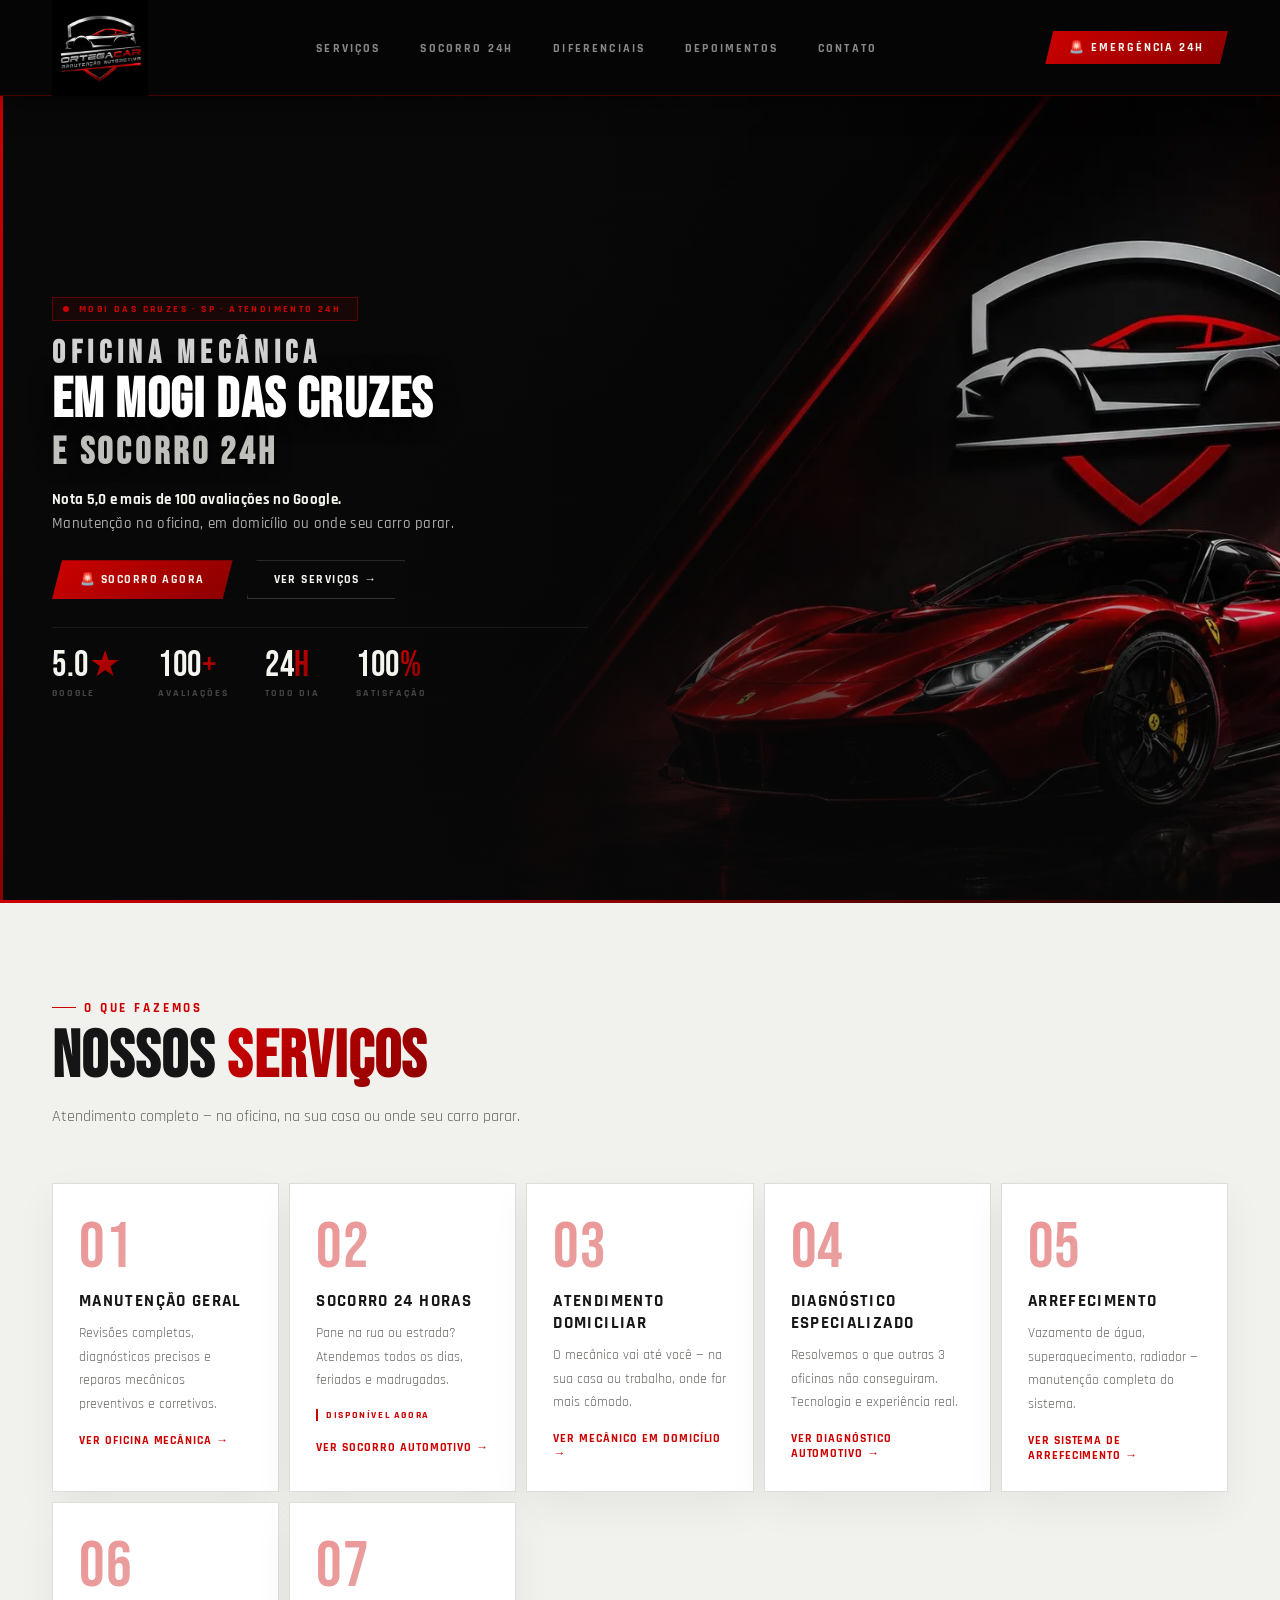
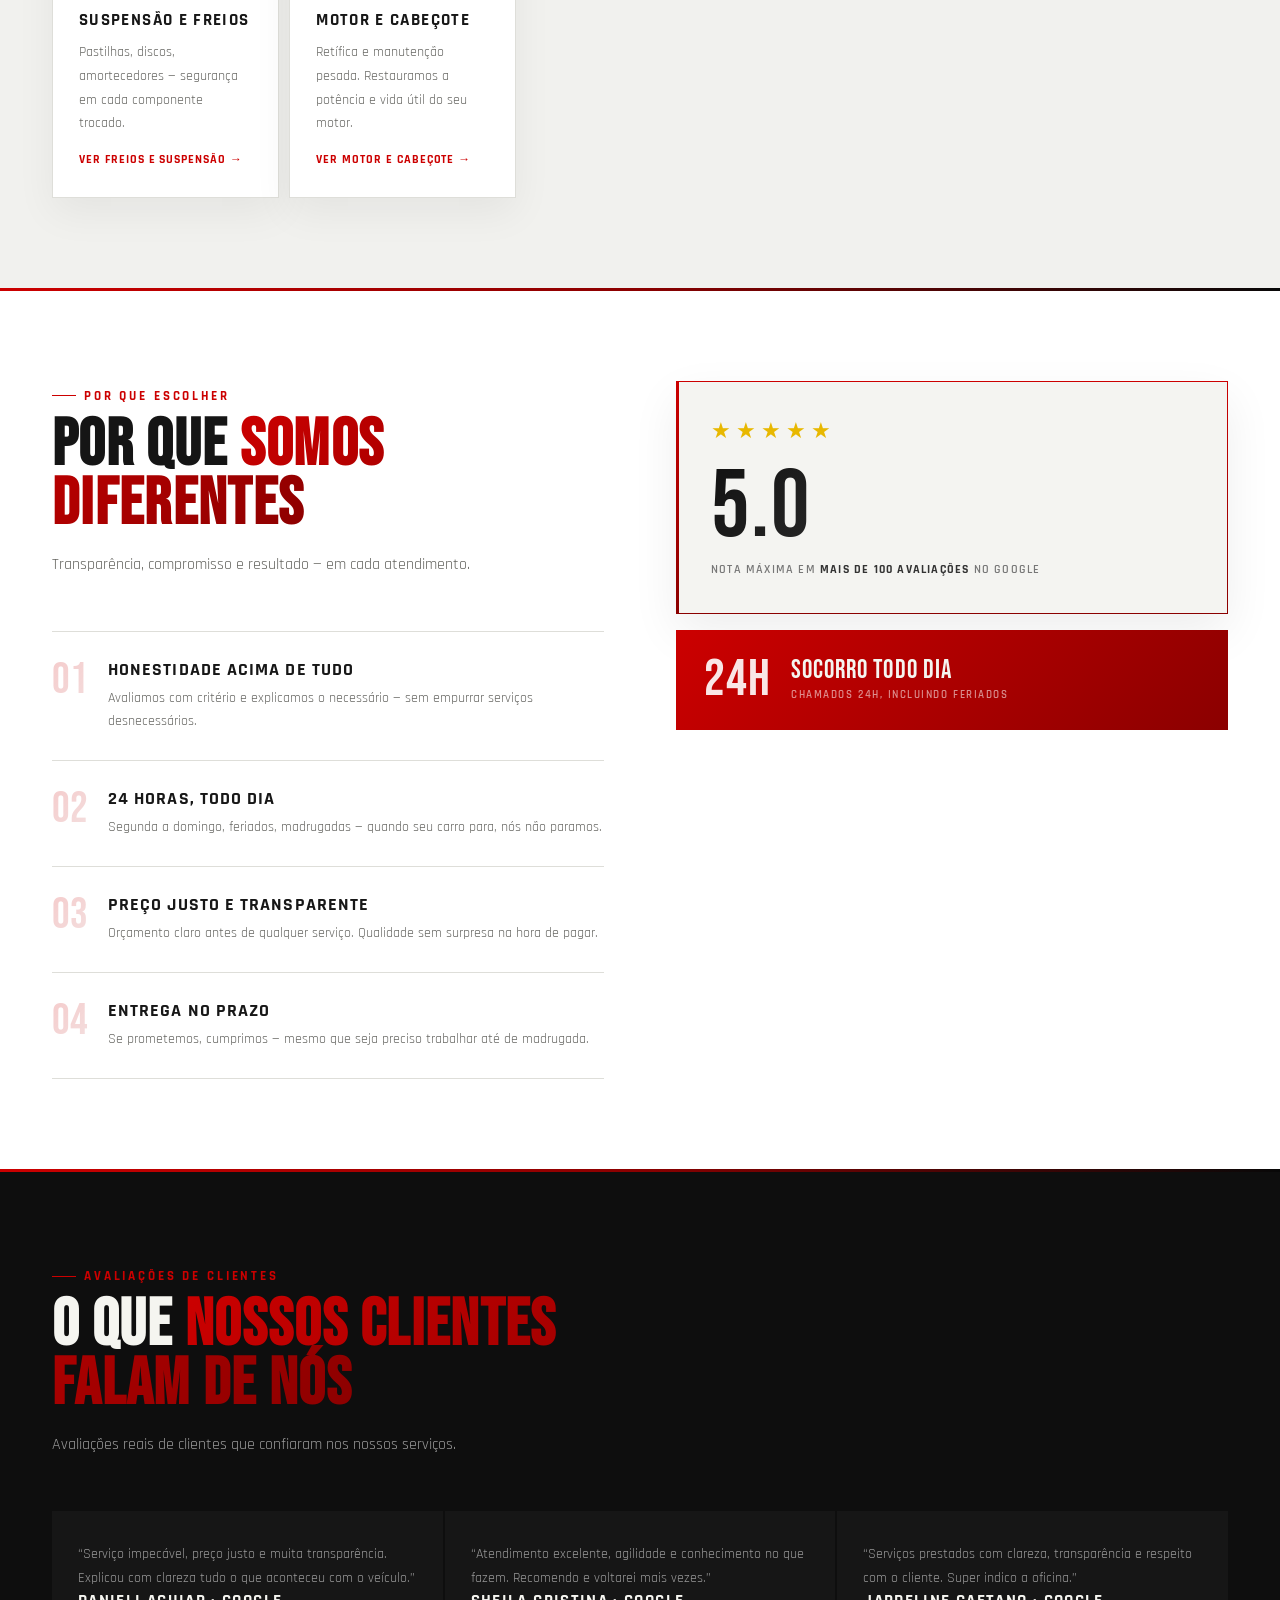
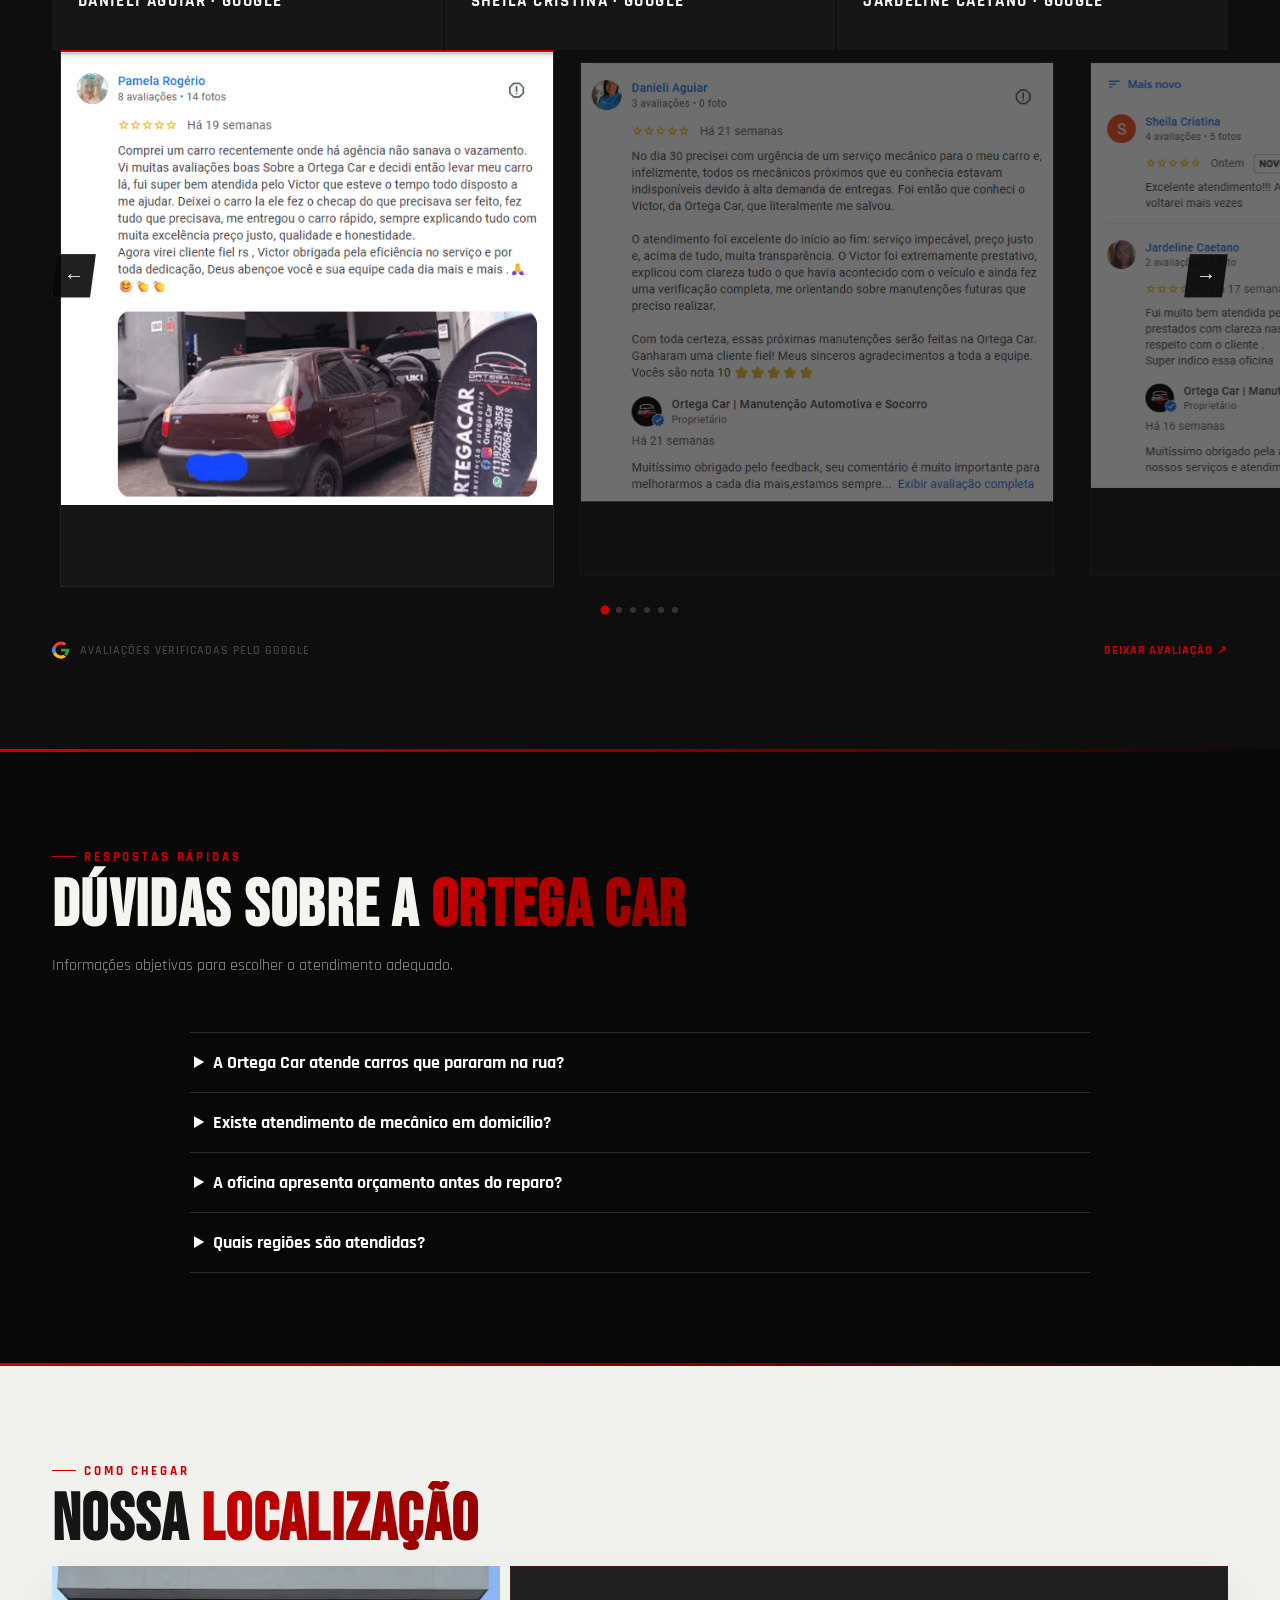
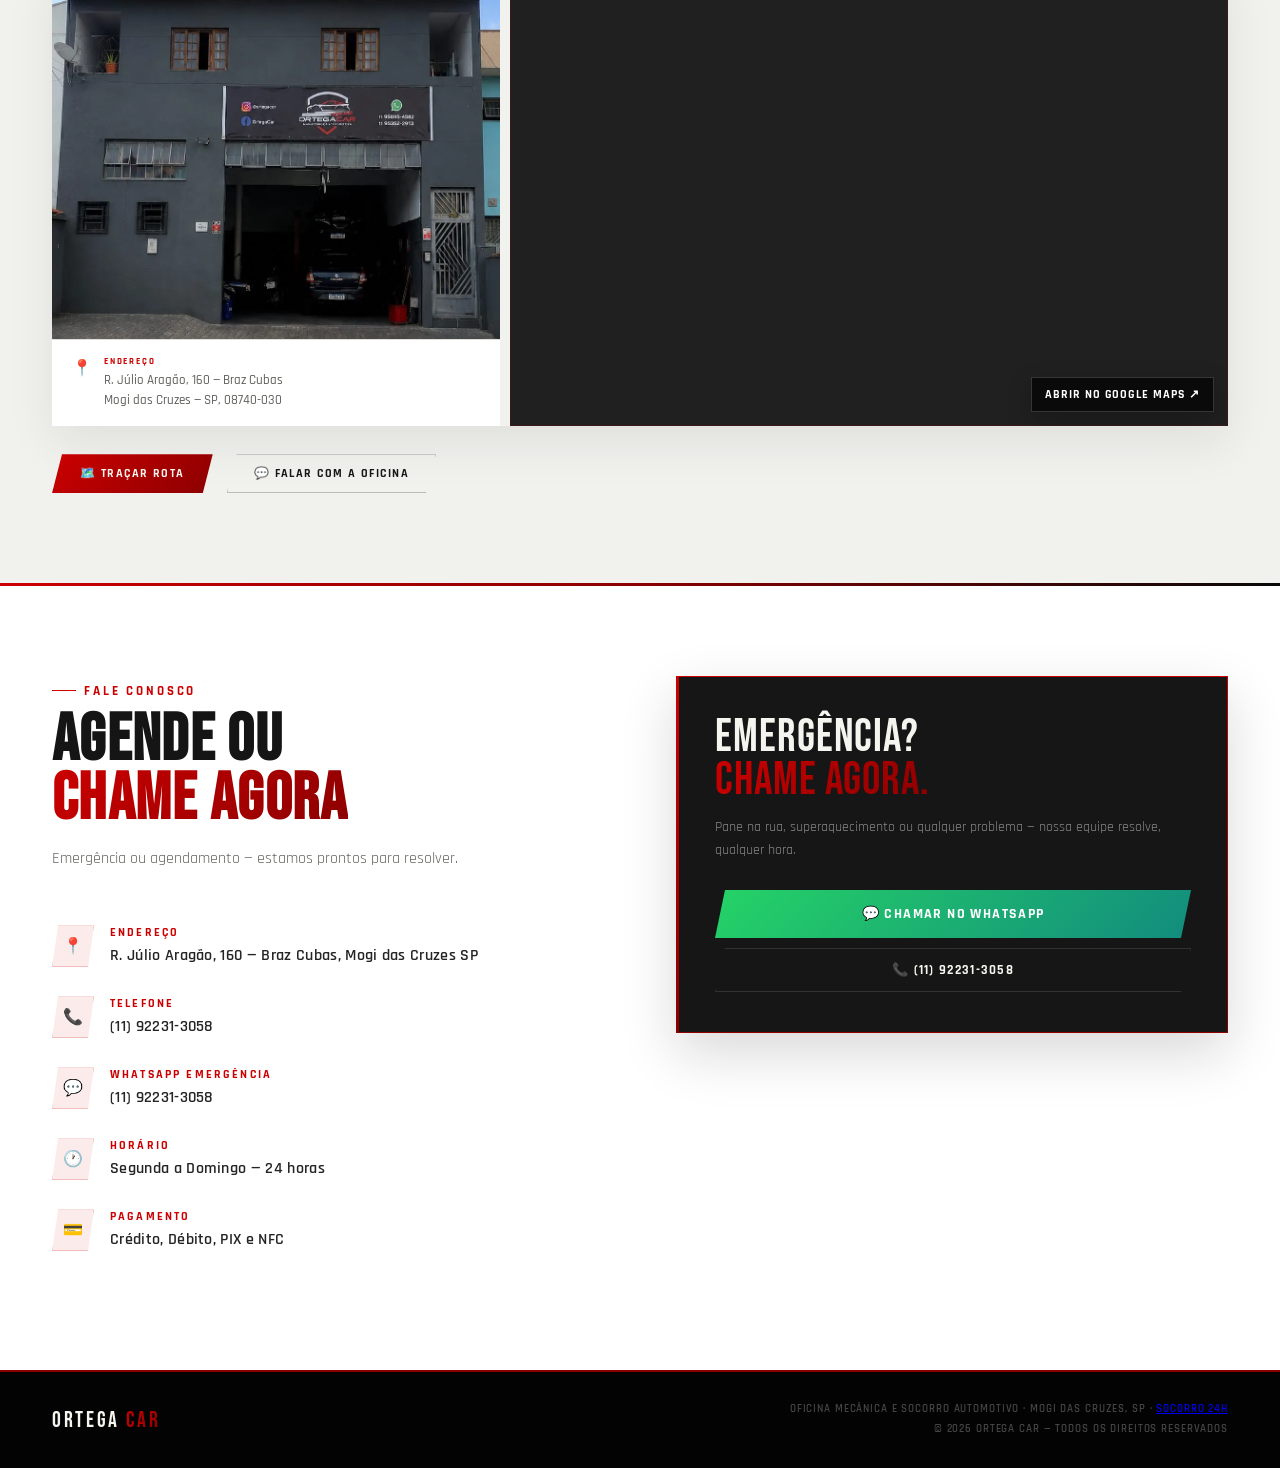
==== commit 8dddd873: "Corrige enquadramento da fachada" ====
--- a/index.html
+++ b/index.html
@@ -932,12 +932,18 @@
   overflow: hidden;
 }
 
+.loc-fachada > picture {
+  display: block;
+  flex: 1 1 auto;
+  min-height: 0;
+  overflow: hidden;
+}
+
 .fachada-img {
-  flex: 1;
   width: 100%;
   height: 100%;
   object-fit: cover;
-  object-position: center;
+  object-position: center 52%;
   display: block;
 }
 
